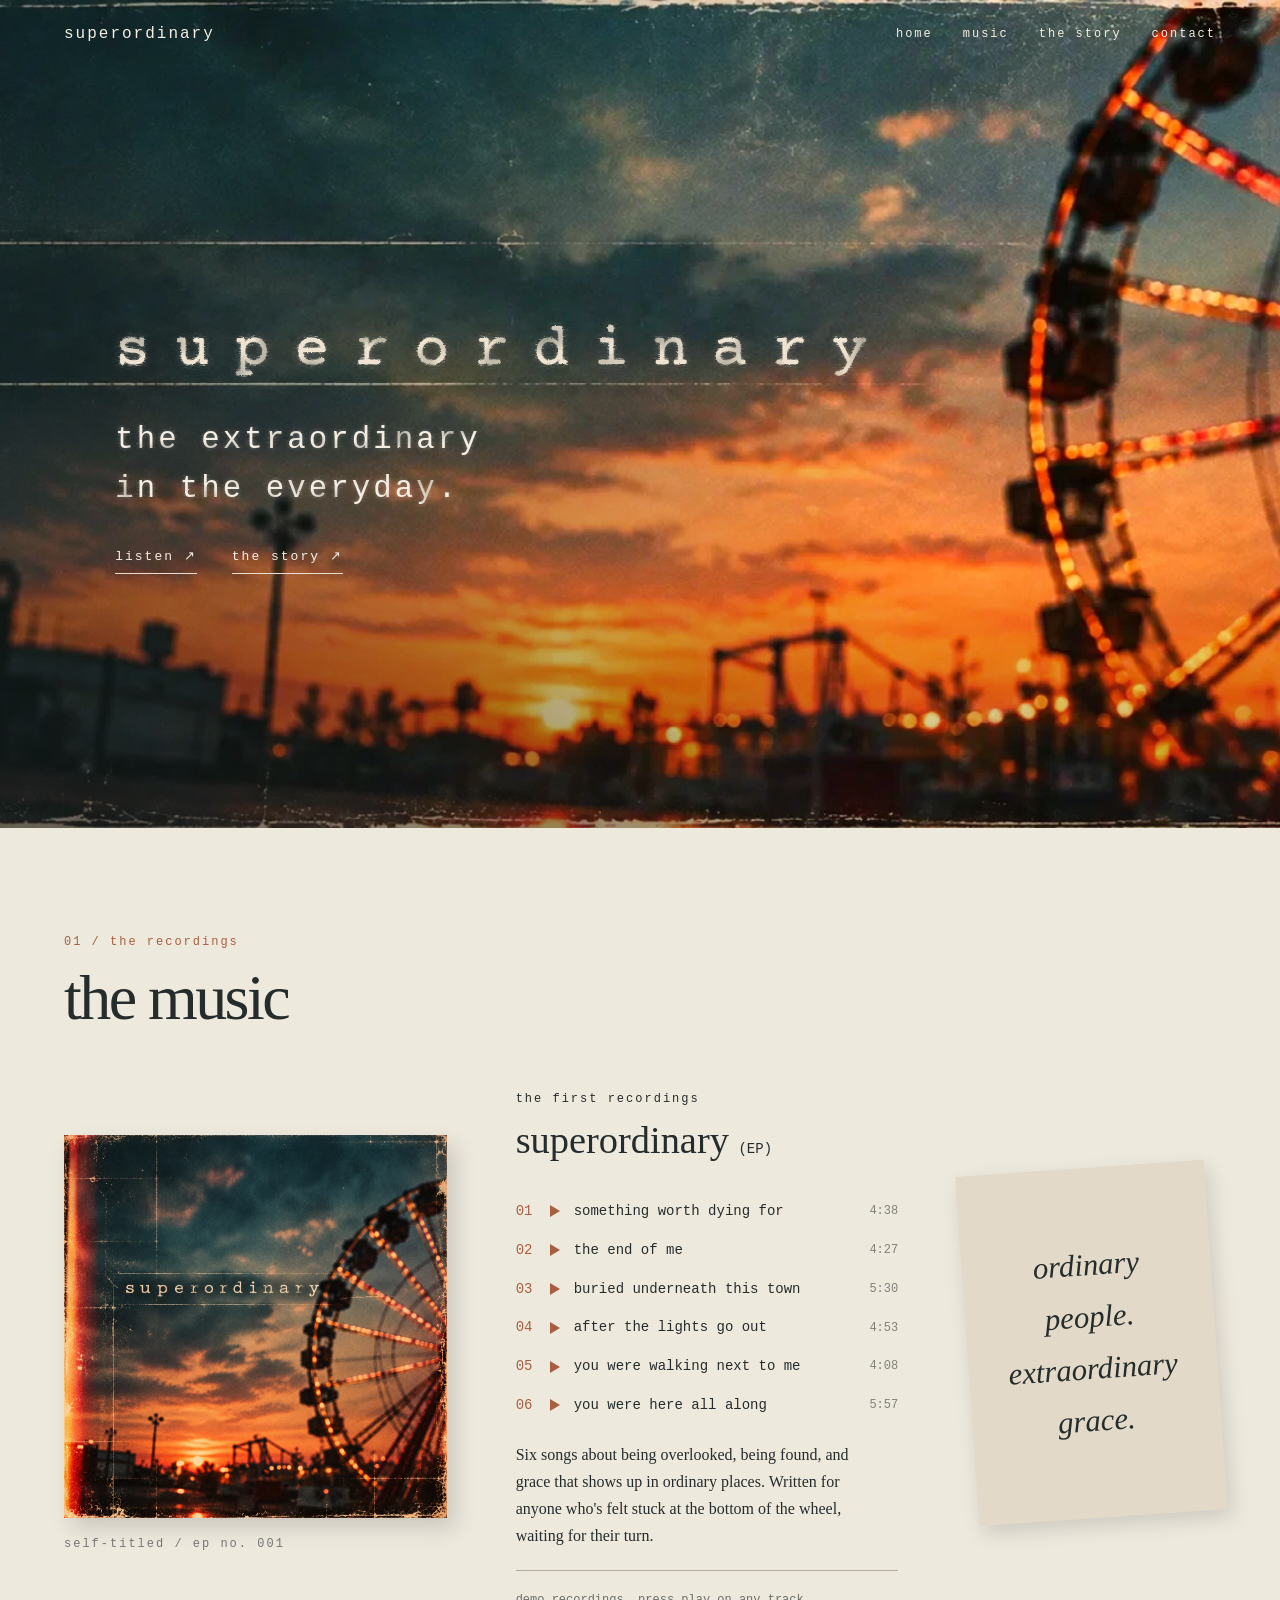
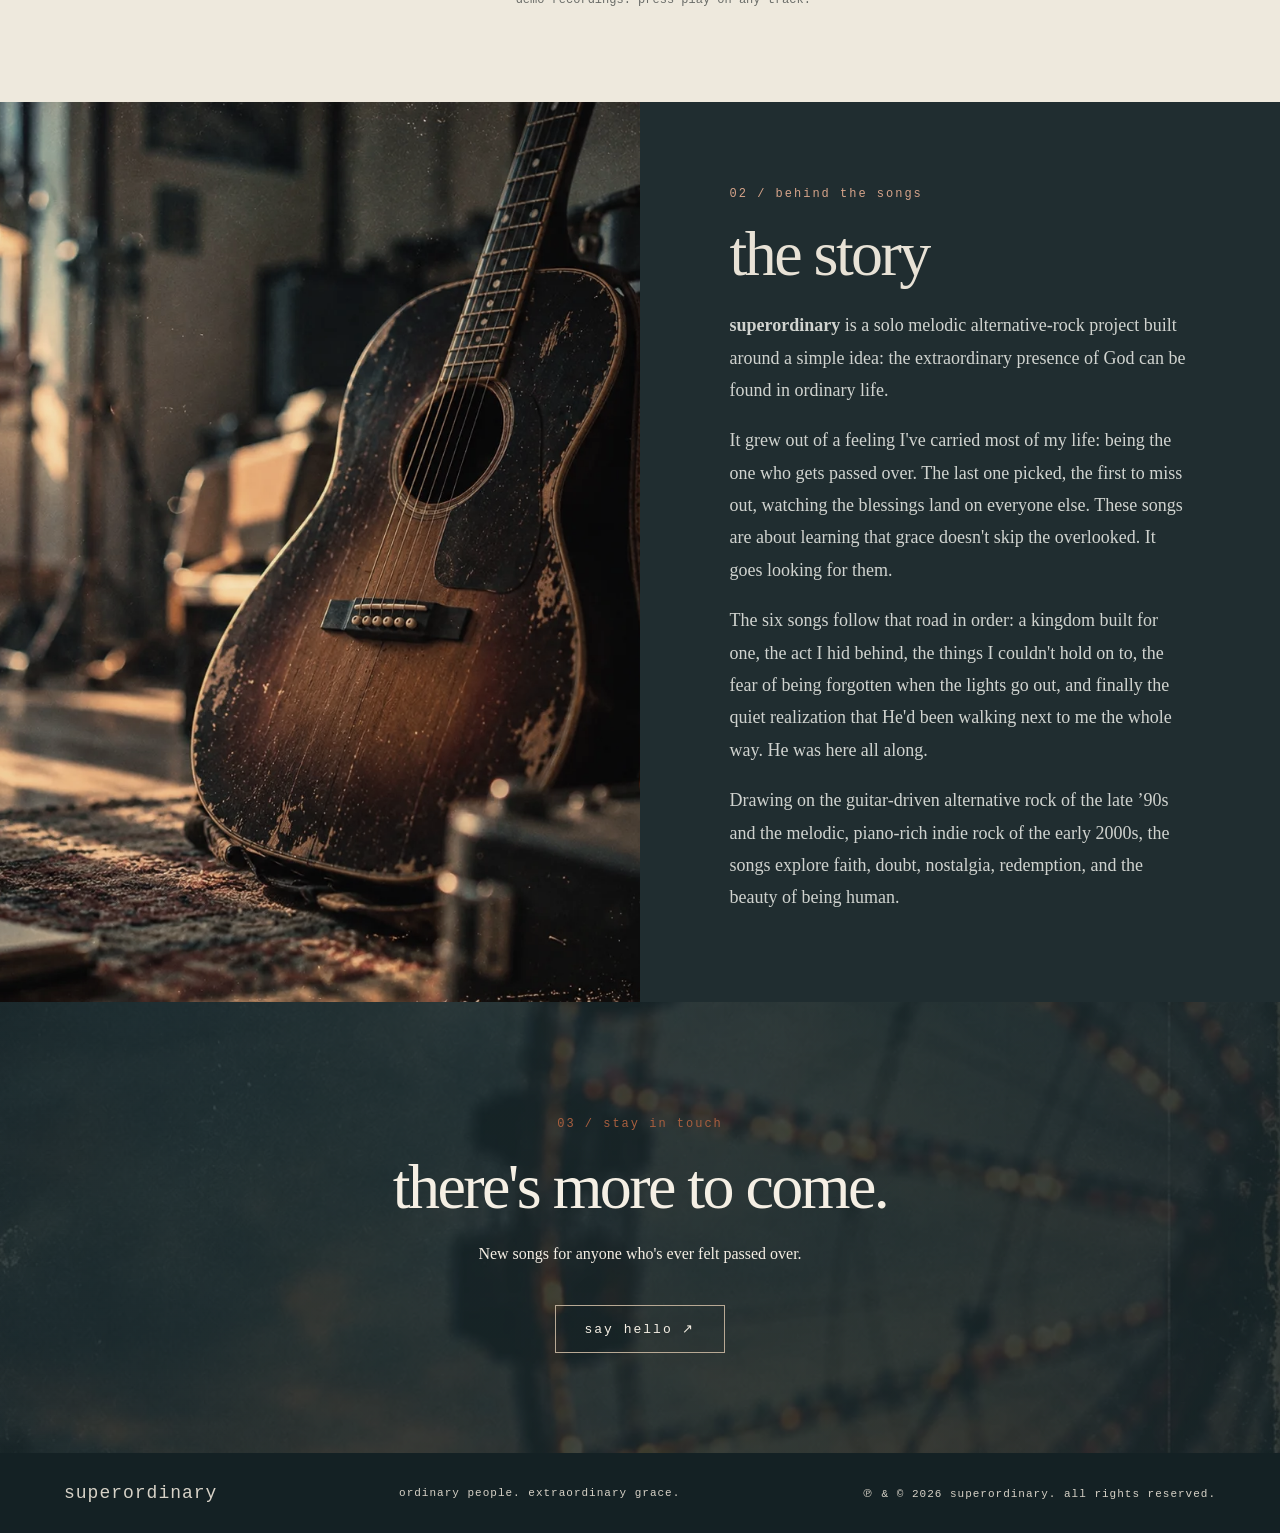
==== index.html @ 34222402 "Add typewriter ink-bleed to hero title and tagline Uneven ink density and fibrous edges via inline S" ====
<!doctype html>
<html lang="en"><head><meta charset="utf-8"><meta name="viewport" content="width=device-width,initial-scale=1"><meta name="theme-color" content="#202b2d"><meta name="description" content="superordinary: melodic alternative rock. ordinary people. extraordinary grace."><title>superordinary | the extraordinary in the everyday</title><link rel="canonical" href="https://superordinarymusic.com/"><meta property="og:type" content="website"><meta property="og:site_name" content="superordinary"><meta property="og:title" content="superordinary | the extraordinary in the everyday"><meta property="og:description" content="Melodic alternative rock for anyone who's ever felt overlooked. Listen to the first EP."><meta property="og:url" content="https://superordinarymusic.com/"><meta property="og:image" content="https://superordinarymusic.com/assets/og.jpg"><meta property="og:image:width" content="1200"><meta property="og:image:height" content="630"><meta name="twitter:card" content="summary_large_image"><link rel="icon" type="image/png" sizes="32x32" href="assets/favicon-32.png"><link rel="apple-touch-icon" href="assets/apple-touch-icon.png"><link rel="stylesheet" href="styles.css"></head>
<body><svg width="0" height="0" style="position:absolute" aria-hidden="true" focusable="false"><defs><filter id="ink" x="-8%" y="-45%" width="116%" height="190%" color-interpolation-filters="sRGB"><feTurbulence type="fractalNoise" baseFrequency="0.9" numOctaves="2" seed="4" result="fine"/><feDisplacementMap in="SourceGraphic" in2="fine" scale="2.2" xChannelSelector="R" yChannelSelector="G" result="rough"/><feTurbulence type="fractalNoise" baseFrequency="0.22 1.1" numOctaves="3" seed="7" result="fiber"/><feGaussianBlur in="rough" stdDeviation="1.5" result="b1"/><feDisplacementMap in="b1" in2="fiber" scale="6" xChannelSelector="R" yChannelSelector="G" result="b1d"/><feComponentTransfer in="b1d" result="spread"><feFuncA type="table" tableValues="0 0 .5 .85 1"/></feComponentTransfer><feGaussianBlur in="rough" stdDeviation="4" result="b2"/><feDisplacementMap in="b2" in2="fiber" scale="12" xChannelSelector="G" yChannelSelector="R" result="b2d"/><feComponentTransfer in="b2d" result="seep"><feFuncA type="linear" slope=".42"/></feComponentTransfer><feTurbulence type="fractalNoise" baseFrequency="0.03" numOctaves="1" seed="2" result="patch"/><feColorMatrix in="patch" type="matrix" values="0 0 0 0 0 0 0 0 0 0 0 0 0 0 0 1.5 0 0 0 .2" result="density"/><feMerge result="inked"><feMergeNode in="seep"/><feMergeNode in="spread"/><feMergeNode in="rough"/></feMerge><feComposite in="inked" in2="density" operator="in"/></filter><filter id="ink-sm" x="-5%" y="-40%" width="110%" height="180%" color-interpolation-filters="sRGB"><feTurbulence type="fractalNoise" baseFrequency="0.9" numOctaves="2" seed="9" result="fine"/><feDisplacementMap in="SourceGraphic" in2="fine" scale="1.4" xChannelSelector="R" yChannelSelector="G" result="rough"/><feTurbulence type="fractalNoise" baseFrequency="0.25 1.2" numOctaves="3" seed="3" result="fiber"/><feGaussianBlur in="rough" stdDeviation="2.2" result="b2"/><feDisplacementMap in="b2" in2="fiber" scale="7" xChannelSelector="G" yChannelSelector="R" result="b2d"/><feComponentTransfer in="b2d" result="seep"><feFuncA type="linear" slope=".35"/></feComponentTransfer><feTurbulence type="fractalNoise" baseFrequency="0.04" numOctaves="1" seed="5" result="patch"/><feColorMatrix in="patch" type="matrix" values="0 0 0 0 0 0 0 0 0 0 0 0 0 0 0 1.3 0 0 0 .35" result="density"/><feMerge result="inked"><feMergeNode in="seep"/><feMergeNode in="rough"/></feMerge><feComposite in="inked" in2="density" operator="in"/></filter></defs></svg><a class="skip" href="#music">skip to content</a>
<header class="hero" id="home"><nav class="nav" aria-label="Main navigation"><a class="brand-small" href="#home">superordinary</a><button class="menu" type="button" aria-label="Toggle navigation" aria-expanded="false">menu +</button><div class="nav-links" id="navlinks"><a href="#home">home</a><a href="#music">music</a><a href="#story">the story</a><a href="#contact">contact</a></div></nav><div class="hero-inner"><h1>superordinary</h1><p class="hero-sub">the extraordinary<br>in the everyday.</p><div class="hero-cta"><a href="#music">listen <span>↗</span></a><a href="#story">the story <span>↗</span></a></div></div></header>
<main><section class="paper music-section" id="music"><div class="wrap"><div class="section-head"><p class="kicker">01 / the recordings</p><h2>the music</h2></div><div class="music-grid"><div class="record"><img src="assets/ep.webp" alt="superordinary Ferris wheel EP artwork"><span class="caption">self-titled / ep no. 001</span></div><div class="record-info"><p class="eyebrow dark">the first recordings</p><h3>superordinary <em>(EP)</em></h3><ol class="tracklist"><li><button class="track" type="button" data-src="assets/audio/something-worth-dying-for.mp3" aria-label="play something worth dying for"><svg class="ic-play" viewBox="0 0 10 12" aria-hidden="true"><path d="M0 0l10 6-10 6z"/></svg><svg class="ic-pause" viewBox="0 0 10 12" aria-hidden="true"><path d="M0 0h3.5v12H0zM6.5 0H10v12H6.5z"/></svg><span class="t-name">something worth dying for</span><span class="t-time">4:38</span></button></li><li><button class="track" type="button" data-src="assets/audio/the-end-of-me.mp3" aria-label="play the end of me"><svg class="ic-play" viewBox="0 0 10 12" aria-hidden="true"><path d="M0 0l10 6-10 6z"/></svg><svg class="ic-pause" viewBox="0 0 10 12" aria-hidden="true"><path d="M0 0h3.5v12H0zM6.5 0H10v12H6.5z"/></svg><span class="t-name">the end of me</span><span class="t-time">4:27</span></button></li><li><button class="track" type="button" data-src="assets/audio/buried-underneath-this-town.mp3" aria-label="play buried underneath this town"><svg class="ic-play" viewBox="0 0 10 12" aria-hidden="true"><path d="M0 0l10 6-10 6z"/></svg><svg class="ic-pause" viewBox="0 0 10 12" aria-hidden="true"><path d="M0 0h3.5v12H0zM6.5 0H10v12H6.5z"/></svg><span class="t-name">buried underneath this town</span><span class="t-time">5:30</span></button></li><li><button class="track" type="button" data-src="assets/audio/after-the-lights-go-out.mp3" aria-label="play after the lights go out"><svg class="ic-play" viewBox="0 0 10 12" aria-hidden="true"><path d="M0 0l10 6-10 6z"/></svg><svg class="ic-pause" viewBox="0 0 10 12" aria-hidden="true"><path d="M0 0h3.5v12H0zM6.5 0H10v12H6.5z"/></svg><span class="t-name">after the lights go out</span><span class="t-time">4:53</span></button></li><li><button class="track" type="button" data-src="assets/audio/you-were-walking-next-to-me.mp3" aria-label="play you were walking next to me"><svg class="ic-play" viewBox="0 0 10 12" aria-hidden="true"><path d="M0 0l10 6-10 6z"/></svg><svg class="ic-pause" viewBox="0 0 10 12" aria-hidden="true"><path d="M0 0h3.5v12H0zM6.5 0H10v12H6.5z"/></svg><span class="t-name">you were walking next to me</span><span class="t-time">4:08</span></button></li><li><button class="track" type="button" data-src="assets/audio/you-were-here-all-along.mp3" aria-label="play you were here all along"><svg class="ic-play" viewBox="0 0 10 12" aria-hidden="true"><path d="M0 0l10 6-10 6z"/></svg><svg class="ic-pause" viewBox="0 0 10 12" aria-hidden="true"><path d="M0 0h3.5v12H0zM6.5 0H10v12H6.5z"/></svg><span class="t-name">you were here all along</span><span class="t-time">5:57</span></button></li></ol><div class="player" hidden><div class="bar" role="slider" aria-label="seek" tabindex="0"><div class="fill"></div></div><span class="now">0:00</span></div><audio preload="none"></audio><p class="release-note">Six songs about being overlooked, being found, and grace that shows up in ordinary places. Written for anyone who's felt stuck at the bottom of the wheel, waiting for their turn.</p><div class="links-row"><span class="coming">demo recordings. press play on any track.</span></div></div><div class="note-card"><p>ordinary<br>people.<br><i>extraordinary</i><br>grace.</p></div></div></div></section>
<section class="story-section" id="story"><div class="story-photo"><img src="assets/artist.webp" alt="A worn acoustic guitar leaning against an amp in warm afternoon light, an open notebook on the rug"></div><div class="story-copy"><p class="kicker">02 / behind the songs</p><h2>the story</h2><p><strong>superordinary</strong> is a solo melodic alternative-rock project built around a simple idea: the extraordinary presence of God can be found in ordinary life.</p><p>It grew out of a feeling I've carried most of my life: being the one who gets passed over. The last one picked, the first to miss out, watching the blessings land on everyone else. These songs are about learning that grace doesn't skip the overlooked. It goes looking for them.</p><p>The six songs follow that road in order: a kingdom built for one, the act I hid behind, the things I couldn't hold on to, the fear of being forgotten when the lights go out, and finally the quiet realization that He'd been walking next to me the whole way. He was here all along.</p><p>Drawing on the guitar-driven alternative rock of the late ’90s and the melodic, piano-rich indie rock of the early 2000s, the songs explore faith, doubt, nostalgia, redemption, and the beauty of being human.</p></div></section>

<section class="closing" id="contact"><div class="wrap closing-inner"><p class="kicker">03 / stay in touch</p><h2>there's more to come.</h2><p>New songs for anyone who's ever felt passed over.</p><a class="contact-link" href="mailto:hello@superordinarymusic.com">say hello ↗</a></div></section></main>
<footer><a href="#home">superordinary</a><span>ordinary people. extraordinary grace.</span><span>℗ &amp; © <span id="year"></span> superordinary. all rights reserved.</span></footer><script src="script.js"></script></body></html>
---- styles.css ----
@font-face{font-family:'Courier Prime';src:url('assets/fonts/courier-prime.woff2') format('woff2');font-display:swap}:root{--ink:#252c2c;--paper:#eee9dd;--cream:#f5efe3;--teal:#263638;--rust:#a85f3f;--mono:'Courier New',Courier,monospace}*{box-sizing:border-box}html{scroll-behavior:smooth}body{margin:0;background:var(--paper);color:var(--ink);font-family:Georgia,'Times New Roman',serif}a{color:inherit}button{font:inherit}.skip{position:absolute;top:-100px;left:12px;background:white;padding:10px;z-index:20}.skip:focus{top:12px}.wrap{width:min(1160px,90%);margin:auto}.hero{min-height:720px;height:92vh;max-height:1000px;position:relative;color:#f4eee4;background:linear-gradient(90deg,rgba(17,32,34,.5),rgba(17,32,34,.18) 45%,rgba(19,28,29,0) 70%),url('assets/hero.webp') center/cover no-repeat;display:flex;flex-direction:column}.hero:after{content:'';pointer-events:none;position:absolute;inset:0;background:linear-gradient(0deg,rgba(20,28,29,.3),transparent 30%)}.nav{z-index:2;display:flex;align-items:center;gap:4rem;padding:25px 5%;font:12px var(--mono);letter-spacing:2px}.brand-small{text-decoration:none;font-size:16px;margin-right:auto}.nav-links{display:flex;gap:30px}.nav a{text-decoration:none}.nav a:hover,.hero-cta a:hover{color:#ffd3a7}.menu{display:none}.hero-inner{z-index:1;margin:auto 9%;max-width:800px;padding:50px 0 70px}.eyebrow,.kicker,.caption,.entry-number,.small-note{font:12px var(--mono);letter-spacing:2px;text-transform:lowercase}.hero h1{font-size:clamp(48px,8vw,112px);font-weight:400;letter-spacing:.08em;line-height:1;margin:20px 0 32px;text-shadow:0 2px 20px #1c2528}.hero-sub{font:clamp(20px,2.4vw,31px)/1.6 var(--mono);letter-spacing:.1em}.hero-cta{display:flex;gap:35px;margin-top:35px;font:13px var(--mono);letter-spacing:2px}.hero-cta a{text-decoration:none;border-bottom:1px solid #e8dfd2;padding-bottom:9px}.hero-foot{z-index:1;padding:0 5% 30px;font:12px var(--mono);letter-spacing:2px}.paper{background-color:var(--paper);background-image:radial-gradient(#6f5f4620 .7px,transparent .7px);background-size:6px 6px}.music-section,.journal-section{padding:95px 0}.section-head{margin-bottom:45px}.section-head h2,.story-copy h2,.closing h2{font:400 clamp(38px,5vw,66px) Georgia,serif;margin:10px 0 15px;letter-spacing:-.04em}.section-head>p:last-child{font:14px var(--mono)}.kicker{color:var(--rust)}.music-grid{display:grid;grid-template-columns:1fr 1fr .65fr;gap:6%;align-items:center}.record img{width:100%;aspect-ratio:1;object-fit:cover;box-shadow:8px 10px 20px #201e1e2a}.caption{display:block;margin-top:15px;color:#777}.record-info h3{font-size:clamp(25px,3vw,40px);font-weight:400;margin:12px 0 30px}.record-info em{font:14px var(--mono)}.tracklist{padding:0;list-style:none;counter-reset:track;font:14px/2.6 var(--mono)}.tracklist li{counter-increment:track;display:flex;gap:20px}.tracklist li:before{content:counter(track,decimal-leading-zero);color:var(--rust)}.release-note{font-size:16px;line-height:1.7;max-width:340px}.coming{font:12px var(--mono);opacity:.65}.links-row{border-top:1px solid #b5a999;padding-top:18px;margin-top:20px}.note-card{transform:rotate(-4deg);padding:40px 15px;background:#e2d9c8;box-shadow:4px 8px 20px #0002;text-align:center}.note-card p{font:italic clamp(19px,2.4vw,31px)/1.7 Georgia}.story-section{background:#202d30;color:#e8e2d6;display:grid;grid-template-columns:1fr 1fr;min-height:570px}.story-photo{min-height:520px;overflow:hidden}.story-photo img{width:100%;height:100%;object-fit:cover;filter:saturate(.72)}.story-copy{align-self:center;padding:70px clamp(30px,7vw,110px)}.story-copy p{max-width:560px;font-size:18px;line-height:1.8;color:#d0d3cf}.story-copy .kicker{font-size:12px;color:#d6a48a}.story-signoff{font:13px var(--mono)!important;letter-spacing:1px;border-top:1px solid #75807c;padding-top:25px;margin-top:35px}.journal-grid{display:grid;grid-template-columns:repeat(2,1fr);gap:45px 60px;align-items:start}.entry{border-top:1px solid #ab9d8b;padding-top:25px}.entry h3{font-size:29px;font-weight:400;margin:20px 0}.entry p{font-size:16px;line-height:1.8}.entry-number{color:var(--rust)}details{margin-top:25px}summary{cursor:pointer;list-style:none;border-bottom:1px solid #8e8070;display:inline-block;padding-bottom:6px;font:12px var(--mono);letter-spacing:1px}details[open] summary{margin-bottom:15px}.closing{background:linear-gradient(90deg,#17272bcf,#17272bd6),url('assets/closing.webp') center/cover;color:#f5efe4;text-align:center;padding:100px 0}.closing h2{margin:15px 0}.closing p{line-height:1.8}.contact-link{display:inline-block;margin-top:20px;padding:15px 28px;border:1px solid #b8a995;text-decoration:none;font:13px var(--mono);letter-spacing:2px}.contact-link:hover{background:#f3e8d7;color:#263638}.small-note{font-size:10px;opacity:.6;margin-top:22px}footer{background:#142124;color:#d7d2c7;display:flex;align-items:center;justify-content:space-between;gap:20px;padding:30px 5%;font:11px var(--mono);letter-spacing:1px}footer a{text-decoration:none;font-size:18px}@media(max-width:900px){.music-grid{grid-template-columns:1fr 1fr}.note-card{display:none}.hero{height:80vh;min-height:620px}.story-copy{padding:45px}.story-photo{min-height:450px}}@media(max-width:650px){.nav{padding:20px 6%;justify-content:space-between}.menu{display:block;background:transparent;border:1px solid #eee5d5;color:#fff;padding:9px 12px;font:12px var(--mono)}.nav-links{display:none;position:absolute;top:65px;left:0;right:0;background:#233337;padding:25px 6%;flex-direction:column;gap:20px}.nav-links.open{display:flex}.hero{min-height:610px;height:85svh}.hero{background:linear-gradient(0deg,rgba(17,32,34,.7) 0%,rgba(17,32,34,.35) 50%,rgba(17,32,34,.12)),url('assets/hero.webp') right center/cover no-repeat}.hero-inner{margin:auto 7% 0;padding:25px 0 40px}.hero .eyebrow{text-shadow:0 1px 8px #111c1e}.hero h1{font-size:clamp(35px,10vw,65px);letter-spacing:.025em}.hero-sub{font-size:19px}.hero-foot{font-size:10px}.music-section,.journal-section{padding:65px 0}.music-grid{grid-template-columns:1fr;gap:30px}.record{max-width:440px}.story-section{grid-template-columns:1fr}.story-photo{min-height:0;height:360px}.story-copy{padding:55px 7%}.journal-grid{grid-template-columns:1fr;gap:30px}.closing{padding:70px 0}footer{flex-direction:column;text-align:center}}
.entry .page{margin-top:4px}.entry .page p{font-size:16px;line-height:1.8;margin:0 0 14px}.tracklist li{display:block}.tracklist li:before{content:none}.track{counter-increment:none;display:flex;align-items:center;gap:14px;width:100%;background:none;border:0;padding:4px 0;color:inherit;font:14px/2.2 var(--mono);text-align:left;cursor:pointer}.track:before{content:counter(track,decimal-leading-zero);color:var(--rust);min-width:20px}.tracklist li{counter-increment:track}.track svg{width:10px;height:12px;fill:var(--rust);flex:none}.track .ic-pause{display:none}.track.playing .ic-play{display:none}.track.playing .ic-pause{display:block}.t-name{flex:1}.t-time{font-size:12px;opacity:.55}.track:hover .t-name,.track.active .t-name{color:var(--rust)}.track:focus-visible,.bar:focus-visible{outline:2px solid var(--rust);outline-offset:3px}.player{display:flex;align-items:center;gap:14px;margin:6px 0 4px}.player[hidden]{display:none}.bar{flex:1;height:14px;cursor:pointer;position:relative}.bar:before{content:'';position:absolute;left:0;right:0;top:6px;height:2px;background:#cfc4b3}.fill{position:absolute;left:0;top:6px;height:2px;width:0;background:var(--rust)}.now{font:12px var(--mono);opacity:.7;min-width:34px;text-align:right}.story-photo img{object-position:72% 60%}.record{position:relative}.record img{position:relative;z-index:1}.record:hover body:after{content:'';position:fixed;inset:0;pointer-events:none;z-index:50;opacity:.07;mix-blend-mode:multiply;background-image:url("data:image/svg+xml,%3Csvg xmlns='http://www.w3.org/2000/svg' width='160' height='160'%3E%3Cfilter id='n'%3E%3CfeTurbulence type='fractalNoise' baseFrequency='.9' numOctaves='2' stitchTiles='stitch'/%3E%3C/filter%3E%3Crect width='100%25' height='100%25' filter='url(%23n)'/%3E%3C/svg%3E")}
.hero h1{font-family:'Courier Prime','Courier New',monospace;font-weight:400;font-size:clamp(34px,4.6vw,70px);letter-spacing:.42em;color:#efe4d2;text-shadow:0 1px 14px rgba(20,28,29,.55);margin:20px 0 34px}@media(max-width:650px){.hero h1{font-size:clamp(22px,6.4vw,34px);letter-spacing:.3em}}.hero h1{filter:url(#ink)}.hero-sub{filter:url(#ink-sm)}
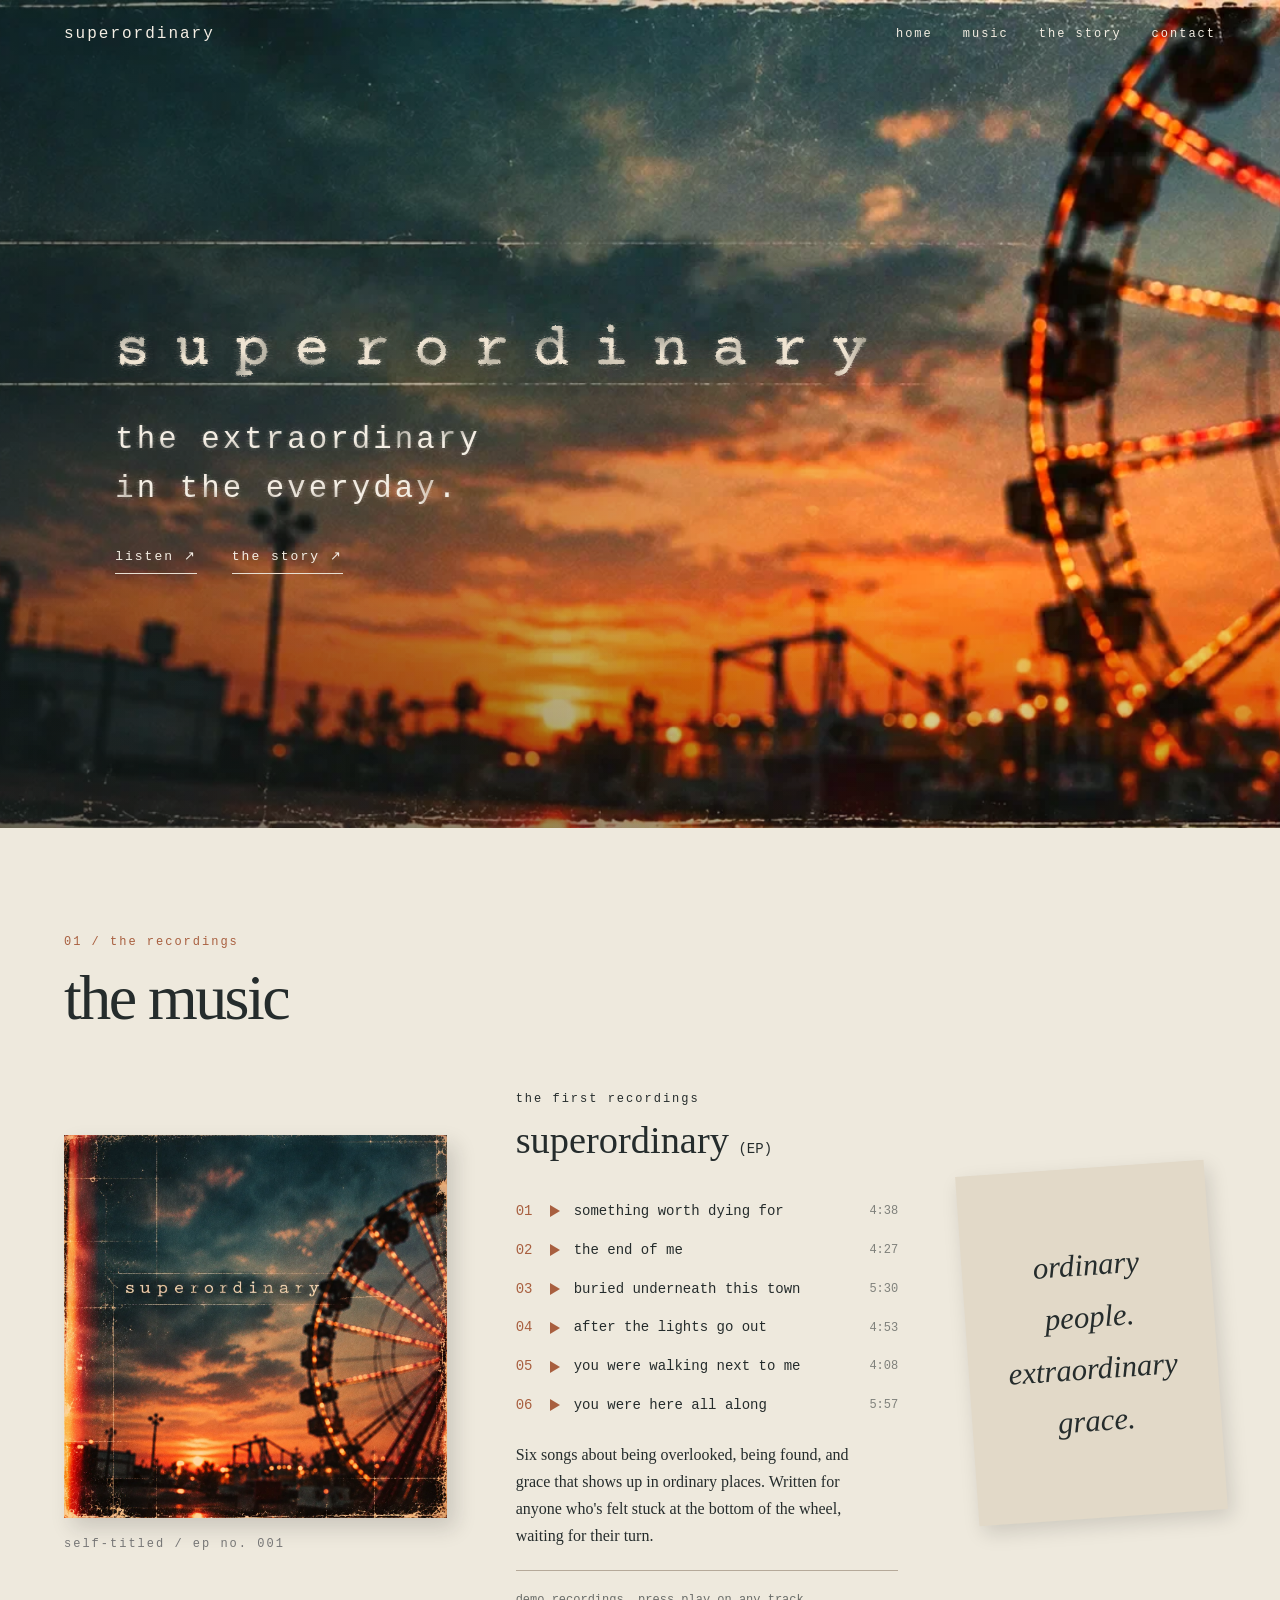
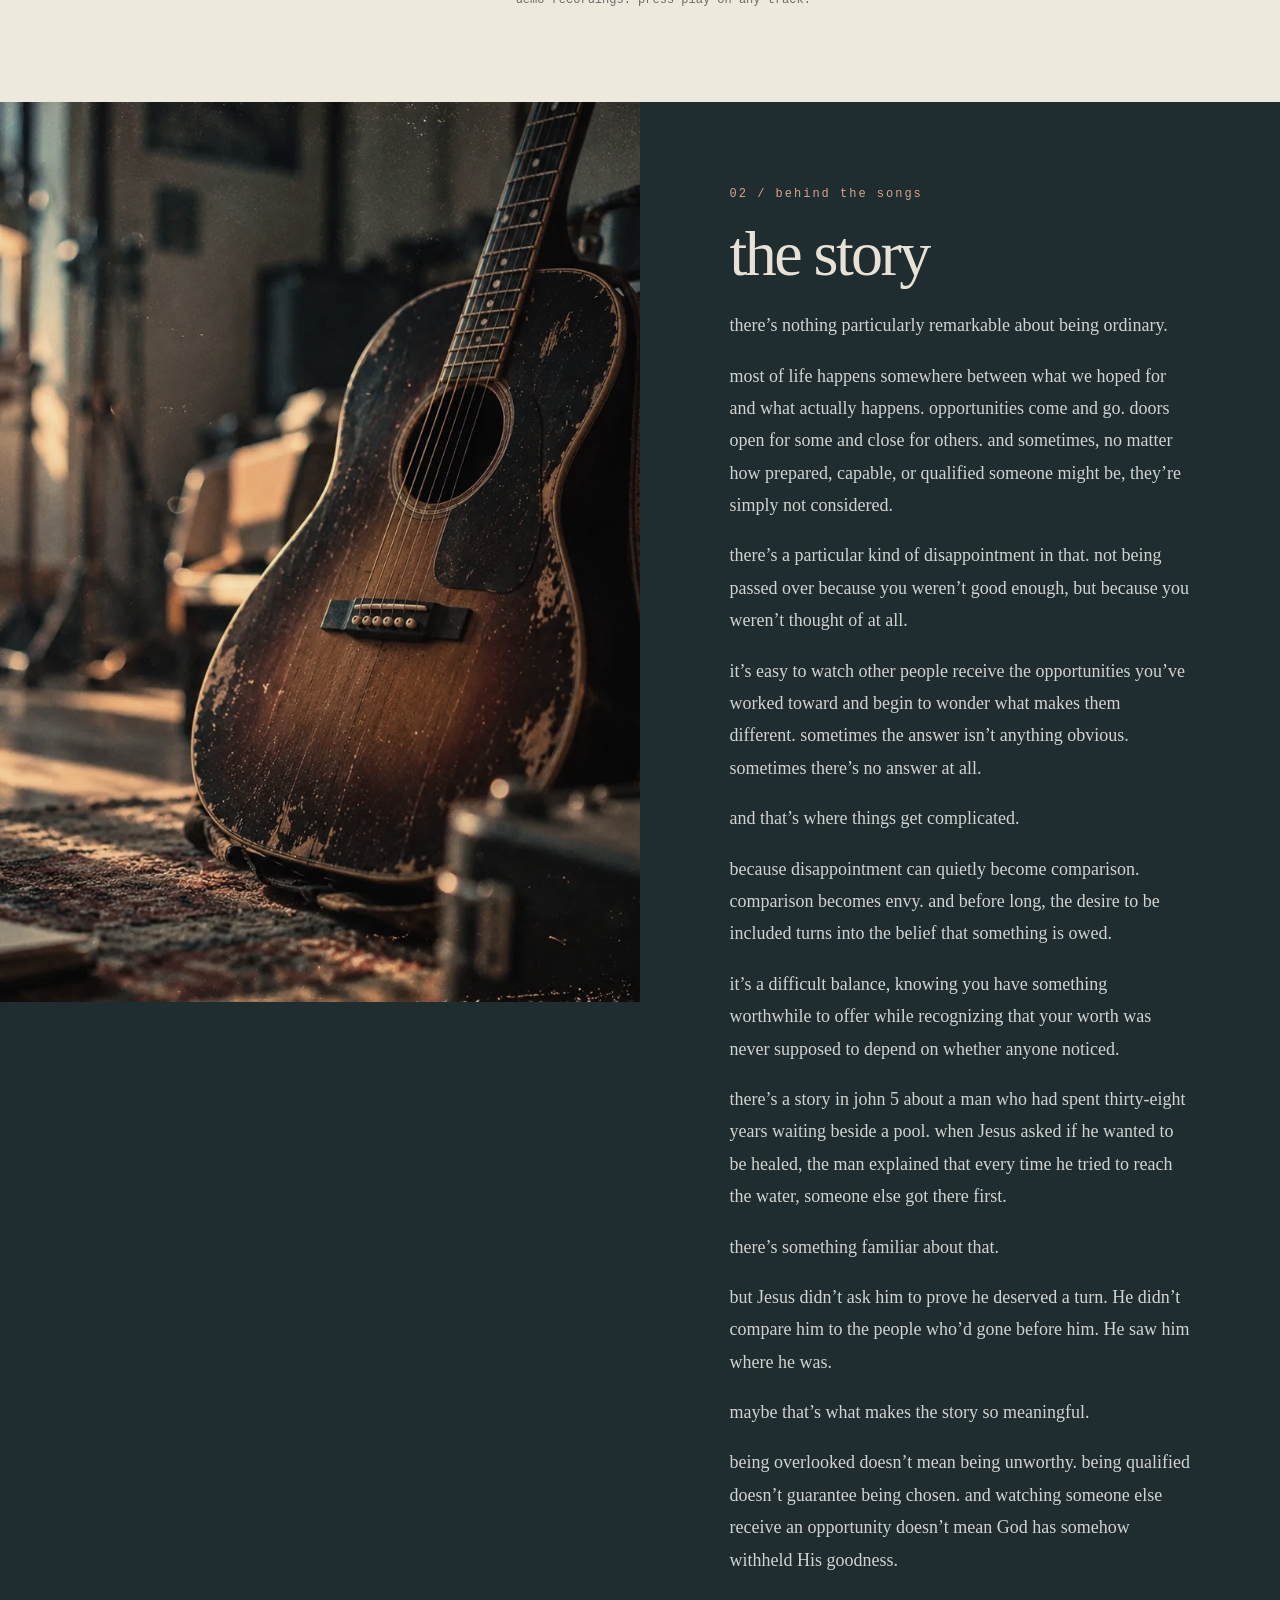
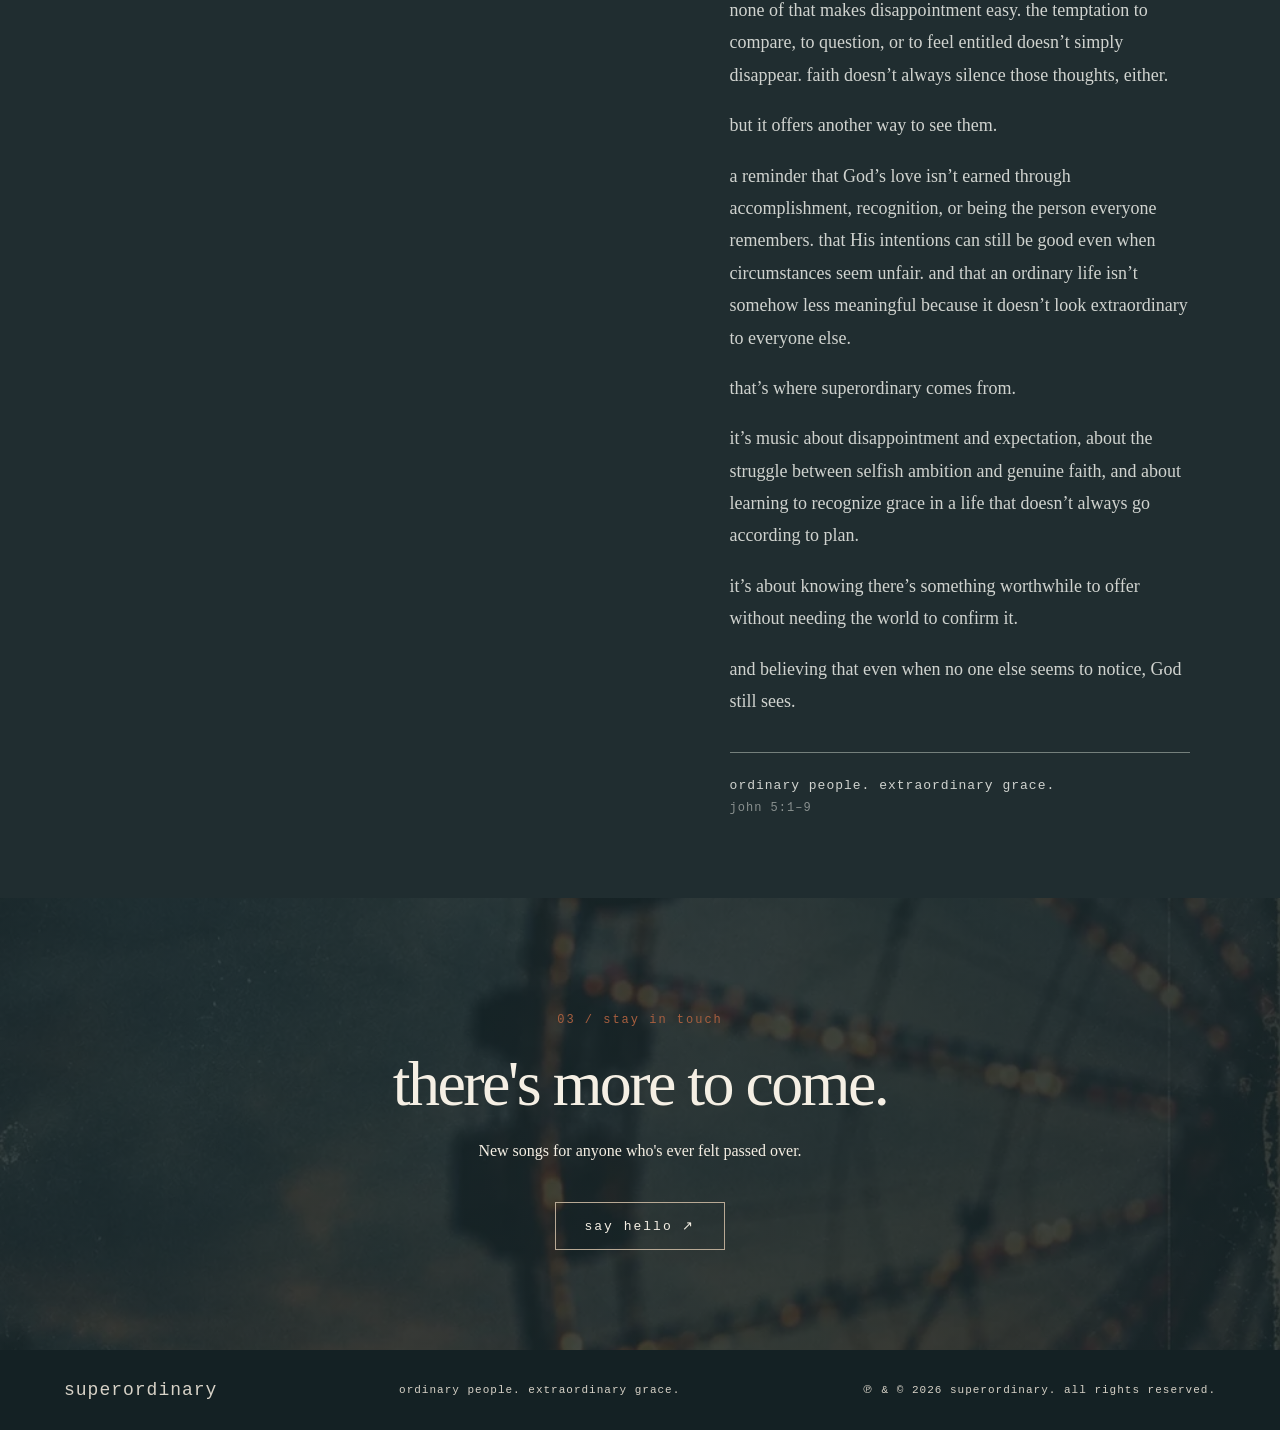
==== commit fe55e8db: "Replace story with new text; keep photo in view on desktop Co-Authored-By: Claude Opus 5.5 <noreply@" ====
--- a/index.html
+++ b/index.html
@@ -3,7 +3,7 @@
 <body><svg width="0" height="0" style="position:absolute" aria-hidden="true" focusable="false"><defs><filter id="ink" x="-8%" y="-45%" width="116%" height="190%" color-interpolation-filters="sRGB"><feTurbulence type="fractalNoise" baseFrequency="0.9" numOctaves="2" seed="4" result="fine"/><feDisplacementMap in="SourceGraphic" in2="fine" scale="2.2" xChannelSelector="R" yChannelSelector="G" result="rough"/><feTurbulence type="fractalNoise" baseFrequency="0.22 1.1" numOctaves="3" seed="7" result="fiber"/><feGaussianBlur in="rough" stdDeviation="1.5" result="b1"/><feDisplacementMap in="b1" in2="fiber" scale="6" xChannelSelector="R" yChannelSelector="G" result="b1d"/><feComponentTransfer in="b1d" result="spread"><feFuncA type="table" tableValues="0 0 .5 .85 1"/></feComponentTransfer><feGaussianBlur in="rough" stdDeviation="4" result="b2"/><feDisplacementMap in="b2" in2="fiber" scale="12" xChannelSelector="G" yChannelSelector="R" result="b2d"/><feComponentTransfer in="b2d" result="seep"><feFuncA type="linear" slope=".42"/></feComponentTransfer><feTurbulence type="fractalNoise" baseFrequency="0.03" numOctaves="1" seed="2" result="patch"/><feColorMatrix in="patch" type="matrix" values="0 0 0 0 0 0 0 0 0 0 0 0 0 0 0 1.5 0 0 0 .2" result="density"/><feMerge result="inked"><feMergeNode in="seep"/><feMergeNode in="spread"/><feMergeNode in="rough"/></feMerge><feComposite in="inked" in2="density" operator="in"/></filter><filter id="ink-sm" x="-5%" y="-40%" width="110%" height="180%" color-interpolation-filters="sRGB"><feTurbulence type="fractalNoise" baseFrequency="0.9" numOctaves="2" seed="9" result="fine"/><feDisplacementMap in="SourceGraphic" in2="fine" scale="1.4" xChannelSelector="R" yChannelSelector="G" result="rough"/><feTurbulence type="fractalNoise" baseFrequency="0.25 1.2" numOctaves="3" seed="3" result="fiber"/><feGaussianBlur in="rough" stdDeviation="2.2" result="b2"/><feDisplacementMap in="b2" in2="fiber" scale="7" xChannelSelector="G" yChannelSelector="R" result="b2d"/><feComponentTransfer in="b2d" result="seep"><feFuncA type="linear" slope=".35"/></feComponentTransfer><feTurbulence type="fractalNoise" baseFrequency="0.04" numOctaves="1" seed="5" result="patch"/><feColorMatrix in="patch" type="matrix" values="0 0 0 0 0 0 0 0 0 0 0 0 0 0 0 1.3 0 0 0 .35" result="density"/><feMerge result="inked"><feMergeNode in="seep"/><feMergeNode in="rough"/></feMerge><feComposite in="inked" in2="density" operator="in"/></filter></defs></svg><a class="skip" href="#music">skip to content</a>
 <header class="hero" id="home"><nav class="nav" aria-label="Main navigation"><a class="brand-small" href="#home">superordinary</a><button class="menu" type="button" aria-label="Toggle navigation" aria-expanded="false">menu +</button><div class="nav-links" id="navlinks"><a href="#home">home</a><a href="#music">music</a><a href="#story">the story</a><a href="#contact">contact</a></div></nav><div class="hero-inner"><h1>superordinary</h1><p class="hero-sub">the extraordinary<br>in the everyday.</p><div class="hero-cta"><a href="#music">listen <span>↗</span></a><a href="#story">the story <span>↗</span></a></div></div></header>
 <main><section class="paper music-section" id="music"><div class="wrap"><div class="section-head"><p class="kicker">01 / the recordings</p><h2>the music</h2></div><div class="music-grid"><div class="record"><img src="assets/ep.webp" alt="superordinary Ferris wheel EP artwork"><span class="caption">self-titled / ep no. 001</span></div><div class="record-info"><p class="eyebrow dark">the first recordings</p><h3>superordinary <em>(EP)</em></h3><ol class="tracklist"><li><button class="track" type="button" data-src="assets/audio/something-worth-dying-for.mp3" aria-label="play something worth dying for"><svg class="ic-play" viewBox="0 0 10 12" aria-hidden="true"><path d="M0 0l10 6-10 6z"/></svg><svg class="ic-pause" viewBox="0 0 10 12" aria-hidden="true"><path d="M0 0h3.5v12H0zM6.5 0H10v12H6.5z"/></svg><span class="t-name">something worth dying for</span><span class="t-time">4:38</span></button></li><li><button class="track" type="button" data-src="assets/audio/the-end-of-me.mp3" aria-label="play the end of me"><svg class="ic-play" viewBox="0 0 10 12" aria-hidden="true"><path d="M0 0l10 6-10 6z"/></svg><svg class="ic-pause" viewBox="0 0 10 12" aria-hidden="true"><path d="M0 0h3.5v12H0zM6.5 0H10v12H6.5z"/></svg><span class="t-name">the end of me</span><span class="t-time">4:27</span></button></li><li><button class="track" type="button" data-src="assets/audio/buried-underneath-this-town.mp3" aria-label="play buried underneath this town"><svg class="ic-play" viewBox="0 0 10 12" aria-hidden="true"><path d="M0 0l10 6-10 6z"/></svg><svg class="ic-pause" viewBox="0 0 10 12" aria-hidden="true"><path d="M0 0h3.5v12H0zM6.5 0H10v12H6.5z"/></svg><span class="t-name">buried underneath this town</span><span class="t-time">5:30</span></button></li><li><button class="track" type="button" data-src="assets/audio/after-the-lights-go-out.mp3" aria-label="play after the lights go out"><svg class="ic-play" viewBox="0 0 10 12" aria-hidden="true"><path d="M0 0l10 6-10 6z"/></svg><svg class="ic-pause" viewBox="0 0 10 12" aria-hidden="true"><path d="M0 0h3.5v12H0zM6.5 0H10v12H6.5z"/></svg><span class="t-name">after the lights go out</span><span class="t-time">4:53</span></button></li><li><button class="track" type="button" data-src="assets/audio/you-were-walking-next-to-me.mp3" aria-label="play you were walking next to me"><svg class="ic-play" viewBox="0 0 10 12" aria-hidden="true"><path d="M0 0l10 6-10 6z"/></svg><svg class="ic-pause" viewBox="0 0 10 12" aria-hidden="true"><path d="M0 0h3.5v12H0zM6.5 0H10v12H6.5z"/></svg><span class="t-name">you were walking next to me</span><span class="t-time">4:08</span></button></li><li><button class="track" type="button" data-src="assets/audio/you-were-here-all-along.mp3" aria-label="play you were here all along"><svg class="ic-play" viewBox="0 0 10 12" aria-hidden="true"><path d="M0 0l10 6-10 6z"/></svg><svg class="ic-pause" viewBox="0 0 10 12" aria-hidden="true"><path d="M0 0h3.5v12H0zM6.5 0H10v12H6.5z"/></svg><span class="t-name">you were here all along</span><span class="t-time">5:57</span></button></li></ol><div class="player" hidden><div class="bar" role="slider" aria-label="seek" tabindex="0"><div class="fill"></div></div><span class="now">0:00</span></div><audio preload="none"></audio><p class="release-note">Six songs about being overlooked, being found, and grace that shows up in ordinary places. Written for anyone who's felt stuck at the bottom of the wheel, waiting for their turn.</p><div class="links-row"><span class="coming">demo recordings. press play on any track.</span></div></div><div class="note-card"><p>ordinary<br>people.<br><i>extraordinary</i><br>grace.</p></div></div></div></section>
-<section class="story-section" id="story"><div class="story-photo"><img src="assets/artist.webp" alt="A worn acoustic guitar leaning against an amp in warm afternoon light, an open notebook on the rug"></div><div class="story-copy"><p class="kicker">02 / behind the songs</p><h2>the story</h2><p><strong>superordinary</strong> is a solo melodic alternative-rock project built around a simple idea: the extraordinary presence of God can be found in ordinary life.</p><p>It grew out of a feeling I've carried most of my life: being the one who gets passed over. The last one picked, the first to miss out, watching the blessings land on everyone else. These songs are about learning that grace doesn't skip the overlooked. It goes looking for them.</p><p>The six songs follow that road in order: a kingdom built for one, the act I hid behind, the things I couldn't hold on to, the fear of being forgotten when the lights go out, and finally the quiet realization that He'd been walking next to me the whole way. He was here all along.</p><p>Drawing on the guitar-driven alternative rock of the late ’90s and the melodic, piano-rich indie rock of the early 2000s, the songs explore faith, doubt, nostalgia, redemption, and the beauty of being human.</p></div></section>
+<section class="story-section" id="story"><div class="story-photo"><img src="assets/artist.webp" alt="A worn acoustic guitar leaning against an amp in warm afternoon light, an open notebook on the rug"></div><div class="story-copy"><p class="kicker">02 / behind the songs</p><h2>the story</h2><p>there’s nothing particularly remarkable about being ordinary.</p><p>most of life happens somewhere between what we hoped for and what actually happens. opportunities come and go. doors open for some and close for others. and sometimes, no matter how prepared, capable, or qualified someone might be, they’re simply not considered.</p><p>there’s a particular kind of disappointment in that. not being passed over because you weren’t good enough, but because you weren’t thought of at all.</p><p>it’s easy to watch other people receive the opportunities you’ve worked toward and begin to wonder what makes them different. sometimes the answer isn’t anything obvious. sometimes there’s no answer at all.</p><p>and that’s where things get complicated.</p><p>because disappointment can quietly become comparison. comparison becomes envy. and before long, the desire to be included turns into the belief that something is owed.</p><p>it’s a difficult balance, knowing you have something worthwhile to offer while recognizing that your worth was never supposed to depend on whether anyone noticed.</p><p>there’s a story in john 5 about a man who had spent thirty-eight years waiting beside a pool. when Jesus asked if he wanted to be healed, the man explained that every time he tried to reach the water, someone else got there first.</p><p>there’s something familiar about that.</p><p>but Jesus didn’t ask him to prove he deserved a turn. He didn’t compare him to the people who’d gone before him. He saw him where he was.</p><p>maybe that’s what makes the story so meaningful.</p><p>being overlooked doesn’t mean being unworthy. being qualified doesn’t guarantee being chosen. and watching someone else receive an opportunity doesn’t mean God has somehow withheld His goodness.</p><p>none of that makes disappointment easy. the temptation to compare, to question, or to feel entitled doesn’t simply disappear. faith doesn’t always silence those thoughts, either.</p><p>but it offers another way to see them.</p><p>a reminder that God’s love isn’t earned through accomplishment, recognition, or being the person everyone remembers. that His intentions can still be good even when circumstances seem unfair. and that an ordinary life isn’t somehow less meaningful because it doesn’t look extraordinary to everyone else.</p><p>that’s where superordinary comes from.</p><p>it’s music about disappointment and expectation, about the struggle between selfish ambition and genuine faith, and about learning to recognize grace in a life that doesn’t always go according to plan.</p><p>it’s about knowing there’s something worthwhile to offer without needing the world to confirm it.</p><p>and believing that even when no one else seems to notice, God still sees.</p><p class="story-signoff">ordinary people. extraordinary grace.<span class="cite">john 5:1–9</span></p></div></section>
 
 <section class="closing" id="contact"><div class="wrap closing-inner"><p class="kicker">03 / stay in touch</p><h2>there's more to come.</h2><p>New songs for anyone who's ever felt passed over.</p><a class="contact-link" href="mailto:hello@superordinarymusic.com">say hello ↗</a></div></section></main>
 <footer><a href="#home">superordinary</a><span>ordinary people. extraordinary grace.</span><span>℗ &amp; © <span id="year"></span> superordinary. all rights reserved.</span></footer><script src="script.js"></script></body></html>
--- a/styles.css
+++ b/styles.css
@@ -1,3 +1,3 @@
 @font-face{font-family:'Courier Prime';src:url('assets/fonts/courier-prime.woff2') format('woff2');font-display:swap}:root{--ink:#252c2c;--paper:#eee9dd;--cream:#f5efe3;--teal:#263638;--rust:#a85f3f;--mono:'Courier New',Courier,monospace}*{box-sizing:border-box}html{scroll-behavior:smooth}body{margin:0;background:var(--paper);color:var(--ink);font-family:Georgia,'Times New Roman',serif}a{color:inherit}button{font:inherit}.skip{position:absolute;top:-100px;left:12px;background:white;padding:10px;z-index:20}.skip:focus{top:12px}.wrap{width:min(1160px,90%);margin:auto}.hero{min-height:720px;height:92vh;max-height:1000px;position:relative;color:#f4eee4;background:linear-gradient(90deg,rgba(17,32,34,.5),rgba(17,32,34,.18) 45%,rgba(19,28,29,0) 70%),url('assets/hero.webp') center/cover no-repeat;display:flex;flex-direction:column}.hero:after{content:'';pointer-events:none;position:absolute;inset:0;background:linear-gradient(0deg,rgba(20,28,29,.3),transparent 30%)}.nav{z-index:2;display:flex;align-items:center;gap:4rem;padding:25px 5%;font:12px var(--mono);letter-spacing:2px}.brand-small{text-decoration:none;font-size:16px;margin-right:auto}.nav-links{display:flex;gap:30px}.nav a{text-decoration:none}.nav a:hover,.hero-cta a:hover{color:#ffd3a7}.menu{display:none}.hero-inner{z-index:1;margin:auto 9%;max-width:800px;padding:50px 0 70px}.eyebrow,.kicker,.caption,.entry-number,.small-note{font:12px var(--mono);letter-spacing:2px;text-transform:lowercase}.hero h1{font-size:clamp(48px,8vw,112px);font-weight:400;letter-spacing:.08em;line-height:1;margin:20px 0 32px;text-shadow:0 2px 20px #1c2528}.hero-sub{font:clamp(20px,2.4vw,31px)/1.6 var(--mono);letter-spacing:.1em}.hero-cta{display:flex;gap:35px;margin-top:35px;font:13px var(--mono);letter-spacing:2px}.hero-cta a{text-decoration:none;border-bottom:1px solid #e8dfd2;padding-bottom:9px}.hero-foot{z-index:1;padding:0 5% 30px;font:12px var(--mono);letter-spacing:2px}.paper{background-color:var(--paper);background-image:radial-gradient(#6f5f4620 .7px,transparent .7px);background-size:6px 6px}.music-section,.journal-section{padding:95px 0}.section-head{margin-bottom:45px}.section-head h2,.story-copy h2,.closing h2{font:400 clamp(38px,5vw,66px) Georgia,serif;margin:10px 0 15px;letter-spacing:-.04em}.section-head>p:last-child{font:14px var(--mono)}.kicker{color:var(--rust)}.music-grid{display:grid;grid-template-columns:1fr 1fr .65fr;gap:6%;align-items:center}.record img{width:100%;aspect-ratio:1;object-fit:cover;box-shadow:8px 10px 20px #201e1e2a}.caption{display:block;margin-top:15px;color:#777}.record-info h3{font-size:clamp(25px,3vw,40px);font-weight:400;margin:12px 0 30px}.record-info em{font:14px var(--mono)}.tracklist{padding:0;list-style:none;counter-reset:track;font:14px/2.6 var(--mono)}.tracklist li{counter-increment:track;display:flex;gap:20px}.tracklist li:before{content:counter(track,decimal-leading-zero);color:var(--rust)}.release-note{font-size:16px;line-height:1.7;max-width:340px}.coming{font:12px var(--mono);opacity:.65}.links-row{border-top:1px solid #b5a999;padding-top:18px;margin-top:20px}.note-card{transform:rotate(-4deg);padding:40px 15px;background:#e2d9c8;box-shadow:4px 8px 20px #0002;text-align:center}.note-card p{font:italic clamp(19px,2.4vw,31px)/1.7 Georgia}.story-section{background:#202d30;color:#e8e2d6;display:grid;grid-template-columns:1fr 1fr;min-height:570px}.story-photo{min-height:520px;overflow:hidden}.story-photo img{width:100%;height:100%;object-fit:cover;filter:saturate(.72)}.story-copy{align-self:center;padding:70px clamp(30px,7vw,110px)}.story-copy p{max-width:560px;font-size:18px;line-height:1.8;color:#d0d3cf}.story-copy .kicker{font-size:12px;color:#d6a48a}.story-signoff{font:13px var(--mono)!important;letter-spacing:1px;border-top:1px solid #75807c;padding-top:25px;margin-top:35px}.journal-grid{display:grid;grid-template-columns:repeat(2,1fr);gap:45px 60px;align-items:start}.entry{border-top:1px solid #ab9d8b;padding-top:25px}.entry h3{font-size:29px;font-weight:400;margin:20px 0}.entry p{font-size:16px;line-height:1.8}.entry-number{color:var(--rust)}details{margin-top:25px}summary{cursor:pointer;list-style:none;border-bottom:1px solid #8e8070;display:inline-block;padding-bottom:6px;font:12px var(--mono);letter-spacing:1px}details[open] summary{margin-bottom:15px}.closing{background:linear-gradient(90deg,#17272bcf,#17272bd6),url('assets/closing.webp') center/cover;color:#f5efe4;text-align:center;padding:100px 0}.closing h2{margin:15px 0}.closing p{line-height:1.8}.contact-link{display:inline-block;margin-top:20px;padding:15px 28px;border:1px solid #b8a995;text-decoration:none;font:13px var(--mono);letter-spacing:2px}.contact-link:hover{background:#f3e8d7;color:#263638}.small-note{font-size:10px;opacity:.6;margin-top:22px}footer{background:#142124;color:#d7d2c7;display:flex;align-items:center;justify-content:space-between;gap:20px;padding:30px 5%;font:11px var(--mono);letter-spacing:1px}footer a{text-decoration:none;font-size:18px}@media(max-width:900px){.music-grid{grid-template-columns:1fr 1fr}.note-card{display:none}.hero{height:80vh;min-height:620px}.story-copy{padding:45px}.story-photo{min-height:450px}}@media(max-width:650px){.nav{padding:20px 6%;justify-content:space-between}.menu{display:block;background:transparent;border:1px solid #eee5d5;color:#fff;padding:9px 12px;font:12px var(--mono)}.nav-links{display:none;position:absolute;top:65px;left:0;right:0;background:#233337;padding:25px 6%;flex-direction:column;gap:20px}.nav-links.open{display:flex}.hero{min-height:610px;height:85svh}.hero{background:linear-gradient(0deg,rgba(17,32,34,.7) 0%,rgba(17,32,34,.35) 50%,rgba(17,32,34,.12)),url('assets/hero.webp') right center/cover no-repeat}.hero-inner{margin:auto 7% 0;padding:25px 0 40px}.hero .eyebrow{text-shadow:0 1px 8px #111c1e}.hero h1{font-size:clamp(35px,10vw,65px);letter-spacing:.025em}.hero-sub{font-size:19px}.hero-foot{font-size:10px}.music-section,.journal-section{padding:65px 0}.music-grid{grid-template-columns:1fr;gap:30px}.record{max-width:440px}.story-section{grid-template-columns:1fr}.story-photo{min-height:0;height:360px}.story-copy{padding:55px 7%}.journal-grid{grid-template-columns:1fr;gap:30px}.closing{padding:70px 0}footer{flex-direction:column;text-align:center}}
 .entry .page{margin-top:4px}.entry .page p{font-size:16px;line-height:1.8;margin:0 0 14px}.tracklist li{display:block}.tracklist li:before{content:none}.track{counter-increment:none;display:flex;align-items:center;gap:14px;width:100%;background:none;border:0;padding:4px 0;color:inherit;font:14px/2.2 var(--mono);text-align:left;cursor:pointer}.track:before{content:counter(track,decimal-leading-zero);color:var(--rust);min-width:20px}.tracklist li{counter-increment:track}.track svg{width:10px;height:12px;fill:var(--rust);flex:none}.track .ic-pause{display:none}.track.playing .ic-play{display:none}.track.playing .ic-pause{display:block}.t-name{flex:1}.t-time{font-size:12px;opacity:.55}.track:hover .t-name,.track.active .t-name{color:var(--rust)}.track:focus-visible,.bar:focus-visible{outline:2px solid var(--rust);outline-offset:3px}.player{display:flex;align-items:center;gap:14px;margin:6px 0 4px}.player[hidden]{display:none}.bar{flex:1;height:14px;cursor:pointer;position:relative}.bar:before{content:'';position:absolute;left:0;right:0;top:6px;height:2px;background:#cfc4b3}.fill{position:absolute;left:0;top:6px;height:2px;width:0;background:var(--rust)}.now{font:12px var(--mono);opacity:.7;min-width:34px;text-align:right}.story-photo img{object-position:72% 60%}.record{position:relative}.record img{position:relative;z-index:1}.record:hover body:after{content:'';position:fixed;inset:0;pointer-events:none;z-index:50;opacity:.07;mix-blend-mode:multiply;background-image:url("data:image/svg+xml,%3Csvg xmlns='http://www.w3.org/2000/svg' width='160' height='160'%3E%3Cfilter id='n'%3E%3CfeTurbulence type='fractalNoise' baseFrequency='.9' numOctaves='2' stitchTiles='stitch'/%3E%3C/filter%3E%3Crect width='100%25' height='100%25' filter='url(%23n)'/%3E%3C/svg%3E")}
-.hero h1{font-family:'Courier Prime','Courier New',monospace;font-weight:400;font-size:clamp(34px,4.6vw,70px);letter-spacing:.42em;color:#efe4d2;text-shadow:0 1px 14px rgba(20,28,29,.55);margin:20px 0 34px}@media(max-width:650px){.hero h1{font-size:clamp(22px,6.4vw,34px);letter-spacing:.3em}}.hero h1{filter:url(#ink)}.hero-sub{filter:url(#ink-sm)}+.hero h1{font-family:'Courier Prime','Courier New',monospace;font-weight:400;font-size:clamp(34px,4.6vw,70px);letter-spacing:.42em;color:#efe4d2;text-shadow:0 1px 14px rgba(20,28,29,.55);margin:20px 0 34px}@media(max-width:650px){.hero h1{font-size:clamp(22px,6.4vw,34px);letter-spacing:.3em}}.hero h1{filter:url(#ink)}.hero-sub{filter:url(#ink-sm)}.story-signoff .cite{display:block;margin-top:8px;opacity:.6;font-size:12px}.story-copy p:first-of-type:not(.kicker){}@media(min-width:651px){.story-photo{position:sticky;top:0;height:100vh;max-height:1000px;align-self:start;min-height:0}}
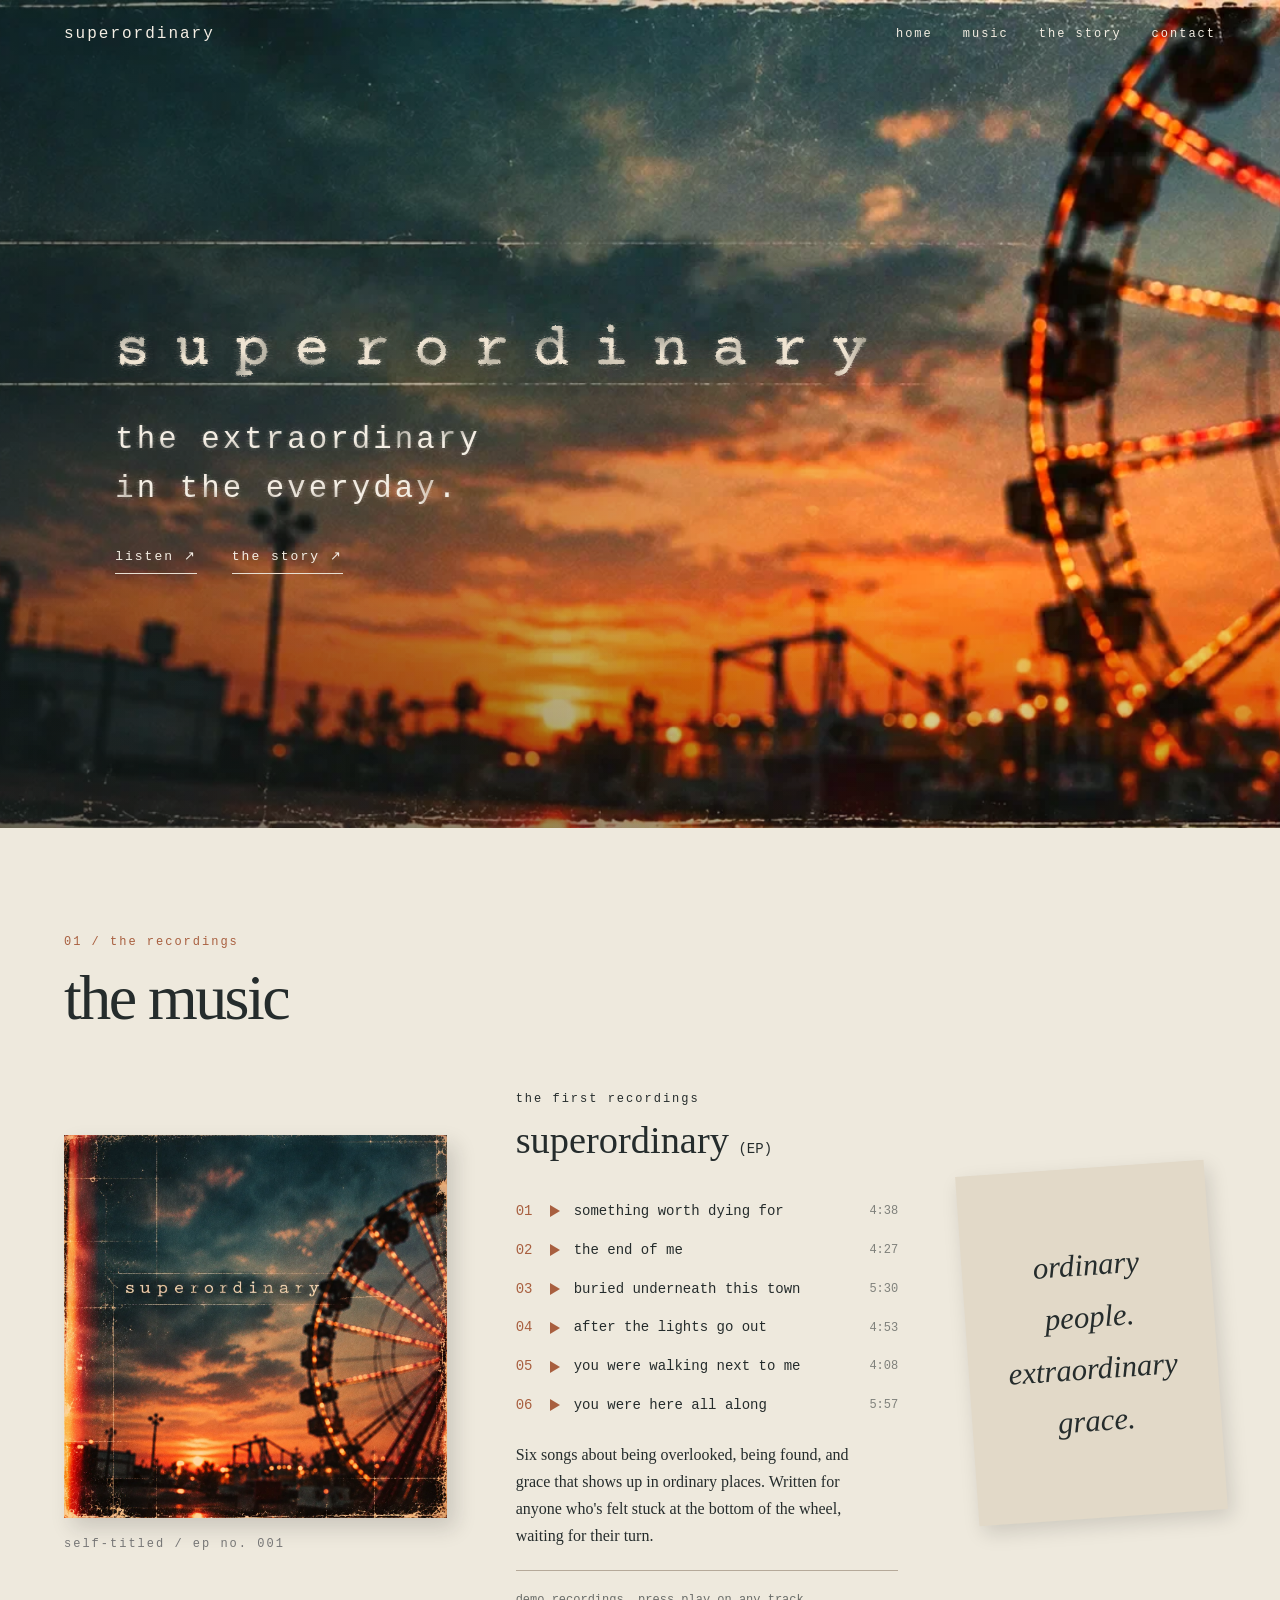
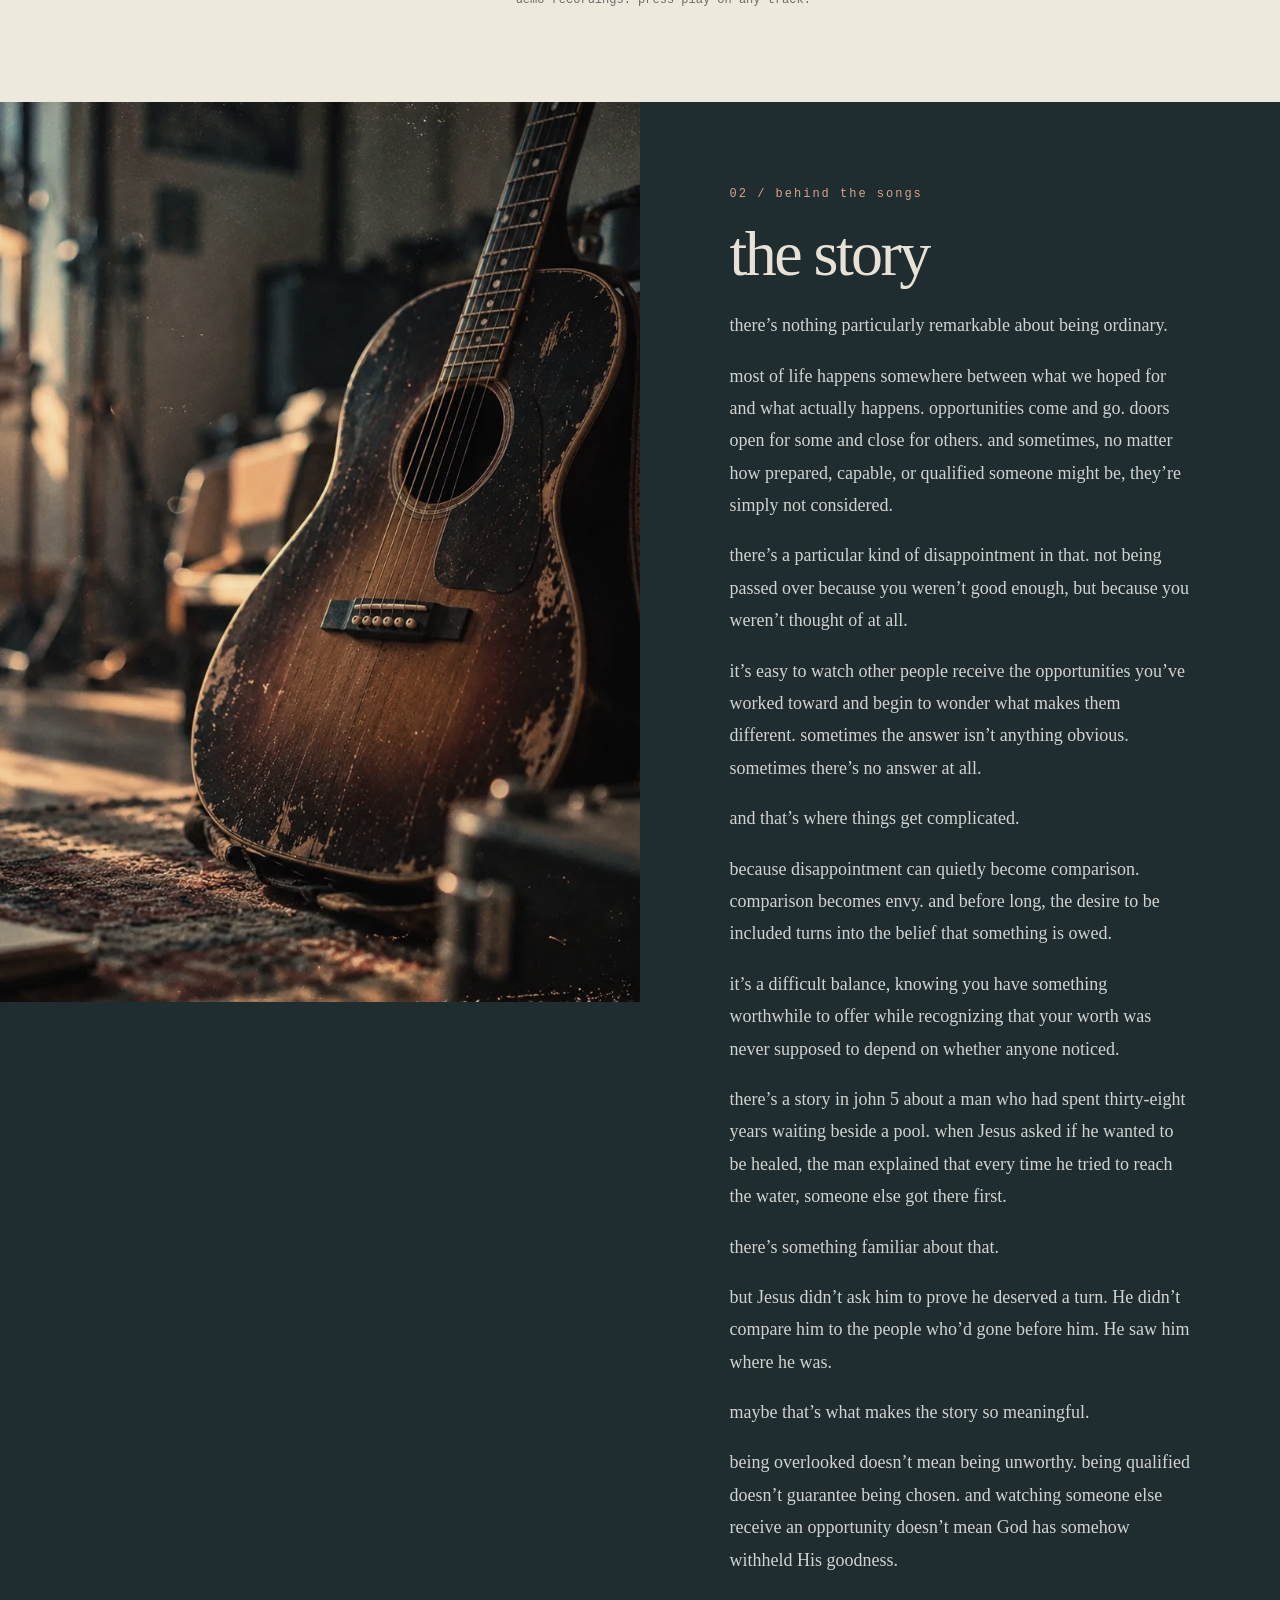
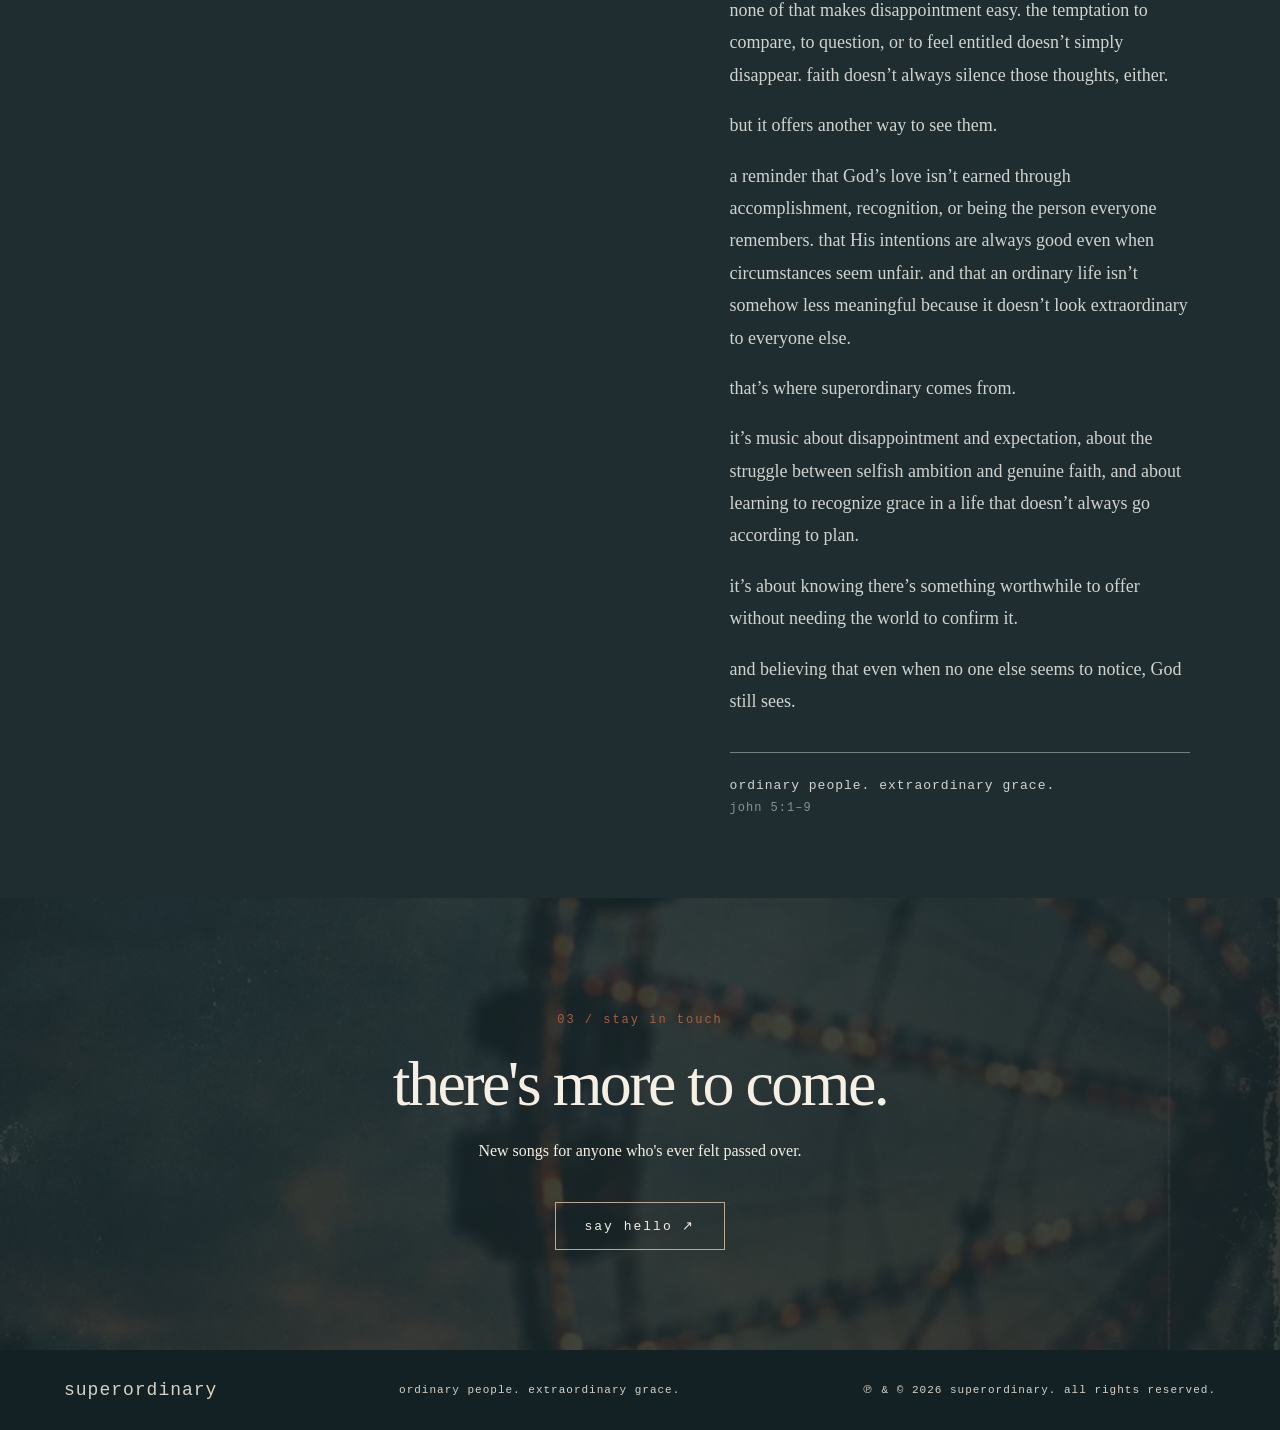
==== commit 6f5089d8: "Story: His intentions are always good Co-Authored-By: Claude Opus 5.5 <noreply@anthropic.com> Claude" ====
--- a/index.html
+++ b/index.html
@@ -3,7 +3,7 @@
 <body><svg width="0" height="0" style="position:absolute" aria-hidden="true" focusable="false"><defs><filter id="ink" x="-8%" y="-45%" width="116%" height="190%" color-interpolation-filters="sRGB"><feTurbulence type="fractalNoise" baseFrequency="0.9" numOctaves="2" seed="4" result="fine"/><feDisplacementMap in="SourceGraphic" in2="fine" scale="2.2" xChannelSelector="R" yChannelSelector="G" result="rough"/><feTurbulence type="fractalNoise" baseFrequency="0.22 1.1" numOctaves="3" seed="7" result="fiber"/><feGaussianBlur in="rough" stdDeviation="1.5" result="b1"/><feDisplacementMap in="b1" in2="fiber" scale="6" xChannelSelector="R" yChannelSelector="G" result="b1d"/><feComponentTransfer in="b1d" result="spread"><feFuncA type="table" tableValues="0 0 .5 .85 1"/></feComponentTransfer><feGaussianBlur in="rough" stdDeviation="4" result="b2"/><feDisplacementMap in="b2" in2="fiber" scale="12" xChannelSelector="G" yChannelSelector="R" result="b2d"/><feComponentTransfer in="b2d" result="seep"><feFuncA type="linear" slope=".42"/></feComponentTransfer><feTurbulence type="fractalNoise" baseFrequency="0.03" numOctaves="1" seed="2" result="patch"/><feColorMatrix in="patch" type="matrix" values="0 0 0 0 0 0 0 0 0 0 0 0 0 0 0 1.5 0 0 0 .2" result="density"/><feMerge result="inked"><feMergeNode in="seep"/><feMergeNode in="spread"/><feMergeNode in="rough"/></feMerge><feComposite in="inked" in2="density" operator="in"/></filter><filter id="ink-sm" x="-5%" y="-40%" width="110%" height="180%" color-interpolation-filters="sRGB"><feTurbulence type="fractalNoise" baseFrequency="0.9" numOctaves="2" seed="9" result="fine"/><feDisplacementMap in="SourceGraphic" in2="fine" scale="1.4" xChannelSelector="R" yChannelSelector="G" result="rough"/><feTurbulence type="fractalNoise" baseFrequency="0.25 1.2" numOctaves="3" seed="3" result="fiber"/><feGaussianBlur in="rough" stdDeviation="2.2" result="b2"/><feDisplacementMap in="b2" in2="fiber" scale="7" xChannelSelector="G" yChannelSelector="R" result="b2d"/><feComponentTransfer in="b2d" result="seep"><feFuncA type="linear" slope=".35"/></feComponentTransfer><feTurbulence type="fractalNoise" baseFrequency="0.04" numOctaves="1" seed="5" result="patch"/><feColorMatrix in="patch" type="matrix" values="0 0 0 0 0 0 0 0 0 0 0 0 0 0 0 1.3 0 0 0 .35" result="density"/><feMerge result="inked"><feMergeNode in="seep"/><feMergeNode in="rough"/></feMerge><feComposite in="inked" in2="density" operator="in"/></filter></defs></svg><a class="skip" href="#music">skip to content</a>
 <header class="hero" id="home"><nav class="nav" aria-label="Main navigation"><a class="brand-small" href="#home">superordinary</a><button class="menu" type="button" aria-label="Toggle navigation" aria-expanded="false">menu +</button><div class="nav-links" id="navlinks"><a href="#home">home</a><a href="#music">music</a><a href="#story">the story</a><a href="#contact">contact</a></div></nav><div class="hero-inner"><h1>superordinary</h1><p class="hero-sub">the extraordinary<br>in the everyday.</p><div class="hero-cta"><a href="#music">listen <span>↗</span></a><a href="#story">the story <span>↗</span></a></div></div></header>
 <main><section class="paper music-section" id="music"><div class="wrap"><div class="section-head"><p class="kicker">01 / the recordings</p><h2>the music</h2></div><div class="music-grid"><div class="record"><img src="assets/ep.webp" alt="superordinary Ferris wheel EP artwork"><span class="caption">self-titled / ep no. 001</span></div><div class="record-info"><p class="eyebrow dark">the first recordings</p><h3>superordinary <em>(EP)</em></h3><ol class="tracklist"><li><button class="track" type="button" data-src="assets/audio/something-worth-dying-for.mp3" aria-label="play something worth dying for"><svg class="ic-play" viewBox="0 0 10 12" aria-hidden="true"><path d="M0 0l10 6-10 6z"/></svg><svg class="ic-pause" viewBox="0 0 10 12" aria-hidden="true"><path d="M0 0h3.5v12H0zM6.5 0H10v12H6.5z"/></svg><span class="t-name">something worth dying for</span><span class="t-time">4:38</span></button></li><li><button class="track" type="button" data-src="assets/audio/the-end-of-me.mp3" aria-label="play the end of me"><svg class="ic-play" viewBox="0 0 10 12" aria-hidden="true"><path d="M0 0l10 6-10 6z"/></svg><svg class="ic-pause" viewBox="0 0 10 12" aria-hidden="true"><path d="M0 0h3.5v12H0zM6.5 0H10v12H6.5z"/></svg><span class="t-name">the end of me</span><span class="t-time">4:27</span></button></li><li><button class="track" type="button" data-src="assets/audio/buried-underneath-this-town.mp3" aria-label="play buried underneath this town"><svg class="ic-play" viewBox="0 0 10 12" aria-hidden="true"><path d="M0 0l10 6-10 6z"/></svg><svg class="ic-pause" viewBox="0 0 10 12" aria-hidden="true"><path d="M0 0h3.5v12H0zM6.5 0H10v12H6.5z"/></svg><span class="t-name">buried underneath this town</span><span class="t-time">5:30</span></button></li><li><button class="track" type="button" data-src="assets/audio/after-the-lights-go-out.mp3" aria-label="play after the lights go out"><svg class="ic-play" viewBox="0 0 10 12" aria-hidden="true"><path d="M0 0l10 6-10 6z"/></svg><svg class="ic-pause" viewBox="0 0 10 12" aria-hidden="true"><path d="M0 0h3.5v12H0zM6.5 0H10v12H6.5z"/></svg><span class="t-name">after the lights go out</span><span class="t-time">4:53</span></button></li><li><button class="track" type="button" data-src="assets/audio/you-were-walking-next-to-me.mp3" aria-label="play you were walking next to me"><svg class="ic-play" viewBox="0 0 10 12" aria-hidden="true"><path d="M0 0l10 6-10 6z"/></svg><svg class="ic-pause" viewBox="0 0 10 12" aria-hidden="true"><path d="M0 0h3.5v12H0zM6.5 0H10v12H6.5z"/></svg><span class="t-name">you were walking next to me</span><span class="t-time">4:08</span></button></li><li><button class="track" type="button" data-src="assets/audio/you-were-here-all-along.mp3" aria-label="play you were here all along"><svg class="ic-play" viewBox="0 0 10 12" aria-hidden="true"><path d="M0 0l10 6-10 6z"/></svg><svg class="ic-pause" viewBox="0 0 10 12" aria-hidden="true"><path d="M0 0h3.5v12H0zM6.5 0H10v12H6.5z"/></svg><span class="t-name">you were here all along</span><span class="t-time">5:57</span></button></li></ol><div class="player" hidden><div class="bar" role="slider" aria-label="seek" tabindex="0"><div class="fill"></div></div><span class="now">0:00</span></div><audio preload="none"></audio><p class="release-note">Six songs about being overlooked, being found, and grace that shows up in ordinary places. Written for anyone who's felt stuck at the bottom of the wheel, waiting for their turn.</p><div class="links-row"><span class="coming">demo recordings. press play on any track.</span></div></div><div class="note-card"><p>ordinary<br>people.<br><i>extraordinary</i><br>grace.</p></div></div></div></section>
-<section class="story-section" id="story"><div class="story-photo"><img src="assets/artist.webp" alt="A worn acoustic guitar leaning against an amp in warm afternoon light, an open notebook on the rug"></div><div class="story-copy"><p class="kicker">02 / behind the songs</p><h2>the story</h2><p>there’s nothing particularly remarkable about being ordinary.</p><p>most of life happens somewhere between what we hoped for and what actually happens. opportunities come and go. doors open for some and close for others. and sometimes, no matter how prepared, capable, or qualified someone might be, they’re simply not considered.</p><p>there’s a particular kind of disappointment in that. not being passed over because you weren’t good enough, but because you weren’t thought of at all.</p><p>it’s easy to watch other people receive the opportunities you’ve worked toward and begin to wonder what makes them different. sometimes the answer isn’t anything obvious. sometimes there’s no answer at all.</p><p>and that’s where things get complicated.</p><p>because disappointment can quietly become comparison. comparison becomes envy. and before long, the desire to be included turns into the belief that something is owed.</p><p>it’s a difficult balance, knowing you have something worthwhile to offer while recognizing that your worth was never supposed to depend on whether anyone noticed.</p><p>there’s a story in john 5 about a man who had spent thirty-eight years waiting beside a pool. when Jesus asked if he wanted to be healed, the man explained that every time he tried to reach the water, someone else got there first.</p><p>there’s something familiar about that.</p><p>but Jesus didn’t ask him to prove he deserved a turn. He didn’t compare him to the people who’d gone before him. He saw him where he was.</p><p>maybe that’s what makes the story so meaningful.</p><p>being overlooked doesn’t mean being unworthy. being qualified doesn’t guarantee being chosen. and watching someone else receive an opportunity doesn’t mean God has somehow withheld His goodness.</p><p>none of that makes disappointment easy. the temptation to compare, to question, or to feel entitled doesn’t simply disappear. faith doesn’t always silence those thoughts, either.</p><p>but it offers another way to see them.</p><p>a reminder that God’s love isn’t earned through accomplishment, recognition, or being the person everyone remembers. that His intentions can still be good even when circumstances seem unfair. and that an ordinary life isn’t somehow less meaningful because it doesn’t look extraordinary to everyone else.</p><p>that’s where superordinary comes from.</p><p>it’s music about disappointment and expectation, about the struggle between selfish ambition and genuine faith, and about learning to recognize grace in a life that doesn’t always go according to plan.</p><p>it’s about knowing there’s something worthwhile to offer without needing the world to confirm it.</p><p>and believing that even when no one else seems to notice, God still sees.</p><p class="story-signoff">ordinary people. extraordinary grace.<span class="cite">john 5:1–9</span></p></div></section>
+<section class="story-section" id="story"><div class="story-photo"><img src="assets/artist.webp" alt="A worn acoustic guitar leaning against an amp in warm afternoon light, an open notebook on the rug"></div><div class="story-copy"><p class="kicker">02 / behind the songs</p><h2>the story</h2><p>there’s nothing particularly remarkable about being ordinary.</p><p>most of life happens somewhere between what we hoped for and what actually happens. opportunities come and go. doors open for some and close for others. and sometimes, no matter how prepared, capable, or qualified someone might be, they’re simply not considered.</p><p>there’s a particular kind of disappointment in that. not being passed over because you weren’t good enough, but because you weren’t thought of at all.</p><p>it’s easy to watch other people receive the opportunities you’ve worked toward and begin to wonder what makes them different. sometimes the answer isn’t anything obvious. sometimes there’s no answer at all.</p><p>and that’s where things get complicated.</p><p>because disappointment can quietly become comparison. comparison becomes envy. and before long, the desire to be included turns into the belief that something is owed.</p><p>it’s a difficult balance, knowing you have something worthwhile to offer while recognizing that your worth was never supposed to depend on whether anyone noticed.</p><p>there’s a story in john 5 about a man who had spent thirty-eight years waiting beside a pool. when Jesus asked if he wanted to be healed, the man explained that every time he tried to reach the water, someone else got there first.</p><p>there’s something familiar about that.</p><p>but Jesus didn’t ask him to prove he deserved a turn. He didn’t compare him to the people who’d gone before him. He saw him where he was.</p><p>maybe that’s what makes the story so meaningful.</p><p>being overlooked doesn’t mean being unworthy. being qualified doesn’t guarantee being chosen. and watching someone else receive an opportunity doesn’t mean God has somehow withheld His goodness.</p><p>none of that makes disappointment easy. the temptation to compare, to question, or to feel entitled doesn’t simply disappear. faith doesn’t always silence those thoughts, either.</p><p>but it offers another way to see them.</p><p>a reminder that God’s love isn’t earned through accomplishment, recognition, or being the person everyone remembers. that His intentions are always good even when circumstances seem unfair. and that an ordinary life isn’t somehow less meaningful because it doesn’t look extraordinary to everyone else.</p><p>that’s where superordinary comes from.</p><p>it’s music about disappointment and expectation, about the struggle between selfish ambition and genuine faith, and about learning to recognize grace in a life that doesn’t always go according to plan.</p><p>it’s about knowing there’s something worthwhile to offer without needing the world to confirm it.</p><p>and believing that even when no one else seems to notice, God still sees.</p><p class="story-signoff">ordinary people. extraordinary grace.<span class="cite">john 5:1–9</span></p></div></section>
 
 <section class="closing" id="contact"><div class="wrap closing-inner"><p class="kicker">03 / stay in touch</p><h2>there's more to come.</h2><p>New songs for anyone who's ever felt passed over.</p><a class="contact-link" href="mailto:hello@superordinarymusic.com">say hello ↗</a></div></section></main>
 <footer><a href="#home">superordinary</a><span>ordinary people. extraordinary grace.</span><span>℗ &amp; © <span id="year"></span> superordinary. all rights reserved.</span></footer><script src="script.js"></script></body></html>
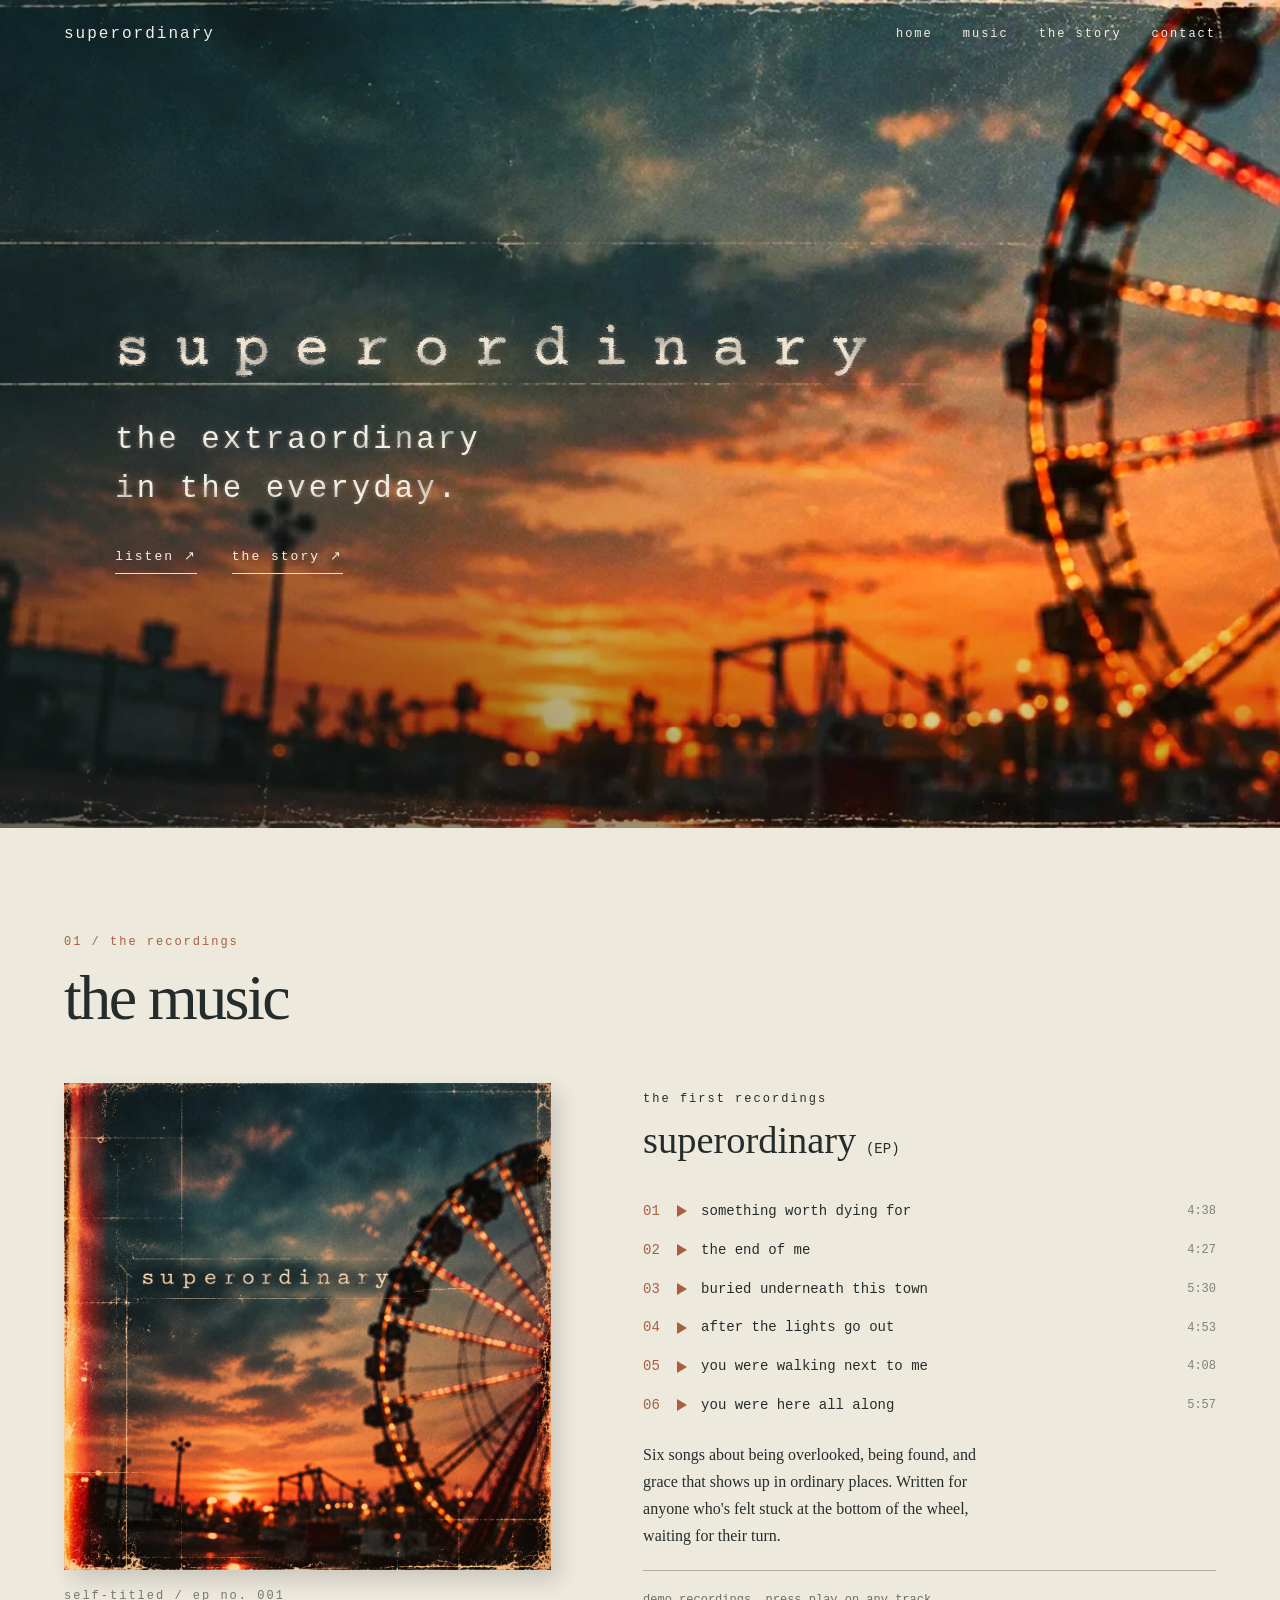
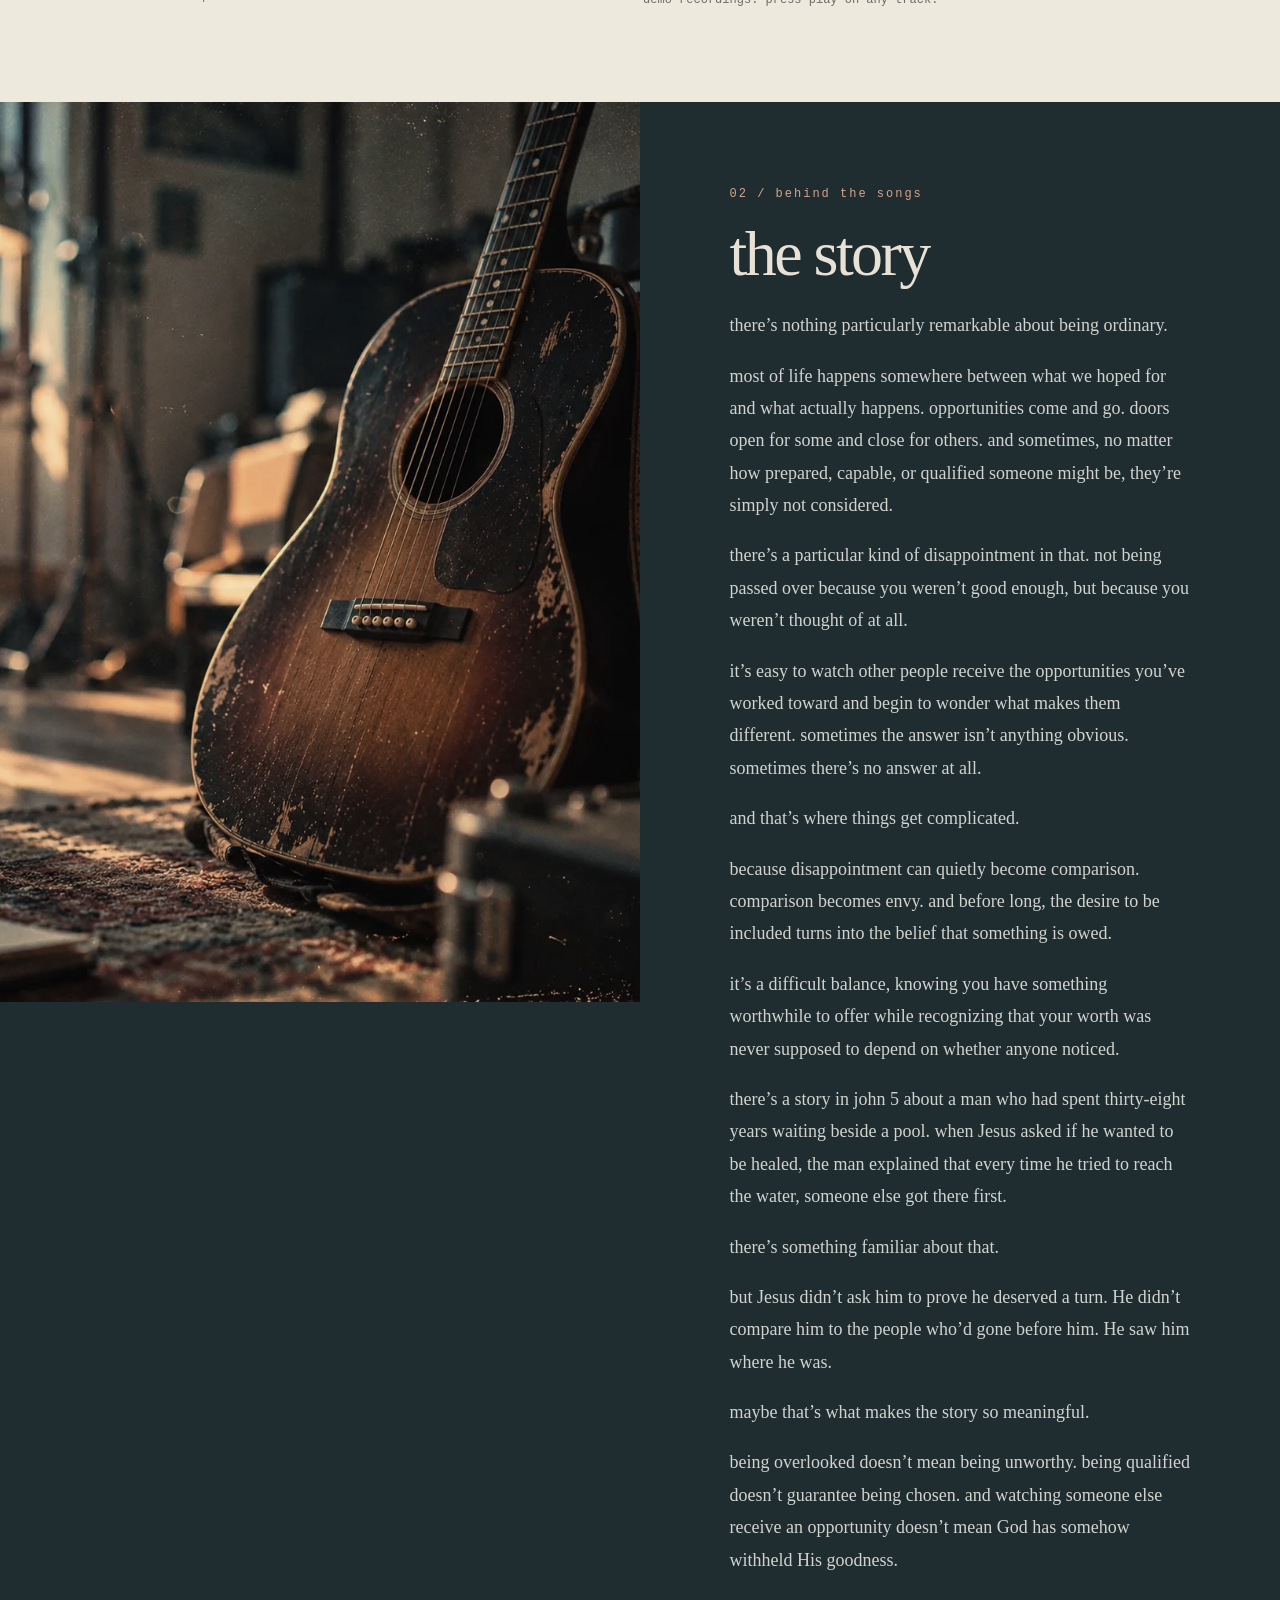
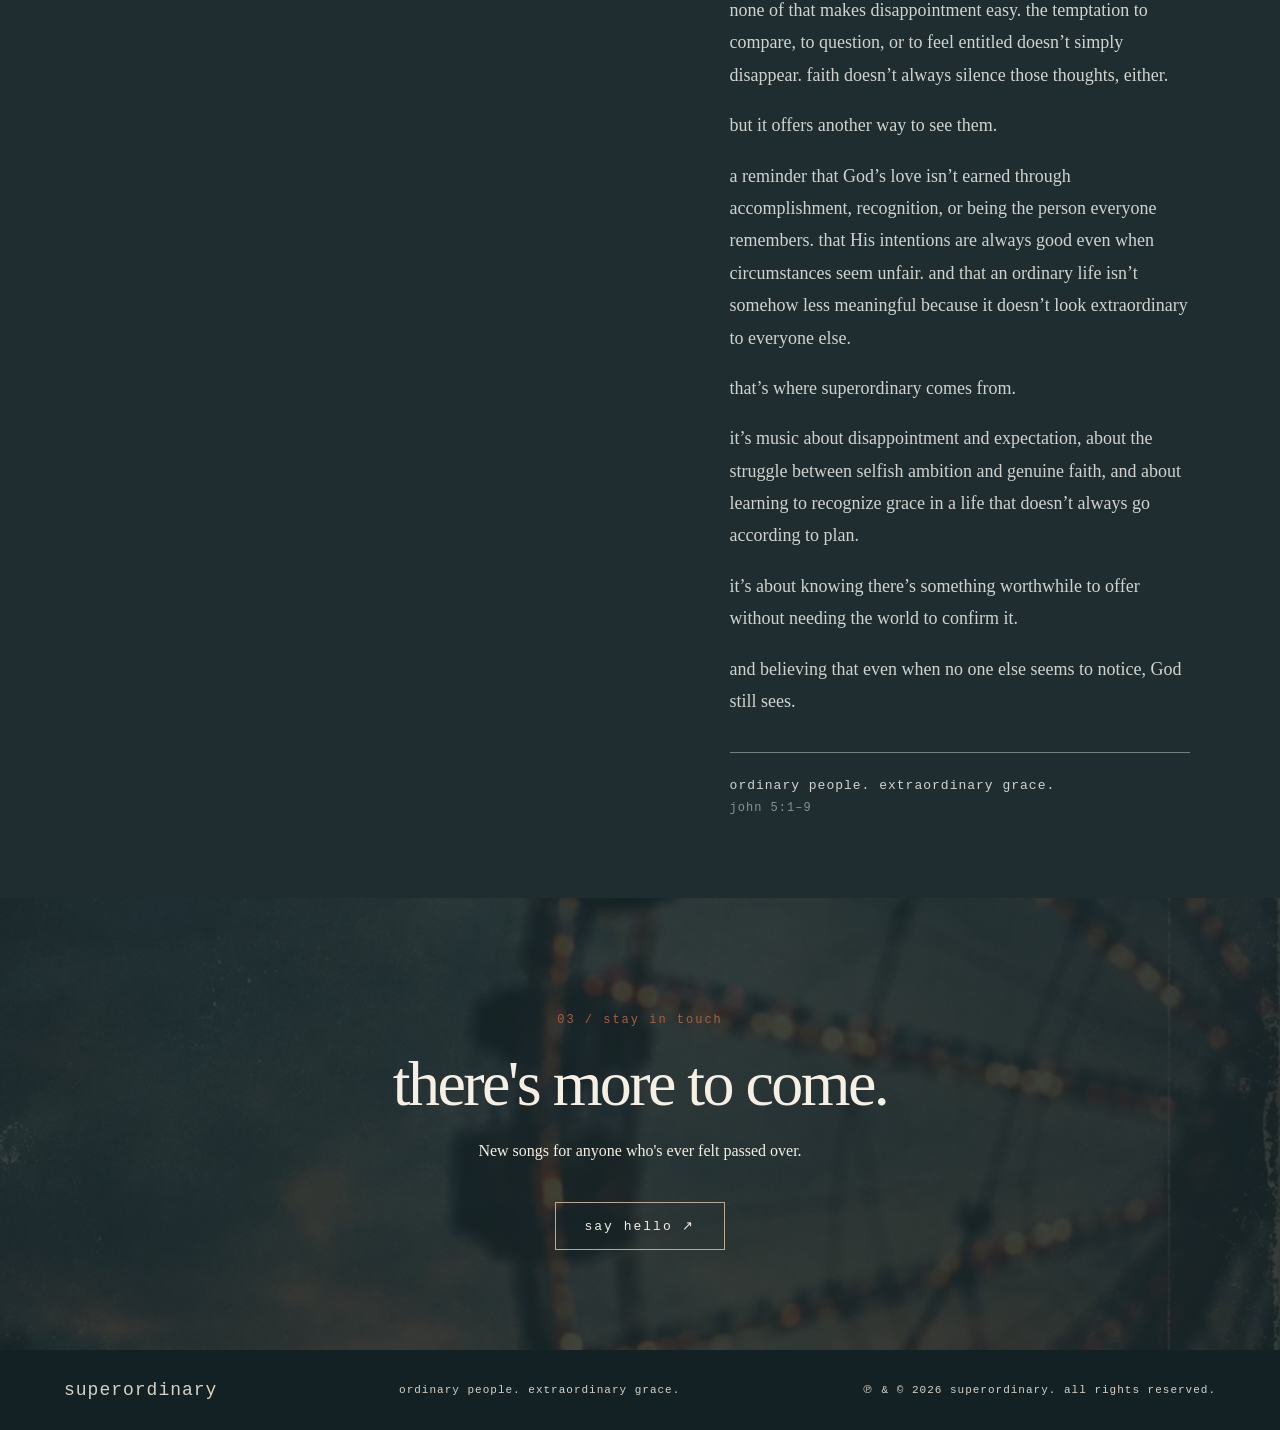
==== commit d0c2a86c: "Remove tagline card from music section; two-column layout Co-Authored-By: Claude Opus 5.5 <noreply@a" ====
--- a/index.html
+++ b/index.html
@@ -1,8 +1,8 @@
 <!doctype html>
 <html lang="en"><head><meta charset="utf-8"><meta name="viewport" content="width=device-width,initial-scale=1"><meta name="theme-color" content="#202b2d"><meta name="description" content="superordinary: melodic alternative rock. ordinary people. extraordinary grace."><title>superordinary | the extraordinary in the everyday</title><link rel="canonical" href="https://superordinarymusic.com/"><meta property="og:type" content="website"><meta property="og:site_name" content="superordinary"><meta property="og:title" content="superordinary | the extraordinary in the everyday"><meta property="og:description" content="Melodic alternative rock for anyone who's ever felt overlooked. Listen to the first EP."><meta property="og:url" content="https://superordinarymusic.com/"><meta property="og:image" content="https://superordinarymusic.com/assets/og.jpg"><meta property="og:image:width" content="1200"><meta property="og:image:height" content="630"><meta name="twitter:card" content="summary_large_image"><link rel="icon" type="image/png" sizes="32x32" href="assets/favicon-32.png"><link rel="apple-touch-icon" href="assets/apple-touch-icon.png"><link rel="stylesheet" href="styles.css"></head>
 <body><svg width="0" height="0" style="position:absolute" aria-hidden="true" focusable="false"><defs><filter id="ink" x="-8%" y="-45%" width="116%" height="190%" color-interpolation-filters="sRGB"><feTurbulence type="fractalNoise" baseFrequency="0.9" numOctaves="2" seed="4" result="fine"/><feDisplacementMap in="SourceGraphic" in2="fine" scale="2.2" xChannelSelector="R" yChannelSelector="G" result="rough"/><feTurbulence type="fractalNoise" baseFrequency="0.22 1.1" numOctaves="3" seed="7" result="fiber"/><feGaussianBlur in="rough" stdDeviation="1.5" result="b1"/><feDisplacementMap in="b1" in2="fiber" scale="6" xChannelSelector="R" yChannelSelector="G" result="b1d"/><feComponentTransfer in="b1d" result="spread"><feFuncA type="table" tableValues="0 0 .5 .85 1"/></feComponentTransfer><feGaussianBlur in="rough" stdDeviation="4" result="b2"/><feDisplacementMap in="b2" in2="fiber" scale="12" xChannelSelector="G" yChannelSelector="R" result="b2d"/><feComponentTransfer in="b2d" result="seep"><feFuncA type="linear" slope=".42"/></feComponentTransfer><feTurbulence type="fractalNoise" baseFrequency="0.03" numOctaves="1" seed="2" result="patch"/><feColorMatrix in="patch" type="matrix" values="0 0 0 0 0 0 0 0 0 0 0 0 0 0 0 1.5 0 0 0 .2" result="density"/><feMerge result="inked"><feMergeNode in="seep"/><feMergeNode in="spread"/><feMergeNode in="rough"/></feMerge><feComposite in="inked" in2="density" operator="in"/></filter><filter id="ink-sm" x="-5%" y="-40%" width="110%" height="180%" color-interpolation-filters="sRGB"><feTurbulence type="fractalNoise" baseFrequency="0.9" numOctaves="2" seed="9" result="fine"/><feDisplacementMap in="SourceGraphic" in2="fine" scale="1.4" xChannelSelector="R" yChannelSelector="G" result="rough"/><feTurbulence type="fractalNoise" baseFrequency="0.25 1.2" numOctaves="3" seed="3" result="fiber"/><feGaussianBlur in="rough" stdDeviation="2.2" result="b2"/><feDisplacementMap in="b2" in2="fiber" scale="7" xChannelSelector="G" yChannelSelector="R" result="b2d"/><feComponentTransfer in="b2d" result="seep"><feFuncA type="linear" slope=".35"/></feComponentTransfer><feTurbulence type="fractalNoise" baseFrequency="0.04" numOctaves="1" seed="5" result="patch"/><feColorMatrix in="patch" type="matrix" values="0 0 0 0 0 0 0 0 0 0 0 0 0 0 0 1.3 0 0 0 .35" result="density"/><feMerge result="inked"><feMergeNode in="seep"/><feMergeNode in="rough"/></feMerge><feComposite in="inked" in2="density" operator="in"/></filter></defs></svg><a class="skip" href="#music">skip to content</a>
-<header class="hero" id="home"><nav class="nav" aria-label="Main navigation"><a class="brand-small" href="#home">superordinary</a><button class="menu" type="button" aria-label="Toggle navigation" aria-expanded="false">menu +</button><div class="nav-links" id="navlinks"><a href="#home">home</a><a href="#music">music</a><a href="#story">the story</a><a href="#contact">contact</a></div></nav><div class="hero-inner"><h1>superordinary</h1><p class="hero-sub">the extraordinary<br>in the everyday.</p><div class="hero-cta"><a href="#music">listen <span>↗</span></a><a href="#story">the story <span>↗</span></a></div></div></header>
-<main><section class="paper music-section" id="music"><div class="wrap"><div class="section-head"><p class="kicker">01 / the recordings</p><h2>the music</h2></div><div class="music-grid"><div class="record"><img src="assets/ep.webp" alt="superordinary Ferris wheel EP artwork"><span class="caption">self-titled / ep no. 001</span></div><div class="record-info"><p class="eyebrow dark">the first recordings</p><h3>superordinary <em>(EP)</em></h3><ol class="tracklist"><li><button class="track" type="button" data-src="assets/audio/something-worth-dying-for.mp3" aria-label="play something worth dying for"><svg class="ic-play" viewBox="0 0 10 12" aria-hidden="true"><path d="M0 0l10 6-10 6z"/></svg><svg class="ic-pause" viewBox="0 0 10 12" aria-hidden="true"><path d="M0 0h3.5v12H0zM6.5 0H10v12H6.5z"/></svg><span class="t-name">something worth dying for</span><span class="t-time">4:38</span></button></li><li><button class="track" type="button" data-src="assets/audio/the-end-of-me.mp3" aria-label="play the end of me"><svg class="ic-play" viewBox="0 0 10 12" aria-hidden="true"><path d="M0 0l10 6-10 6z"/></svg><svg class="ic-pause" viewBox="0 0 10 12" aria-hidden="true"><path d="M0 0h3.5v12H0zM6.5 0H10v12H6.5z"/></svg><span class="t-name">the end of me</span><span class="t-time">4:27</span></button></li><li><button class="track" type="button" data-src="assets/audio/buried-underneath-this-town.mp3" aria-label="play buried underneath this town"><svg class="ic-play" viewBox="0 0 10 12" aria-hidden="true"><path d="M0 0l10 6-10 6z"/></svg><svg class="ic-pause" viewBox="0 0 10 12" aria-hidden="true"><path d="M0 0h3.5v12H0zM6.5 0H10v12H6.5z"/></svg><span class="t-name">buried underneath this town</span><span class="t-time">5:30</span></button></li><li><button class="track" type="button" data-src="assets/audio/after-the-lights-go-out.mp3" aria-label="play after the lights go out"><svg class="ic-play" viewBox="0 0 10 12" aria-hidden="true"><path d="M0 0l10 6-10 6z"/></svg><svg class="ic-pause" viewBox="0 0 10 12" aria-hidden="true"><path d="M0 0h3.5v12H0zM6.5 0H10v12H6.5z"/></svg><span class="t-name">after the lights go out</span><span class="t-time">4:53</span></button></li><li><button class="track" type="button" data-src="assets/audio/you-were-walking-next-to-me.mp3" aria-label="play you were walking next to me"><svg class="ic-play" viewBox="0 0 10 12" aria-hidden="true"><path d="M0 0l10 6-10 6z"/></svg><svg class="ic-pause" viewBox="0 0 10 12" aria-hidden="true"><path d="M0 0h3.5v12H0zM6.5 0H10v12H6.5z"/></svg><span class="t-name">you were walking next to me</span><span class="t-time">4:08</span></button></li><li><button class="track" type="button" data-src="assets/audio/you-were-here-all-along.mp3" aria-label="play you were here all along"><svg class="ic-play" viewBox="0 0 10 12" aria-hidden="true"><path d="M0 0l10 6-10 6z"/></svg><svg class="ic-pause" viewBox="0 0 10 12" aria-hidden="true"><path d="M0 0h3.5v12H0zM6.5 0H10v12H6.5z"/></svg><span class="t-name">you were here all along</span><span class="t-time">5:57</span></button></li></ol><div class="player" hidden><div class="bar" role="slider" aria-label="seek" tabindex="0"><div class="fill"></div></div><span class="now">0:00</span></div><audio preload="none"></audio><p class="release-note">Six songs about being overlooked, being found, and grace that shows up in ordinary places. Written for anyone who's felt stuck at the bottom of the wheel, waiting for their turn.</p><div class="links-row"><span class="coming">demo recordings. press play on any track.</span></div></div><div class="note-card"><p>ordinary<br>people.<br><i>extraordinary</i><br>grace.</p></div></div></div></section>
+<header class="hero" id="home"><div class="twinkles" aria-hidden="true"></div><nav class="nav" aria-label="Main navigation"><a class="brand-small" href="#home">superordinary</a><button class="menu" type="button" aria-label="Toggle navigation" aria-expanded="false">menu +</button><div class="nav-links" id="navlinks"><a href="#home">home</a><a href="#music">music</a><a href="#story">the story</a><a href="#contact">contact</a></div></nav><div class="hero-inner"><h1>superordinary</h1><p class="hero-sub">the extraordinary<br>in the everyday.</p><div class="hero-cta"><a href="#music">listen <span>↗</span></a><a href="#story">the story <span>↗</span></a></div></div></header>
+<main><section class="paper music-section" id="music"><div class="wrap"><div class="section-head"><p class="kicker">01 / the recordings</p><h2>the music</h2></div><div class="music-grid"><div class="record"><img src="assets/ep.webp" alt="superordinary Ferris wheel EP artwork"><span class="caption">self-titled / ep no. 001</span></div><div class="record-info"><p class="eyebrow dark">the first recordings</p><h3>superordinary <em>(EP)</em></h3><ol class="tracklist"><li><button class="track" type="button" data-src="assets/audio/something-worth-dying-for.mp3" aria-label="play something worth dying for"><svg class="ic-play" viewBox="0 0 10 12" aria-hidden="true"><path d="M0 0l10 6-10 6z"/></svg><svg class="ic-pause" viewBox="0 0 10 12" aria-hidden="true"><path d="M0 0h3.5v12H0zM6.5 0H10v12H6.5z"/></svg><span class="t-name">something worth dying for</span><span class="t-time">4:38</span></button></li><li><button class="track" type="button" data-src="assets/audio/the-end-of-me.mp3" aria-label="play the end of me"><svg class="ic-play" viewBox="0 0 10 12" aria-hidden="true"><path d="M0 0l10 6-10 6z"/></svg><svg class="ic-pause" viewBox="0 0 10 12" aria-hidden="true"><path d="M0 0h3.5v12H0zM6.5 0H10v12H6.5z"/></svg><span class="t-name">the end of me</span><span class="t-time">4:27</span></button></li><li><button class="track" type="button" data-src="assets/audio/buried-underneath-this-town.mp3" aria-label="play buried underneath this town"><svg class="ic-play" viewBox="0 0 10 12" aria-hidden="true"><path d="M0 0l10 6-10 6z"/></svg><svg class="ic-pause" viewBox="0 0 10 12" aria-hidden="true"><path d="M0 0h3.5v12H0zM6.5 0H10v12H6.5z"/></svg><span class="t-name">buried underneath this town</span><span class="t-time">5:30</span></button></li><li><button class="track" type="button" data-src="assets/audio/after-the-lights-go-out.mp3" aria-label="play after the lights go out"><svg class="ic-play" viewBox="0 0 10 12" aria-hidden="true"><path d="M0 0l10 6-10 6z"/></svg><svg class="ic-pause" viewBox="0 0 10 12" aria-hidden="true"><path d="M0 0h3.5v12H0zM6.5 0H10v12H6.5z"/></svg><span class="t-name">after the lights go out</span><span class="t-time">4:53</span></button></li><li><button class="track" type="button" data-src="assets/audio/you-were-walking-next-to-me.mp3" aria-label="play you were walking next to me"><svg class="ic-play" viewBox="0 0 10 12" aria-hidden="true"><path d="M0 0l10 6-10 6z"/></svg><svg class="ic-pause" viewBox="0 0 10 12" aria-hidden="true"><path d="M0 0h3.5v12H0zM6.5 0H10v12H6.5z"/></svg><span class="t-name">you were walking next to me</span><span class="t-time">4:08</span></button></li><li><button class="track" type="button" data-src="assets/audio/you-were-here-all-along.mp3" aria-label="play you were here all along"><svg class="ic-play" viewBox="0 0 10 12" aria-hidden="true"><path d="M0 0l10 6-10 6z"/></svg><svg class="ic-pause" viewBox="0 0 10 12" aria-hidden="true"><path d="M0 0h3.5v12H0zM6.5 0H10v12H6.5z"/></svg><span class="t-name">you were here all along</span><span class="t-time">5:57</span></button></li></ol><div class="player" hidden><div class="bar" role="slider" aria-label="seek" tabindex="0"><div class="fill"></div></div><span class="now">0:00</span></div><audio preload="none"></audio><p class="release-note">Six songs about being overlooked, being found, and grace that shows up in ordinary places. Written for anyone who's felt stuck at the bottom of the wheel, waiting for their turn.</p><div class="links-row"><span class="coming">demo recordings. press play on any track.</span></div></div></div></div></section>
 <section class="story-section" id="story"><div class="story-photo"><img src="assets/artist.webp" alt="A worn acoustic guitar leaning against an amp in warm afternoon light, an open notebook on the rug"></div><div class="story-copy"><p class="kicker">02 / behind the songs</p><h2>the story</h2><p>there’s nothing particularly remarkable about being ordinary.</p><p>most of life happens somewhere between what we hoped for and what actually happens. opportunities come and go. doors open for some and close for others. and sometimes, no matter how prepared, capable, or qualified someone might be, they’re simply not considered.</p><p>there’s a particular kind of disappointment in that. not being passed over because you weren’t good enough, but because you weren’t thought of at all.</p><p>it’s easy to watch other people receive the opportunities you’ve worked toward and begin to wonder what makes them different. sometimes the answer isn’t anything obvious. sometimes there’s no answer at all.</p><p>and that’s where things get complicated.</p><p>because disappointment can quietly become comparison. comparison becomes envy. and before long, the desire to be included turns into the belief that something is owed.</p><p>it’s a difficult balance, knowing you have something worthwhile to offer while recognizing that your worth was never supposed to depend on whether anyone noticed.</p><p>there’s a story in john 5 about a man who had spent thirty-eight years waiting beside a pool. when Jesus asked if he wanted to be healed, the man explained that every time he tried to reach the water, someone else got there first.</p><p>there’s something familiar about that.</p><p>but Jesus didn’t ask him to prove he deserved a turn. He didn’t compare him to the people who’d gone before him. He saw him where he was.</p><p>maybe that’s what makes the story so meaningful.</p><p>being overlooked doesn’t mean being unworthy. being qualified doesn’t guarantee being chosen. and watching someone else receive an opportunity doesn’t mean God has somehow withheld His goodness.</p><p>none of that makes disappointment easy. the temptation to compare, to question, or to feel entitled doesn’t simply disappear. faith doesn’t always silence those thoughts, either.</p><p>but it offers another way to see them.</p><p>a reminder that God’s love isn’t earned through accomplishment, recognition, or being the person everyone remembers. that His intentions are always good even when circumstances seem unfair. and that an ordinary life isn’t somehow less meaningful because it doesn’t look extraordinary to everyone else.</p><p>that’s where superordinary comes from.</p><p>it’s music about disappointment and expectation, about the struggle between selfish ambition and genuine faith, and about learning to recognize grace in a life that doesn’t always go according to plan.</p><p>it’s about knowing there’s something worthwhile to offer without needing the world to confirm it.</p><p>and believing that even when no one else seems to notice, God still sees.</p><p class="story-signoff">ordinary people. extraordinary grace.<span class="cite">john 5:1–9</span></p></div></section>
 
 <section class="closing" id="contact"><div class="wrap closing-inner"><p class="kicker">03 / stay in touch</p><h2>there's more to come.</h2><p>New songs for anyone who's ever felt passed over.</p><a class="contact-link" href="mailto:hello@superordinarymusic.com">say hello ↗</a></div></section></main>
--- a/styles.css
+++ b/styles.css
@@ -1,3 +1,4 @@
 @font-face{font-family:'Courier Prime';src:url('assets/fonts/courier-prime.woff2') format('woff2');font-display:swap}:root{--ink:#252c2c;--paper:#eee9dd;--cream:#f5efe3;--teal:#263638;--rust:#a85f3f;--mono:'Courier New',Courier,monospace}*{box-sizing:border-box}html{scroll-behavior:smooth}body{margin:0;background:var(--paper);color:var(--ink);font-family:Georgia,'Times New Roman',serif}a{color:inherit}button{font:inherit}.skip{position:absolute;top:-100px;left:12px;background:white;padding:10px;z-index:20}.skip:focus{top:12px}.wrap{width:min(1160px,90%);margin:auto}.hero{min-height:720px;height:92vh;max-height:1000px;position:relative;color:#f4eee4;background:linear-gradient(90deg,rgba(17,32,34,.5),rgba(17,32,34,.18) 45%,rgba(19,28,29,0) 70%),url('assets/hero.webp') center/cover no-repeat;display:flex;flex-direction:column}.hero:after{content:'';pointer-events:none;position:absolute;inset:0;background:linear-gradient(0deg,rgba(20,28,29,.3),transparent 30%)}.nav{z-index:2;display:flex;align-items:center;gap:4rem;padding:25px 5%;font:12px var(--mono);letter-spacing:2px}.brand-small{text-decoration:none;font-size:16px;margin-right:auto}.nav-links{display:flex;gap:30px}.nav a{text-decoration:none}.nav a:hover,.hero-cta a:hover{color:#ffd3a7}.menu{display:none}.hero-inner{z-index:1;margin:auto 9%;max-width:800px;padding:50px 0 70px}.eyebrow,.kicker,.caption,.entry-number,.small-note{font:12px var(--mono);letter-spacing:2px;text-transform:lowercase}.hero h1{font-size:clamp(48px,8vw,112px);font-weight:400;letter-spacing:.08em;line-height:1;margin:20px 0 32px;text-shadow:0 2px 20px #1c2528}.hero-sub{font:clamp(20px,2.4vw,31px)/1.6 var(--mono);letter-spacing:.1em}.hero-cta{display:flex;gap:35px;margin-top:35px;font:13px var(--mono);letter-spacing:2px}.hero-cta a{text-decoration:none;border-bottom:1px solid #e8dfd2;padding-bottom:9px}.hero-foot{z-index:1;padding:0 5% 30px;font:12px var(--mono);letter-spacing:2px}.paper{background-color:var(--paper);background-image:radial-gradient(#6f5f4620 .7px,transparent .7px);background-size:6px 6px}.music-section,.journal-section{padding:95px 0}.section-head{margin-bottom:45px}.section-head h2,.story-copy h2,.closing h2{font:400 clamp(38px,5vw,66px) Georgia,serif;margin:10px 0 15px;letter-spacing:-.04em}.section-head>p:last-child{font:14px var(--mono)}.kicker{color:var(--rust)}.music-grid{display:grid;grid-template-columns:1fr 1fr .65fr;gap:6%;align-items:center}.record img{width:100%;aspect-ratio:1;object-fit:cover;box-shadow:8px 10px 20px #201e1e2a}.caption{display:block;margin-top:15px;color:#777}.record-info h3{font-size:clamp(25px,3vw,40px);font-weight:400;margin:12px 0 30px}.record-info em{font:14px var(--mono)}.tracklist{padding:0;list-style:none;counter-reset:track;font:14px/2.6 var(--mono)}.tracklist li{counter-increment:track;display:flex;gap:20px}.tracklist li:before{content:counter(track,decimal-leading-zero);color:var(--rust)}.release-note{font-size:16px;line-height:1.7;max-width:340px}.coming{font:12px var(--mono);opacity:.65}.links-row{border-top:1px solid #b5a999;padding-top:18px;margin-top:20px}.note-card{transform:rotate(-4deg);padding:40px 15px;background:#e2d9c8;box-shadow:4px 8px 20px #0002;text-align:center}.note-card p{font:italic clamp(19px,2.4vw,31px)/1.7 Georgia}.story-section{background:#202d30;color:#e8e2d6;display:grid;grid-template-columns:1fr 1fr;min-height:570px}.story-photo{min-height:520px;overflow:hidden}.story-photo img{width:100%;height:100%;object-fit:cover;filter:saturate(.72)}.story-copy{align-self:center;padding:70px clamp(30px,7vw,110px)}.story-copy p{max-width:560px;font-size:18px;line-height:1.8;color:#d0d3cf}.story-copy .kicker{font-size:12px;color:#d6a48a}.story-signoff{font:13px var(--mono)!important;letter-spacing:1px;border-top:1px solid #75807c;padding-top:25px;margin-top:35px}.journal-grid{display:grid;grid-template-columns:repeat(2,1fr);gap:45px 60px;align-items:start}.entry{border-top:1px solid #ab9d8b;padding-top:25px}.entry h3{font-size:29px;font-weight:400;margin:20px 0}.entry p{font-size:16px;line-height:1.8}.entry-number{color:var(--rust)}details{margin-top:25px}summary{cursor:pointer;list-style:none;border-bottom:1px solid #8e8070;display:inline-block;padding-bottom:6px;font:12px var(--mono);letter-spacing:1px}details[open] summary{margin-bottom:15px}.closing{background:linear-gradient(90deg,#17272bcf,#17272bd6),url('assets/closing.webp') center/cover;color:#f5efe4;text-align:center;padding:100px 0}.closing h2{margin:15px 0}.closing p{line-height:1.8}.contact-link{display:inline-block;margin-top:20px;padding:15px 28px;border:1px solid #b8a995;text-decoration:none;font:13px var(--mono);letter-spacing:2px}.contact-link:hover{background:#f3e8d7;color:#263638}.small-note{font-size:10px;opacity:.6;margin-top:22px}footer{background:#142124;color:#d7d2c7;display:flex;align-items:center;justify-content:space-between;gap:20px;padding:30px 5%;font:11px var(--mono);letter-spacing:1px}footer a{text-decoration:none;font-size:18px}@media(max-width:900px){.music-grid{grid-template-columns:1fr 1fr}.note-card{display:none}.hero{height:80vh;min-height:620px}.story-copy{padding:45px}.story-photo{min-height:450px}}@media(max-width:650px){.nav{padding:20px 6%;justify-content:space-between}.menu{display:block;background:transparent;border:1px solid #eee5d5;color:#fff;padding:9px 12px;font:12px var(--mono)}.nav-links{display:none;position:absolute;top:65px;left:0;right:0;background:#233337;padding:25px 6%;flex-direction:column;gap:20px}.nav-links.open{display:flex}.hero{min-height:610px;height:85svh}.hero{background:linear-gradient(0deg,rgba(17,32,34,.7) 0%,rgba(17,32,34,.35) 50%,rgba(17,32,34,.12)),url('assets/hero.webp') right center/cover no-repeat}.hero-inner{margin:auto 7% 0;padding:25px 0 40px}.hero .eyebrow{text-shadow:0 1px 8px #111c1e}.hero h1{font-size:clamp(35px,10vw,65px);letter-spacing:.025em}.hero-sub{font-size:19px}.hero-foot{font-size:10px}.music-section,.journal-section{padding:65px 0}.music-grid{grid-template-columns:1fr;gap:30px}.record{max-width:440px}.story-section{grid-template-columns:1fr}.story-photo{min-height:0;height:360px}.story-copy{padding:55px 7%}.journal-grid{grid-template-columns:1fr;gap:30px}.closing{padding:70px 0}footer{flex-direction:column;text-align:center}}
 .entry .page{margin-top:4px}.entry .page p{font-size:16px;line-height:1.8;margin:0 0 14px}.tracklist li{display:block}.tracklist li:before{content:none}.track{counter-increment:none;display:flex;align-items:center;gap:14px;width:100%;background:none;border:0;padding:4px 0;color:inherit;font:14px/2.2 var(--mono);text-align:left;cursor:pointer}.track:before{content:counter(track,decimal-leading-zero);color:var(--rust);min-width:20px}.tracklist li{counter-increment:track}.track svg{width:10px;height:12px;fill:var(--rust);flex:none}.track .ic-pause{display:none}.track.playing .ic-play{display:none}.track.playing .ic-pause{display:block}.t-name{flex:1}.t-time{font-size:12px;opacity:.55}.track:hover .t-name,.track.active .t-name{color:var(--rust)}.track:focus-visible,.bar:focus-visible{outline:2px solid var(--rust);outline-offset:3px}.player{display:flex;align-items:center;gap:14px;margin:6px 0 4px}.player[hidden]{display:none}.bar{flex:1;height:14px;cursor:pointer;position:relative}.bar:before{content:'';position:absolute;left:0;right:0;top:6px;height:2px;background:#cfc4b3}.fill{position:absolute;left:0;top:6px;height:2px;width:0;background:var(--rust)}.now{font:12px var(--mono);opacity:.7;min-width:34px;text-align:right}.story-photo img{object-position:72% 60%}.record{position:relative}.record img{position:relative;z-index:1}.record:hover body:after{content:'';position:fixed;inset:0;pointer-events:none;z-index:50;opacity:.07;mix-blend-mode:multiply;background-image:url("data:image/svg+xml,%3Csvg xmlns='http://www.w3.org/2000/svg' width='160' height='160'%3E%3Cfilter id='n'%3E%3CfeTurbulence type='fractalNoise' baseFrequency='.9' numOctaves='2' stitchTiles='stitch'/%3E%3C/filter%3E%3Crect width='100%25' height='100%25' filter='url(%23n)'/%3E%3C/svg%3E")}
 .hero h1{font-family:'Courier Prime','Courier New',monospace;font-weight:400;font-size:clamp(34px,4.6vw,70px);letter-spacing:.42em;color:#efe4d2;text-shadow:0 1px 14px rgba(20,28,29,.55);margin:20px 0 34px}@media(max-width:650px){.hero h1{font-size:clamp(22px,6.4vw,34px);letter-spacing:.3em}}.hero h1{filter:url(#ink)}.hero-sub{filter:url(#ink-sm)}.story-signoff .cite{display:block;margin-top:8px;opacity:.6;font-size:12px}.story-copy p:first-of-type:not(.kicker){}@media(min-width:651px){.story-photo{position:sticky;top:0;height:100vh;max-height:1000px;align-self:start;min-height:0}}
+.twinkles{position:absolute;inset:0;overflow:hidden;pointer-events:none;z-index:0}.tw{position:absolute;border-radius:50%;transform:translate(-50%,-50%);opacity:0;mix-blend-mode:screen;background:radial-gradient(circle,rgba(255,236,200,.95) 0,rgba(255,190,110,.55) 28%,rgba(255,150,70,0) 70%);animation:tw var(--d) ease-in-out var(--w) infinite}.tw.out{mix-blend-mode:multiply;background:radial-gradient(circle,rgba(30,20,15,.75) 0,rgba(30,20,15,.35) 40%,rgba(30,20,15,0) 70%);animation-name:out}@keyframes tw{0%,100%{opacity:0}45%{opacity:.9}55%{opacity:.75}}@keyframes out{0%,86%,100%{opacity:0}88%{opacity:1}91%{opacity:.2}93%{opacity:1}96%{opacity:0}}@media(prefers-reduced-motion:reduce){.twinkles{display:none}}.music-grid{grid-template-columns:minmax(0,.85fr) minmax(0,1fr);gap:8%}
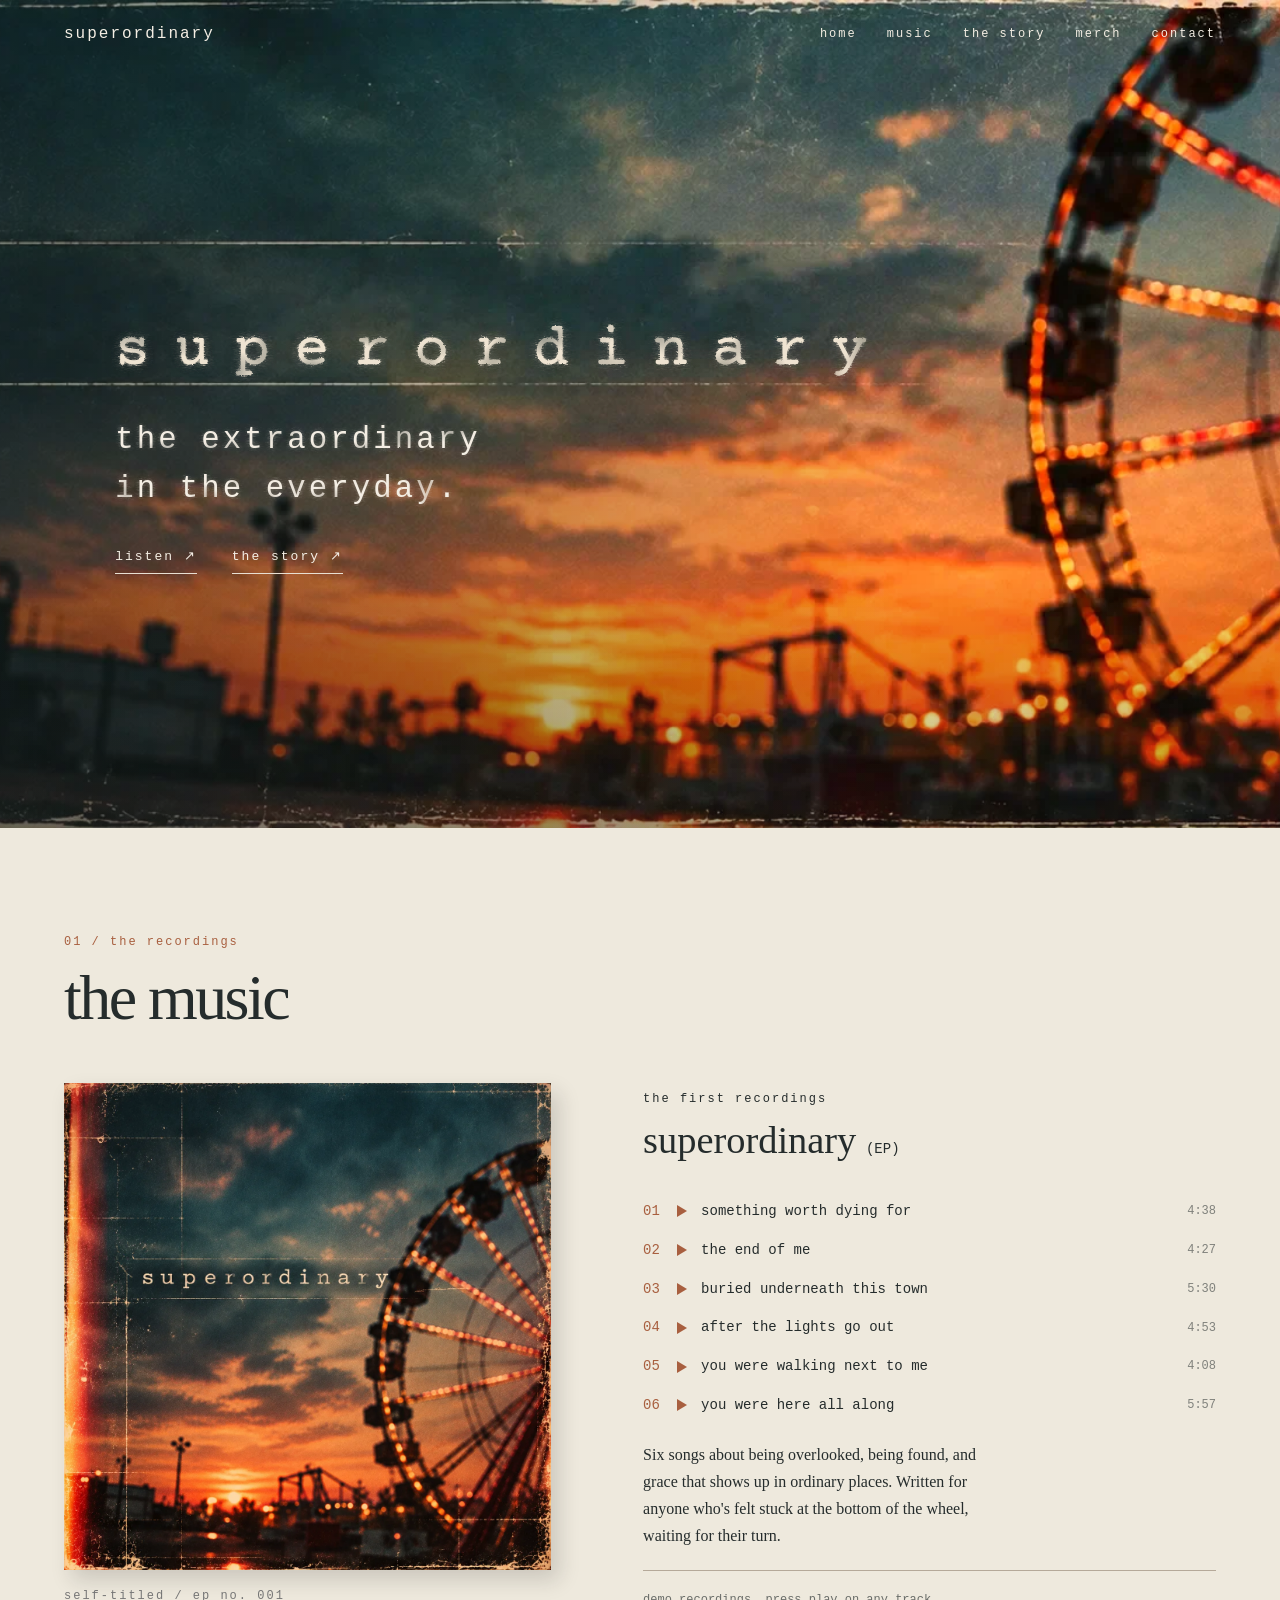
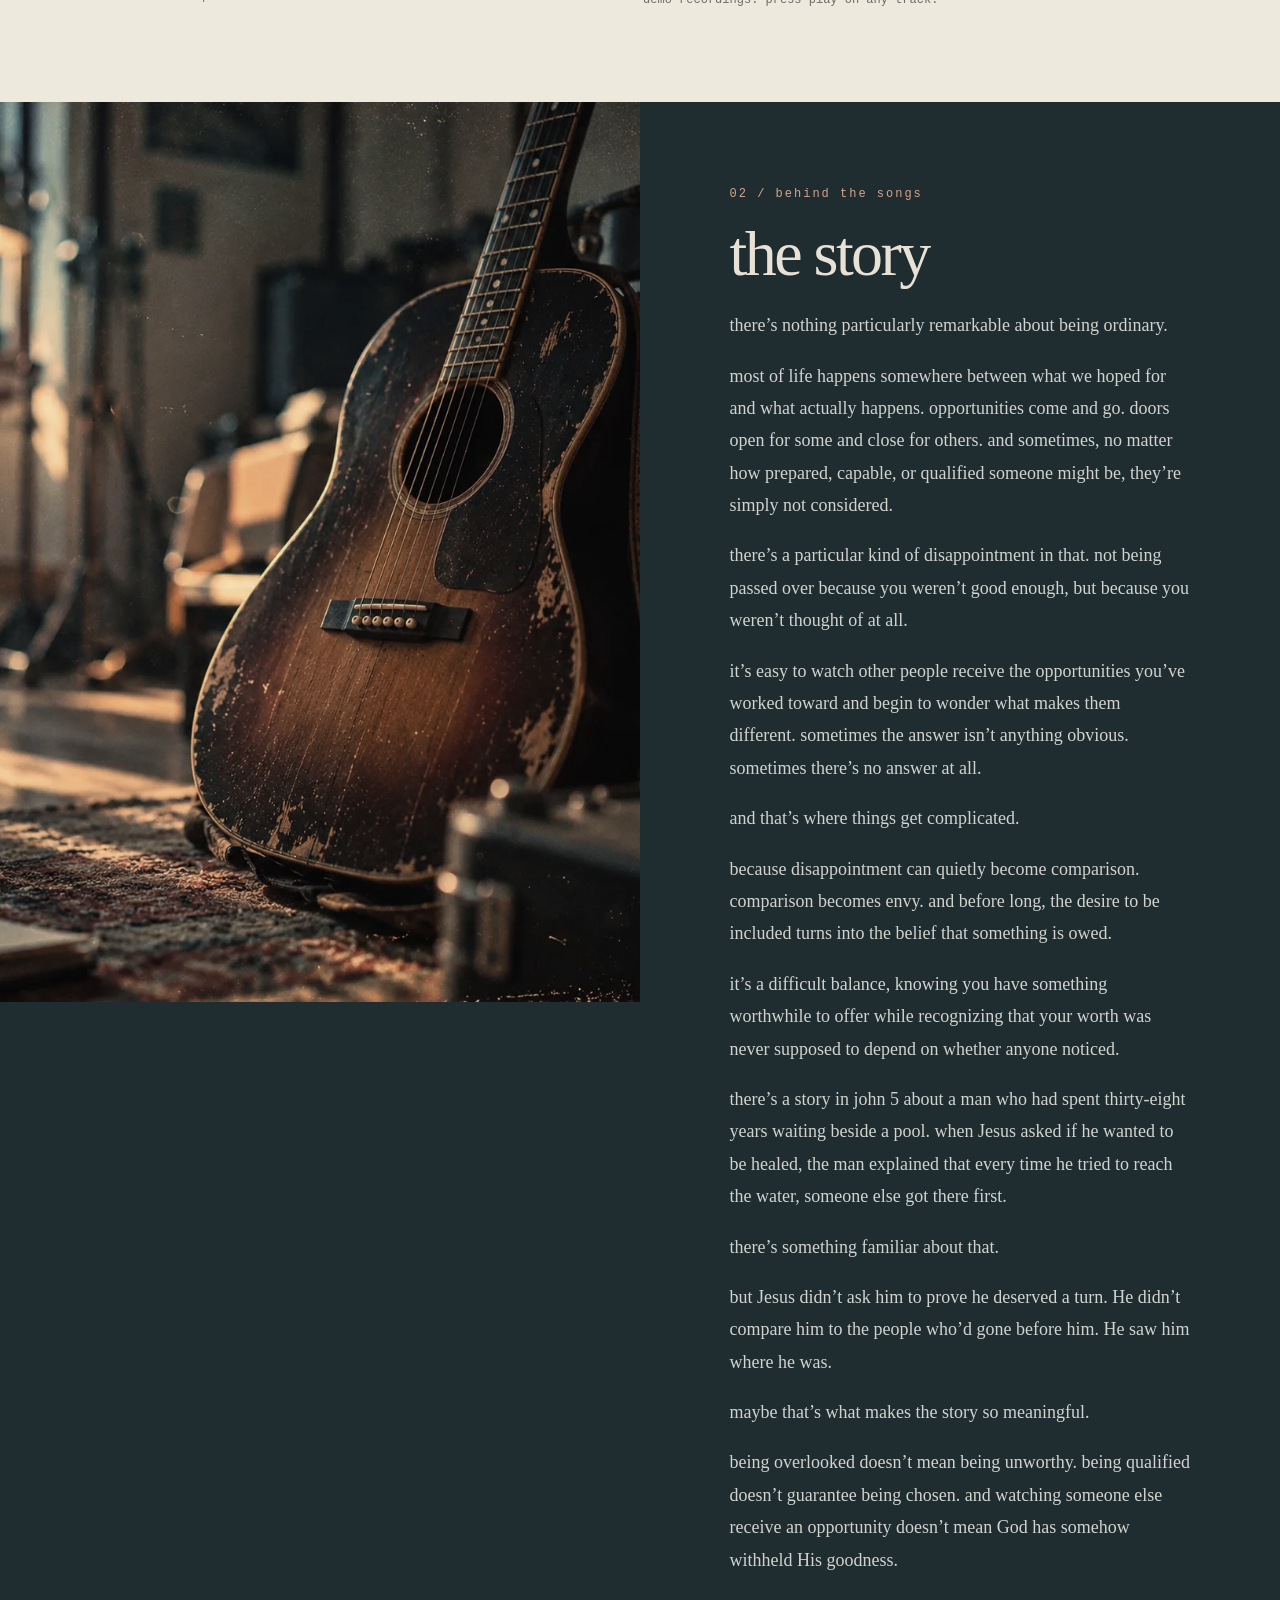
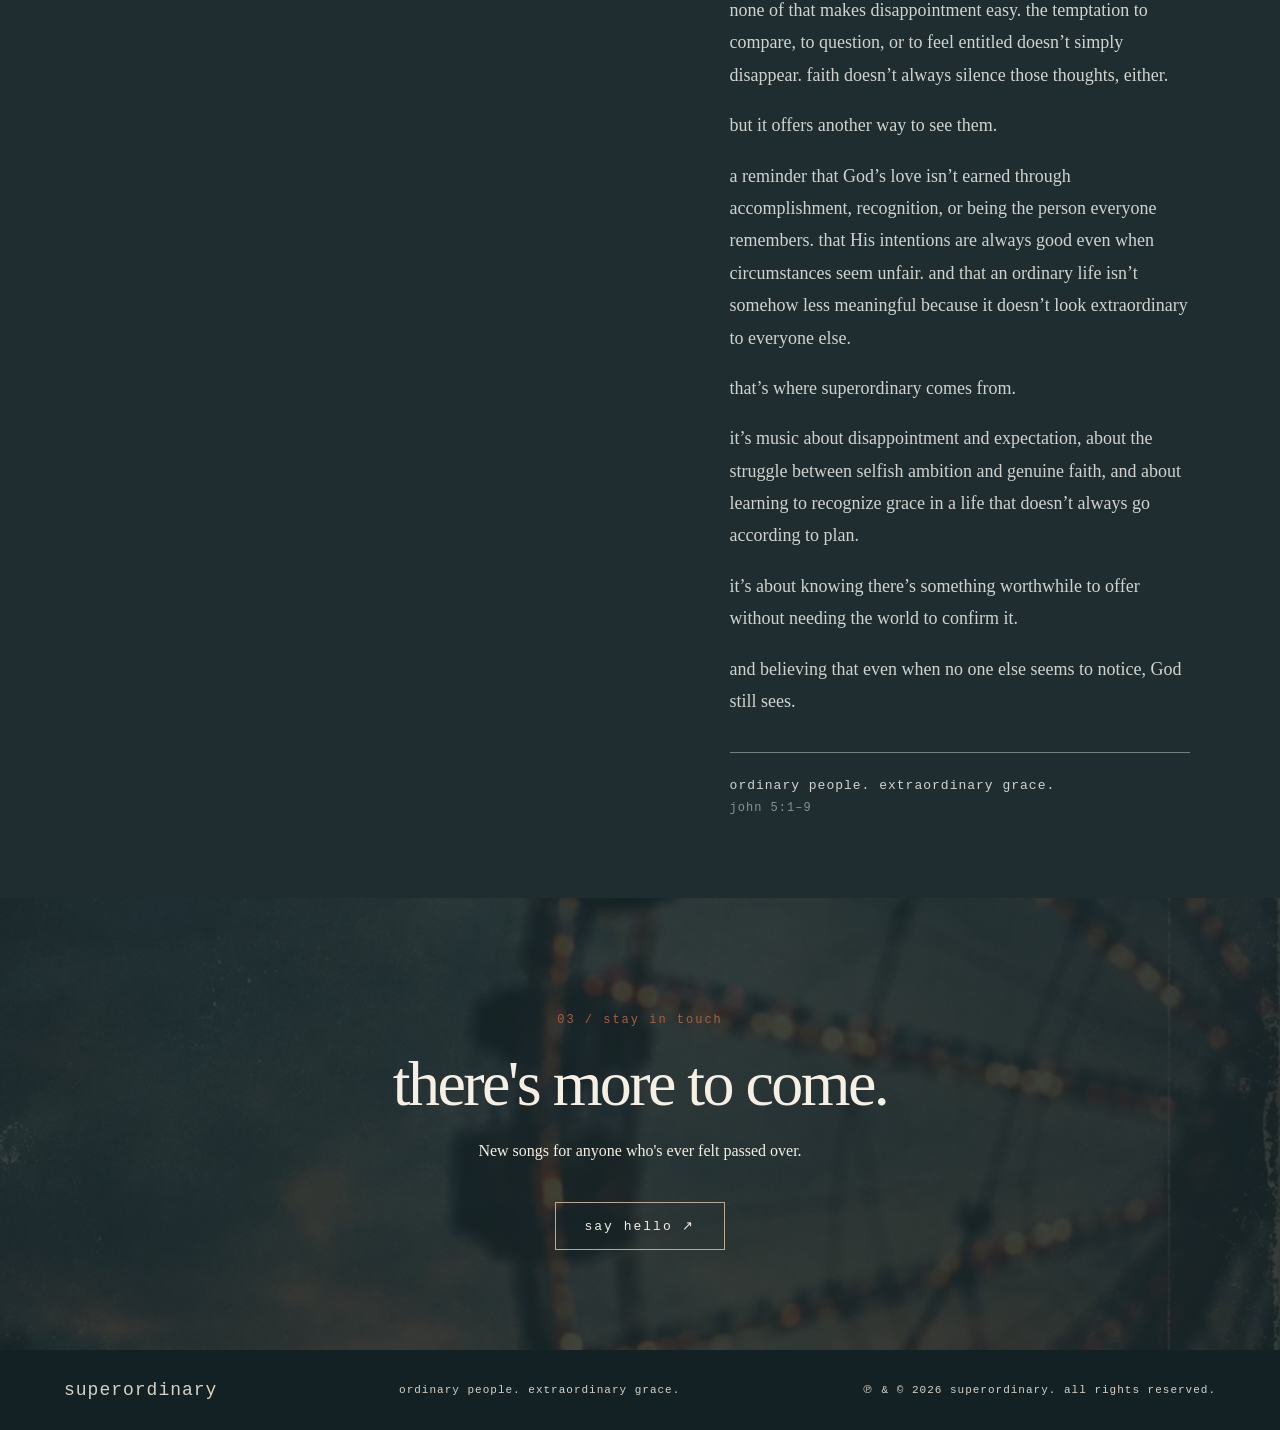
==== commit 072ef07f: "Add /merch storefront page - merch/index.html reuses the site nav, hero (photo, ink title,   twinkle" ====
--- a/index.html
+++ b/index.html
@@ -1,7 +1,7 @@
 <!doctype html>
 <html lang="en"><head><meta charset="utf-8"><meta name="viewport" content="width=device-width,initial-scale=1"><meta name="theme-color" content="#202b2d"><meta name="description" content="superordinary: melodic alternative rock. ordinary people. extraordinary grace."><title>superordinary | the extraordinary in the everyday</title><link rel="canonical" href="https://superordinarymusic.com/"><meta property="og:type" content="website"><meta property="og:site_name" content="superordinary"><meta property="og:title" content="superordinary | the extraordinary in the everyday"><meta property="og:description" content="Melodic alternative rock for anyone who's ever felt overlooked. Listen to the first EP."><meta property="og:url" content="https://superordinarymusic.com/"><meta property="og:image" content="https://superordinarymusic.com/assets/og.jpg"><meta property="og:image:width" content="1200"><meta property="og:image:height" content="630"><meta name="twitter:card" content="summary_large_image"><link rel="icon" type="image/png" sizes="32x32" href="assets/favicon-32.png"><link rel="apple-touch-icon" href="assets/apple-touch-icon.png"><link rel="stylesheet" href="styles.css"></head>
 <body><svg width="0" height="0" style="position:absolute" aria-hidden="true" focusable="false"><defs><filter id="ink" x="-8%" y="-45%" width="116%" height="190%" color-interpolation-filters="sRGB"><feTurbulence type="fractalNoise" baseFrequency="0.9" numOctaves="2" seed="4" result="fine"/><feDisplacementMap in="SourceGraphic" in2="fine" scale="2.2" xChannelSelector="R" yChannelSelector="G" result="rough"/><feTurbulence type="fractalNoise" baseFrequency="0.22 1.1" numOctaves="3" seed="7" result="fiber"/><feGaussianBlur in="rough" stdDeviation="1.5" result="b1"/><feDisplacementMap in="b1" in2="fiber" scale="6" xChannelSelector="R" yChannelSelector="G" result="b1d"/><feComponentTransfer in="b1d" result="spread"><feFuncA type="table" tableValues="0 0 .5 .85 1"/></feComponentTransfer><feGaussianBlur in="rough" stdDeviation="4" result="b2"/><feDisplacementMap in="b2" in2="fiber" scale="12" xChannelSelector="G" yChannelSelector="R" result="b2d"/><feComponentTransfer in="b2d" result="seep"><feFuncA type="linear" slope=".42"/></feComponentTransfer><feTurbulence type="fractalNoise" baseFrequency="0.03" numOctaves="1" seed="2" result="patch"/><feColorMatrix in="patch" type="matrix" values="0 0 0 0 0 0 0 0 0 0 0 0 0 0 0 1.5 0 0 0 .2" result="density"/><feMerge result="inked"><feMergeNode in="seep"/><feMergeNode in="spread"/><feMergeNode in="rough"/></feMerge><feComposite in="inked" in2="density" operator="in"/></filter><filter id="ink-sm" x="-5%" y="-40%" width="110%" height="180%" color-interpolation-filters="sRGB"><feTurbulence type="fractalNoise" baseFrequency="0.9" numOctaves="2" seed="9" result="fine"/><feDisplacementMap in="SourceGraphic" in2="fine" scale="1.4" xChannelSelector="R" yChannelSelector="G" result="rough"/><feTurbulence type="fractalNoise" baseFrequency="0.25 1.2" numOctaves="3" seed="3" result="fiber"/><feGaussianBlur in="rough" stdDeviation="2.2" result="b2"/><feDisplacementMap in="b2" in2="fiber" scale="7" xChannelSelector="G" yChannelSelector="R" result="b2d"/><feComponentTransfer in="b2d" result="seep"><feFuncA type="linear" slope=".35"/></feComponentTransfer><feTurbulence type="fractalNoise" baseFrequency="0.04" numOctaves="1" seed="5" result="patch"/><feColorMatrix in="patch" type="matrix" values="0 0 0 0 0 0 0 0 0 0 0 0 0 0 0 1.3 0 0 0 .35" result="density"/><feMerge result="inked"><feMergeNode in="seep"/><feMergeNode in="rough"/></feMerge><feComposite in="inked" in2="density" operator="in"/></filter></defs></svg><a class="skip" href="#music">skip to content</a>
-<header class="hero" id="home"><div class="twinkles" aria-hidden="true"></div><nav class="nav" aria-label="Main navigation"><a class="brand-small" href="#home">superordinary</a><button class="menu" type="button" aria-label="Toggle navigation" aria-expanded="false">menu +</button><div class="nav-links" id="navlinks"><a href="#home">home</a><a href="#music">music</a><a href="#story">the story</a><a href="#contact">contact</a></div></nav><div class="hero-inner"><h1>superordinary</h1><p class="hero-sub">the extraordinary<br>in the everyday.</p><div class="hero-cta"><a href="#music">listen <span>↗</span></a><a href="#story">the story <span>↗</span></a></div></div></header>
+<header class="hero" id="home"><div class="twinkles" aria-hidden="true"></div><nav class="nav" aria-label="Main navigation"><a class="brand-small" href="#home">superordinary</a><button class="menu" type="button" aria-label="Toggle navigation" aria-expanded="false">menu +</button><div class="nav-links" id="navlinks"><a href="#home">home</a><a href="#music">music</a><a href="#story">the story</a><a href="merch/">merch</a><a href="#contact">contact</a></div></nav><div class="hero-inner"><h1>superordinary</h1><p class="hero-sub">the extraordinary<br>in the everyday.</p><div class="hero-cta"><a href="#music">listen <span>↗</span></a><a href="#story">the story <span>↗</span></a></div></div></header>
 <main><section class="paper music-section" id="music"><div class="wrap"><div class="section-head"><p class="kicker">01 / the recordings</p><h2>the music</h2></div><div class="music-grid"><div class="record"><img src="assets/ep.webp" alt="superordinary Ferris wheel EP artwork"><span class="caption">self-titled / ep no. 001</span></div><div class="record-info"><p class="eyebrow dark">the first recordings</p><h3>superordinary <em>(EP)</em></h3><ol class="tracklist"><li><button class="track" type="button" data-src="assets/audio/something-worth-dying-for.mp3" aria-label="play something worth dying for"><svg class="ic-play" viewBox="0 0 10 12" aria-hidden="true"><path d="M0 0l10 6-10 6z"/></svg><svg class="ic-pause" viewBox="0 0 10 12" aria-hidden="true"><path d="M0 0h3.5v12H0zM6.5 0H10v12H6.5z"/></svg><span class="t-name">something worth dying for</span><span class="t-time">4:38</span></button></li><li><button class="track" type="button" data-src="assets/audio/the-end-of-me.mp3" aria-label="play the end of me"><svg class="ic-play" viewBox="0 0 10 12" aria-hidden="true"><path d="M0 0l10 6-10 6z"/></svg><svg class="ic-pause" viewBox="0 0 10 12" aria-hidden="true"><path d="M0 0h3.5v12H0zM6.5 0H10v12H6.5z"/></svg><span class="t-name">the end of me</span><span class="t-time">4:27</span></button></li><li><button class="track" type="button" data-src="assets/audio/buried-underneath-this-town.mp3" aria-label="play buried underneath this town"><svg class="ic-play" viewBox="0 0 10 12" aria-hidden="true"><path d="M0 0l10 6-10 6z"/></svg><svg class="ic-pause" viewBox="0 0 10 12" aria-hidden="true"><path d="M0 0h3.5v12H0zM6.5 0H10v12H6.5z"/></svg><span class="t-name">buried underneath this town</span><span class="t-time">5:30</span></button></li><li><button class="track" type="button" data-src="assets/audio/after-the-lights-go-out.mp3" aria-label="play after the lights go out"><svg class="ic-play" viewBox="0 0 10 12" aria-hidden="true"><path d="M0 0l10 6-10 6z"/></svg><svg class="ic-pause" viewBox="0 0 10 12" aria-hidden="true"><path d="M0 0h3.5v12H0zM6.5 0H10v12H6.5z"/></svg><span class="t-name">after the lights go out</span><span class="t-time">4:53</span></button></li><li><button class="track" type="button" data-src="assets/audio/you-were-walking-next-to-me.mp3" aria-label="play you were walking next to me"><svg class="ic-play" viewBox="0 0 10 12" aria-hidden="true"><path d="M0 0l10 6-10 6z"/></svg><svg class="ic-pause" viewBox="0 0 10 12" aria-hidden="true"><path d="M0 0h3.5v12H0zM6.5 0H10v12H6.5z"/></svg><span class="t-name">you were walking next to me</span><span class="t-time">4:08</span></button></li><li><button class="track" type="button" data-src="assets/audio/you-were-here-all-along.mp3" aria-label="play you were here all along"><svg class="ic-play" viewBox="0 0 10 12" aria-hidden="true"><path d="M0 0l10 6-10 6z"/></svg><svg class="ic-pause" viewBox="0 0 10 12" aria-hidden="true"><path d="M0 0h3.5v12H0zM6.5 0H10v12H6.5z"/></svg><span class="t-name">you were here all along</span><span class="t-time">5:57</span></button></li></ol><div class="player" hidden><div class="bar" role="slider" aria-label="seek" tabindex="0"><div class="fill"></div></div><span class="now">0:00</span></div><audio preload="none"></audio><p class="release-note">Six songs about being overlooked, being found, and grace that shows up in ordinary places. Written for anyone who's felt stuck at the bottom of the wheel, waiting for their turn.</p><div class="links-row"><span class="coming">demo recordings. press play on any track.</span></div></div></div></div></section>
 <section class="story-section" id="story"><div class="story-photo"><img src="assets/artist.webp" alt="A worn acoustic guitar leaning against an amp in warm afternoon light, an open notebook on the rug"></div><div class="story-copy"><p class="kicker">02 / behind the songs</p><h2>the story</h2><p>there’s nothing particularly remarkable about being ordinary.</p><p>most of life happens somewhere between what we hoped for and what actually happens. opportunities come and go. doors open for some and close for others. and sometimes, no matter how prepared, capable, or qualified someone might be, they’re simply not considered.</p><p>there’s a particular kind of disappointment in that. not being passed over because you weren’t good enough, but because you weren’t thought of at all.</p><p>it’s easy to watch other people receive the opportunities you’ve worked toward and begin to wonder what makes them different. sometimes the answer isn’t anything obvious. sometimes there’s no answer at all.</p><p>and that’s where things get complicated.</p><p>because disappointment can quietly become comparison. comparison becomes envy. and before long, the desire to be included turns into the belief that something is owed.</p><p>it’s a difficult balance, knowing you have something worthwhile to offer while recognizing that your worth was never supposed to depend on whether anyone noticed.</p><p>there’s a story in john 5 about a man who had spent thirty-eight years waiting beside a pool. when Jesus asked if he wanted to be healed, the man explained that every time he tried to reach the water, someone else got there first.</p><p>there’s something familiar about that.</p><p>but Jesus didn’t ask him to prove he deserved a turn. He didn’t compare him to the people who’d gone before him. He saw him where he was.</p><p>maybe that’s what makes the story so meaningful.</p><p>being overlooked doesn’t mean being unworthy. being qualified doesn’t guarantee being chosen. and watching someone else receive an opportunity doesn’t mean God has somehow withheld His goodness.</p><p>none of that makes disappointment easy. the temptation to compare, to question, or to feel entitled doesn’t simply disappear. faith doesn’t always silence those thoughts, either.</p><p>but it offers another way to see them.</p><p>a reminder that God’s love isn’t earned through accomplishment, recognition, or being the person everyone remembers. that His intentions are always good even when circumstances seem unfair. and that an ordinary life isn’t somehow less meaningful because it doesn’t look extraordinary to everyone else.</p><p>that’s where superordinary comes from.</p><p>it’s music about disappointment and expectation, about the struggle between selfish ambition and genuine faith, and about learning to recognize grace in a life that doesn’t always go according to plan.</p><p>it’s about knowing there’s something worthwhile to offer without needing the world to confirm it.</p><p>and believing that even when no one else seems to notice, God still sees.</p><p class="story-signoff">ordinary people. extraordinary grace.<span class="cite">john 5:1–9</span></p></div></section>
 
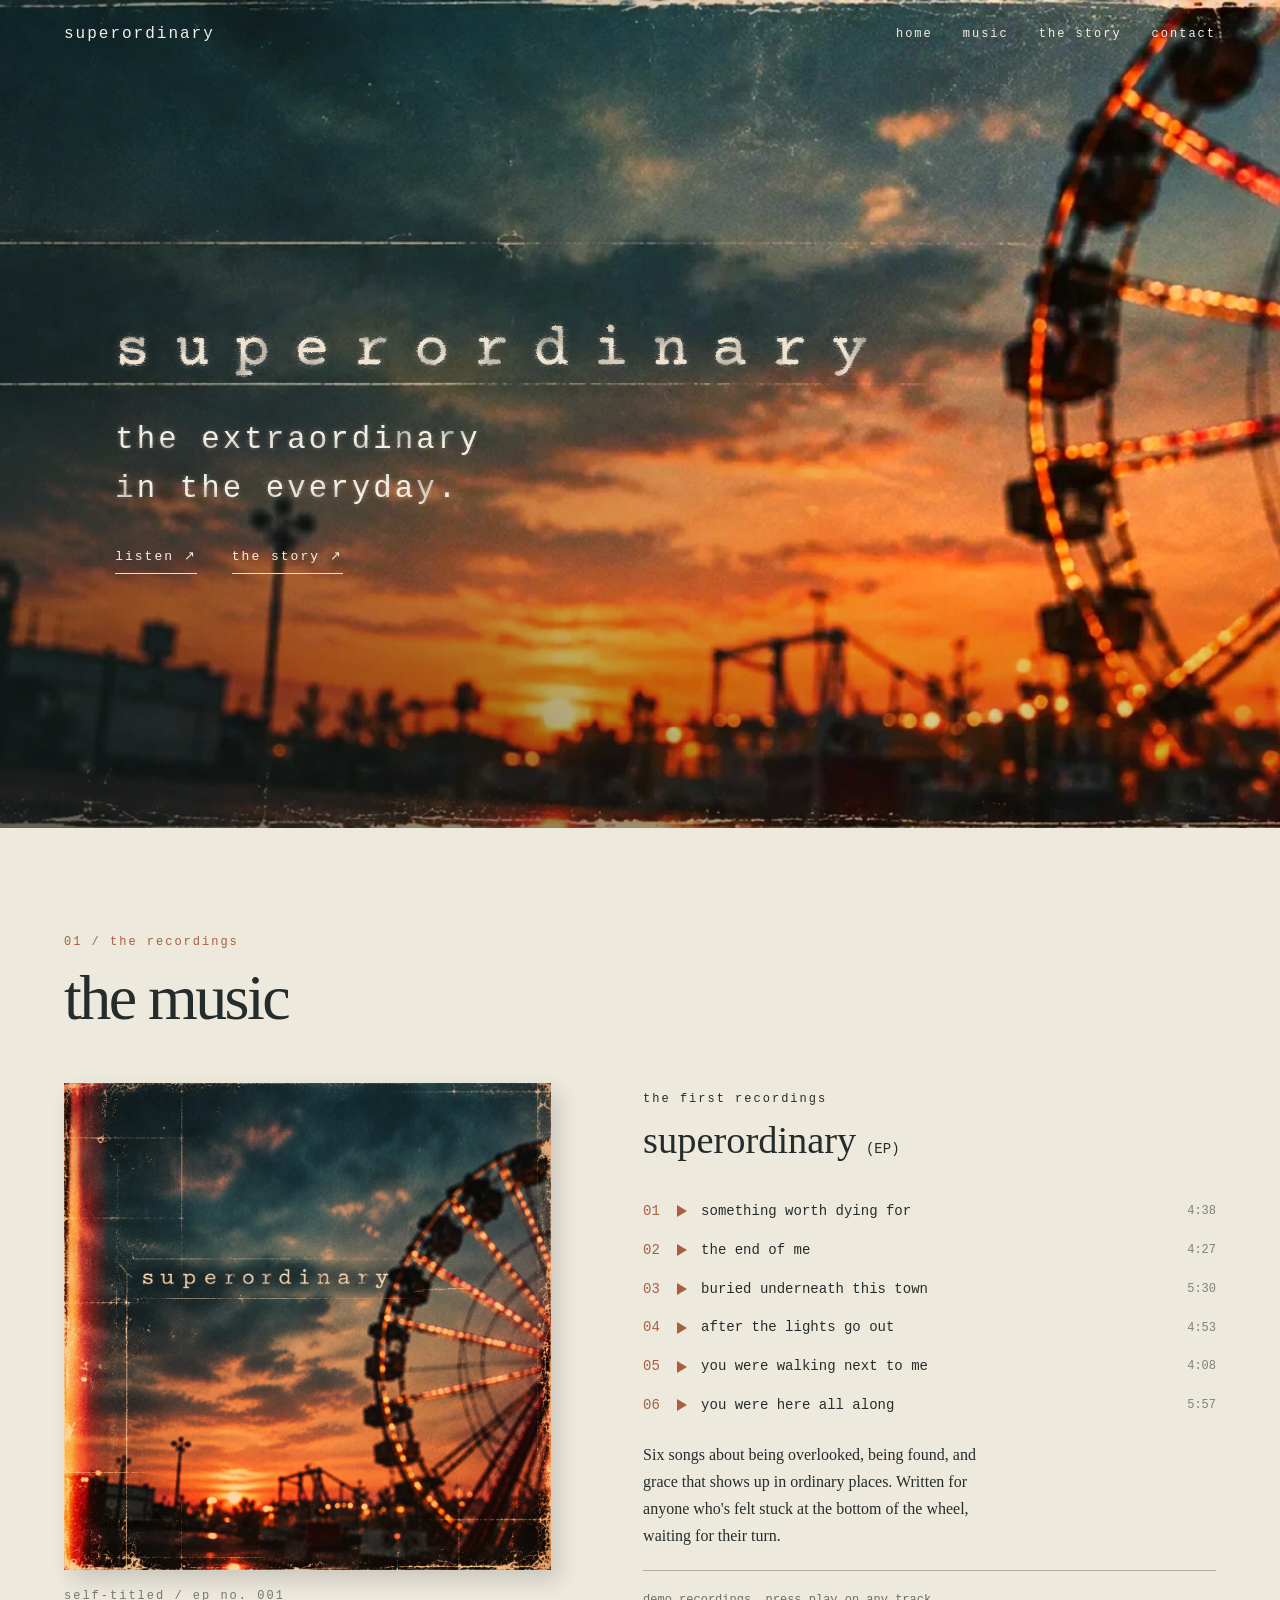
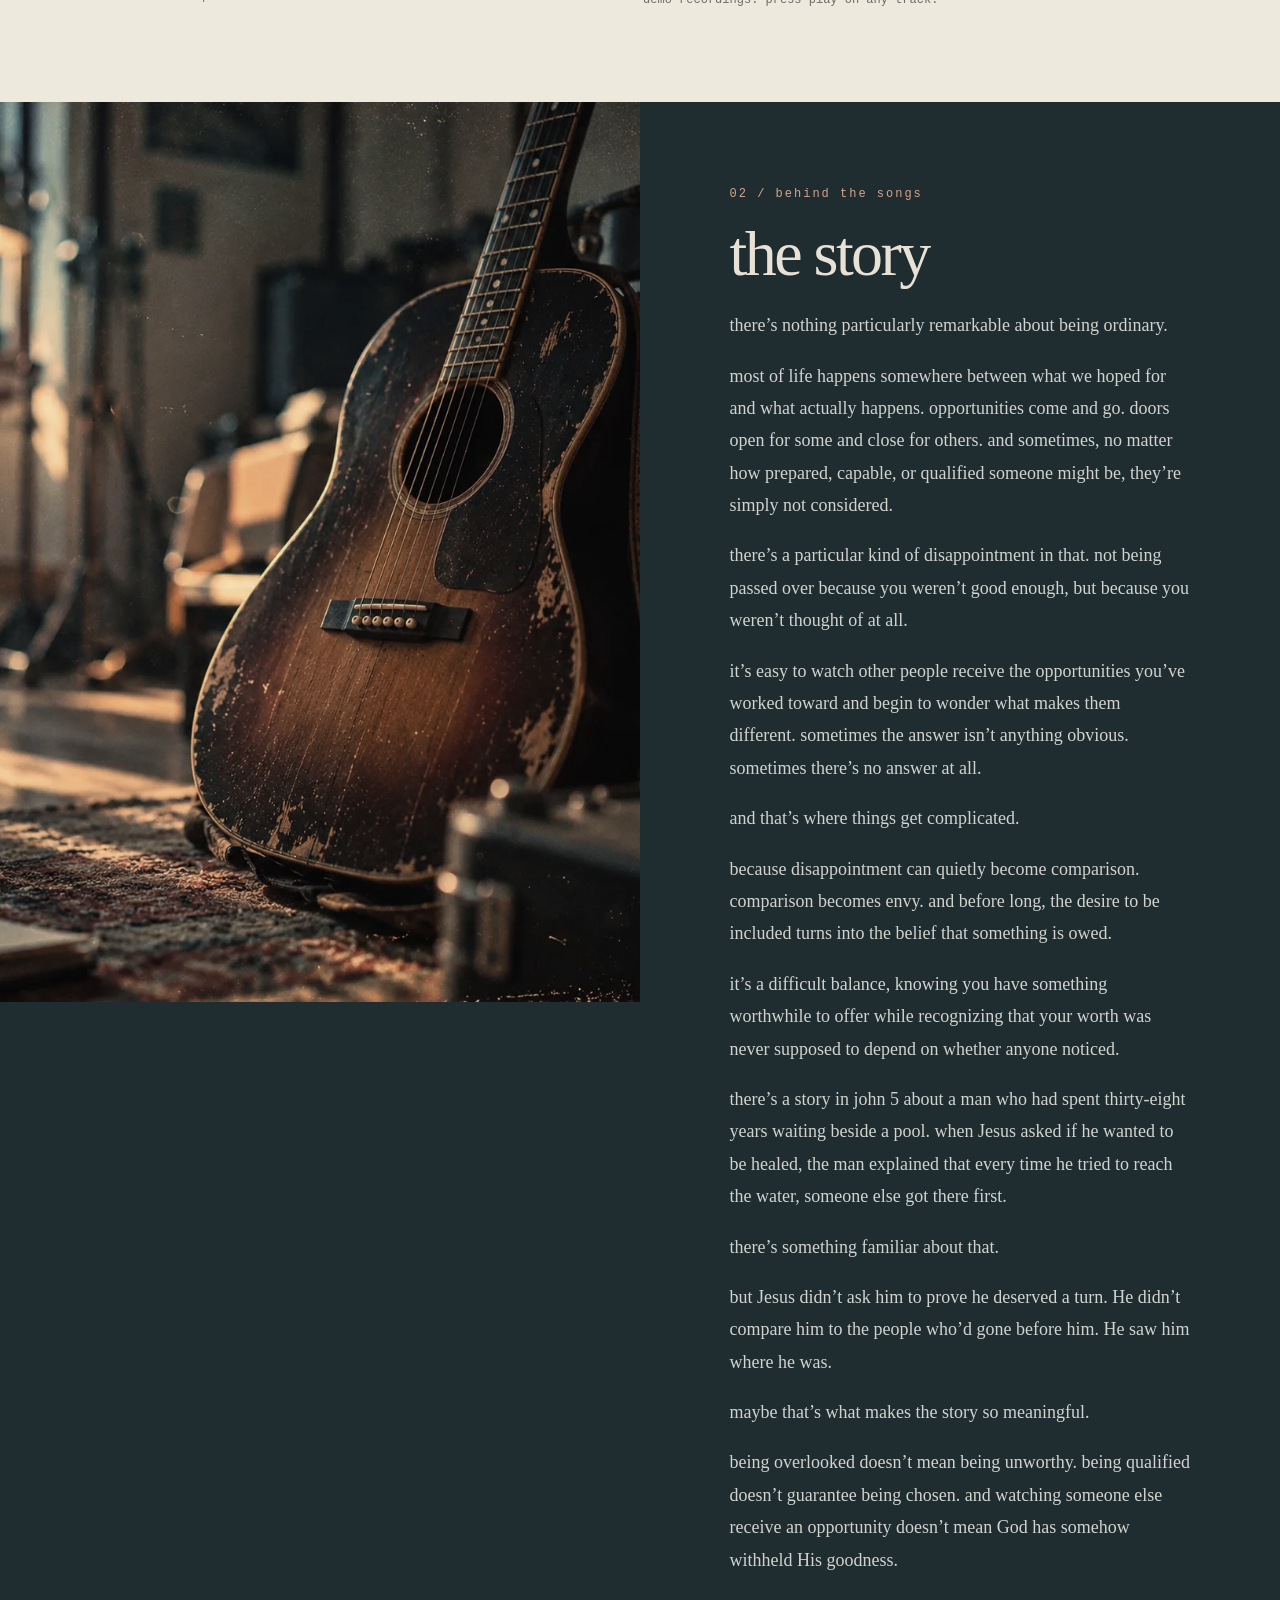
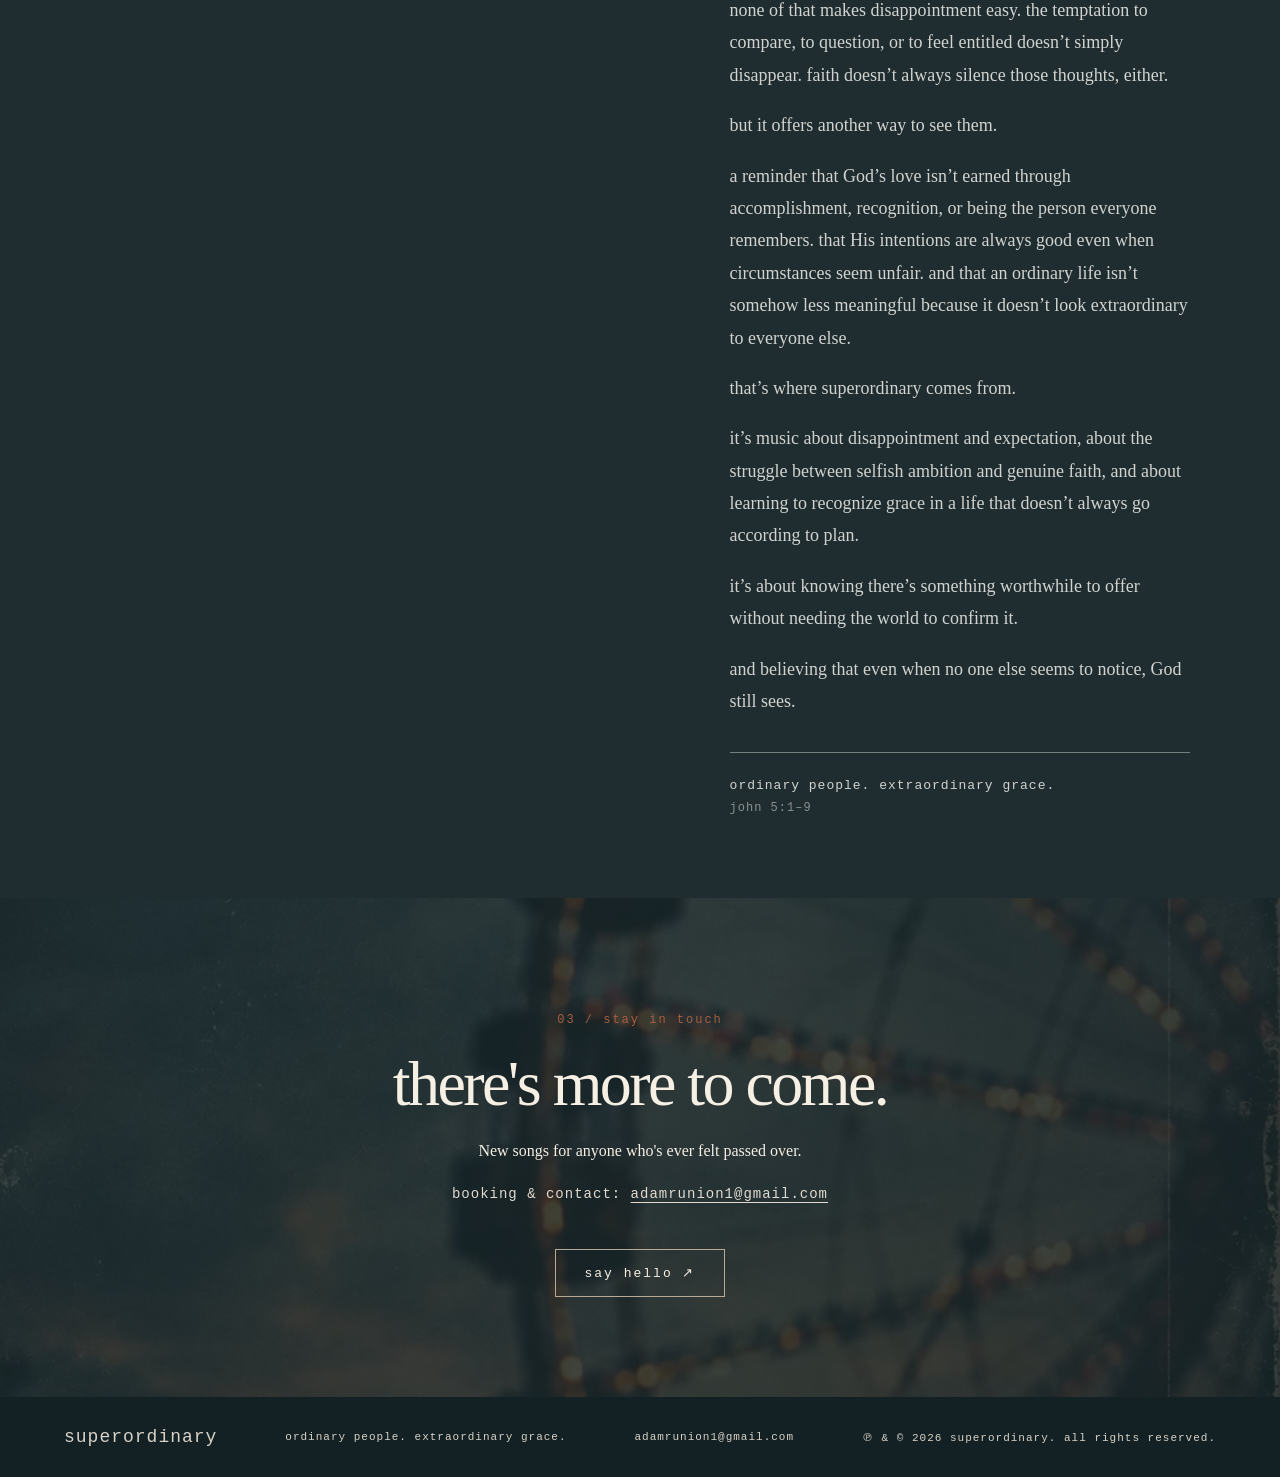
==== commit d7541942: "Show Spotify contact email; remove merch for now - Contact section and footer show adamrunion1@gmail" ====
--- a/index.html
+++ b/index.html
@@ -1,9 +1,9 @@
 <!doctype html>
 <html lang="en"><head><meta charset="utf-8"><meta name="viewport" content="width=device-width,initial-scale=1"><meta name="theme-color" content="#202b2d"><meta name="description" content="superordinary: melodic alternative rock. ordinary people. extraordinary grace."><title>superordinary | the extraordinary in the everyday</title><link rel="canonical" href="https://superordinarymusic.com/"><meta property="og:type" content="website"><meta property="og:site_name" content="superordinary"><meta property="og:title" content="superordinary | the extraordinary in the everyday"><meta property="og:description" content="Melodic alternative rock for anyone who's ever felt overlooked. Listen to the first EP."><meta property="og:url" content="https://superordinarymusic.com/"><meta property="og:image" content="https://superordinarymusic.com/assets/og.jpg"><meta property="og:image:width" content="1200"><meta property="og:image:height" content="630"><meta name="twitter:card" content="summary_large_image"><link rel="icon" type="image/png" sizes="32x32" href="assets/favicon-32.png"><link rel="apple-touch-icon" href="assets/apple-touch-icon.png"><link rel="stylesheet" href="styles.css"></head>
 <body><svg width="0" height="0" style="position:absolute" aria-hidden="true" focusable="false"><defs><filter id="ink" x="-8%" y="-45%" width="116%" height="190%" color-interpolation-filters="sRGB"><feTurbulence type="fractalNoise" baseFrequency="0.9" numOctaves="2" seed="4" result="fine"/><feDisplacementMap in="SourceGraphic" in2="fine" scale="2.2" xChannelSelector="R" yChannelSelector="G" result="rough"/><feTurbulence type="fractalNoise" baseFrequency="0.22 1.1" numOctaves="3" seed="7" result="fiber"/><feGaussianBlur in="rough" stdDeviation="1.5" result="b1"/><feDisplacementMap in="b1" in2="fiber" scale="6" xChannelSelector="R" yChannelSelector="G" result="b1d"/><feComponentTransfer in="b1d" result="spread"><feFuncA type="table" tableValues="0 0 .5 .85 1"/></feComponentTransfer><feGaussianBlur in="rough" stdDeviation="4" result="b2"/><feDisplacementMap in="b2" in2="fiber" scale="12" xChannelSelector="G" yChannelSelector="R" result="b2d"/><feComponentTransfer in="b2d" result="seep"><feFuncA type="linear" slope=".42"/></feComponentTransfer><feTurbulence type="fractalNoise" baseFrequency="0.03" numOctaves="1" seed="2" result="patch"/><feColorMatrix in="patch" type="matrix" values="0 0 0 0 0 0 0 0 0 0 0 0 0 0 0 1.5 0 0 0 .2" result="density"/><feMerge result="inked"><feMergeNode in="seep"/><feMergeNode in="spread"/><feMergeNode in="rough"/></feMerge><feComposite in="inked" in2="density" operator="in"/></filter><filter id="ink-sm" x="-5%" y="-40%" width="110%" height="180%" color-interpolation-filters="sRGB"><feTurbulence type="fractalNoise" baseFrequency="0.9" numOctaves="2" seed="9" result="fine"/><feDisplacementMap in="SourceGraphic" in2="fine" scale="1.4" xChannelSelector="R" yChannelSelector="G" result="rough"/><feTurbulence type="fractalNoise" baseFrequency="0.25 1.2" numOctaves="3" seed="3" result="fiber"/><feGaussianBlur in="rough" stdDeviation="2.2" result="b2"/><feDisplacementMap in="b2" in2="fiber" scale="7" xChannelSelector="G" yChannelSelector="R" result="b2d"/><feComponentTransfer in="b2d" result="seep"><feFuncA type="linear" slope=".35"/></feComponentTransfer><feTurbulence type="fractalNoise" baseFrequency="0.04" numOctaves="1" seed="5" result="patch"/><feColorMatrix in="patch" type="matrix" values="0 0 0 0 0 0 0 0 0 0 0 0 0 0 0 1.3 0 0 0 .35" result="density"/><feMerge result="inked"><feMergeNode in="seep"/><feMergeNode in="rough"/></feMerge><feComposite in="inked" in2="density" operator="in"/></filter></defs></svg><a class="skip" href="#music">skip to content</a>
-<header class="hero" id="home"><div class="twinkles" aria-hidden="true"></div><nav class="nav" aria-label="Main navigation"><a class="brand-small" href="#home">superordinary</a><button class="menu" type="button" aria-label="Toggle navigation" aria-expanded="false">menu +</button><div class="nav-links" id="navlinks"><a href="#home">home</a><a href="#music">music</a><a href="#story">the story</a><a href="merch/">merch</a><a href="#contact">contact</a></div></nav><div class="hero-inner"><h1>superordinary</h1><p class="hero-sub">the extraordinary<br>in the everyday.</p><div class="hero-cta"><a href="#music">listen <span>↗</span></a><a href="#story">the story <span>↗</span></a></div></div></header>
+<header class="hero" id="home"><div class="twinkles" aria-hidden="true"></div><nav class="nav" aria-label="Main navigation"><a class="brand-small" href="#home">superordinary</a><button class="menu" type="button" aria-label="Toggle navigation" aria-expanded="false">menu +</button><div class="nav-links" id="navlinks"><a href="#home">home</a><a href="#music">music</a><a href="#story">the story</a><a href="#contact">contact</a></div></nav><div class="hero-inner"><h1>superordinary</h1><p class="hero-sub">the extraordinary<br>in the everyday.</p><div class="hero-cta"><a href="#music">listen <span>↗</span></a><a href="#story">the story <span>↗</span></a></div></div></header>
 <main><section class="paper music-section" id="music"><div class="wrap"><div class="section-head"><p class="kicker">01 / the recordings</p><h2>the music</h2></div><div class="music-grid"><div class="record"><img src="assets/ep.webp" alt="superordinary Ferris wheel EP artwork"><span class="caption">self-titled / ep no. 001</span></div><div class="record-info"><p class="eyebrow dark">the first recordings</p><h3>superordinary <em>(EP)</em></h3><ol class="tracklist"><li><button class="track" type="button" data-src="assets/audio/something-worth-dying-for.mp3" aria-label="play something worth dying for"><svg class="ic-play" viewBox="0 0 10 12" aria-hidden="true"><path d="M0 0l10 6-10 6z"/></svg><svg class="ic-pause" viewBox="0 0 10 12" aria-hidden="true"><path d="M0 0h3.5v12H0zM6.5 0H10v12H6.5z"/></svg><span class="t-name">something worth dying for</span><span class="t-time">4:38</span></button></li><li><button class="track" type="button" data-src="assets/audio/the-end-of-me.mp3" aria-label="play the end of me"><svg class="ic-play" viewBox="0 0 10 12" aria-hidden="true"><path d="M0 0l10 6-10 6z"/></svg><svg class="ic-pause" viewBox="0 0 10 12" aria-hidden="true"><path d="M0 0h3.5v12H0zM6.5 0H10v12H6.5z"/></svg><span class="t-name">the end of me</span><span class="t-time">4:27</span></button></li><li><button class="track" type="button" data-src="assets/audio/buried-underneath-this-town.mp3" aria-label="play buried underneath this town"><svg class="ic-play" viewBox="0 0 10 12" aria-hidden="true"><path d="M0 0l10 6-10 6z"/></svg><svg class="ic-pause" viewBox="0 0 10 12" aria-hidden="true"><path d="M0 0h3.5v12H0zM6.5 0H10v12H6.5z"/></svg><span class="t-name">buried underneath this town</span><span class="t-time">5:30</span></button></li><li><button class="track" type="button" data-src="assets/audio/after-the-lights-go-out.mp3" aria-label="play after the lights go out"><svg class="ic-play" viewBox="0 0 10 12" aria-hidden="true"><path d="M0 0l10 6-10 6z"/></svg><svg class="ic-pause" viewBox="0 0 10 12" aria-hidden="true"><path d="M0 0h3.5v12H0zM6.5 0H10v12H6.5z"/></svg><span class="t-name">after the lights go out</span><span class="t-time">4:53</span></button></li><li><button class="track" type="button" data-src="assets/audio/you-were-walking-next-to-me.mp3" aria-label="play you were walking next to me"><svg class="ic-play" viewBox="0 0 10 12" aria-hidden="true"><path d="M0 0l10 6-10 6z"/></svg><svg class="ic-pause" viewBox="0 0 10 12" aria-hidden="true"><path d="M0 0h3.5v12H0zM6.5 0H10v12H6.5z"/></svg><span class="t-name">you were walking next to me</span><span class="t-time">4:08</span></button></li><li><button class="track" type="button" data-src="assets/audio/you-were-here-all-along.mp3" aria-label="play you were here all along"><svg class="ic-play" viewBox="0 0 10 12" aria-hidden="true"><path d="M0 0l10 6-10 6z"/></svg><svg class="ic-pause" viewBox="0 0 10 12" aria-hidden="true"><path d="M0 0h3.5v12H0zM6.5 0H10v12H6.5z"/></svg><span class="t-name">you were here all along</span><span class="t-time">5:57</span></button></li></ol><div class="player" hidden><div class="bar" role="slider" aria-label="seek" tabindex="0"><div class="fill"></div></div><span class="now">0:00</span></div><audio preload="none"></audio><p class="release-note">Six songs about being overlooked, being found, and grace that shows up in ordinary places. Written for anyone who's felt stuck at the bottom of the wheel, waiting for their turn.</p><div class="links-row"><span class="coming">demo recordings. press play on any track.</span></div></div></div></div></section>
 <section class="story-section" id="story"><div class="story-photo"><img src="assets/artist.webp" alt="A worn acoustic guitar leaning against an amp in warm afternoon light, an open notebook on the rug"></div><div class="story-copy"><p class="kicker">02 / behind the songs</p><h2>the story</h2><p>there’s nothing particularly remarkable about being ordinary.</p><p>most of life happens somewhere between what we hoped for and what actually happens. opportunities come and go. doors open for some and close for others. and sometimes, no matter how prepared, capable, or qualified someone might be, they’re simply not considered.</p><p>there’s a particular kind of disappointment in that. not being passed over because you weren’t good enough, but because you weren’t thought of at all.</p><p>it’s easy to watch other people receive the opportunities you’ve worked toward and begin to wonder what makes them different. sometimes the answer isn’t anything obvious. sometimes there’s no answer at all.</p><p>and that’s where things get complicated.</p><p>because disappointment can quietly become comparison. comparison becomes envy. and before long, the desire to be included turns into the belief that something is owed.</p><p>it’s a difficult balance, knowing you have something worthwhile to offer while recognizing that your worth was never supposed to depend on whether anyone noticed.</p><p>there’s a story in john 5 about a man who had spent thirty-eight years waiting beside a pool. when Jesus asked if he wanted to be healed, the man explained that every time he tried to reach the water, someone else got there first.</p><p>there’s something familiar about that.</p><p>but Jesus didn’t ask him to prove he deserved a turn. He didn’t compare him to the people who’d gone before him. He saw him where he was.</p><p>maybe that’s what makes the story so meaningful.</p><p>being overlooked doesn’t mean being unworthy. being qualified doesn’t guarantee being chosen. and watching someone else receive an opportunity doesn’t mean God has somehow withheld His goodness.</p><p>none of that makes disappointment easy. the temptation to compare, to question, or to feel entitled doesn’t simply disappear. faith doesn’t always silence those thoughts, either.</p><p>but it offers another way to see them.</p><p>a reminder that God’s love isn’t earned through accomplishment, recognition, or being the person everyone remembers. that His intentions are always good even when circumstances seem unfair. and that an ordinary life isn’t somehow less meaningful because it doesn’t look extraordinary to everyone else.</p><p>that’s where superordinary comes from.</p><p>it’s music about disappointment and expectation, about the struggle between selfish ambition and genuine faith, and about learning to recognize grace in a life that doesn’t always go according to plan.</p><p>it’s about knowing there’s something worthwhile to offer without needing the world to confirm it.</p><p>and believing that even when no one else seems to notice, God still sees.</p><p class="story-signoff">ordinary people. extraordinary grace.<span class="cite">john 5:1–9</span></p></div></section>
 
-<section class="closing" id="contact"><div class="wrap closing-inner"><p class="kicker">03 / stay in touch</p><h2>there's more to come.</h2><p>New songs for anyone who's ever felt passed over.</p><a class="contact-link" href="mailto:hello@superordinarymusic.com">say hello ↗</a></div></section></main>
-<footer><a href="#home">superordinary</a><span>ordinary people. extraordinary grace.</span><span>℗ &amp; © <span id="year"></span> superordinary. all rights reserved.</span></footer><script src="script.js"></script></body></html>
+<section class="closing" id="contact"><div class="wrap closing-inner"><p class="kicker">03 / stay in touch</p><h2>there's more to come.</h2><p>New songs for anyone who's ever felt passed over.</p><p class="contact-line">booking &amp; contact: <a href="mailto:adamrunion1@gmail.com">adamrunion1@gmail.com</a></p><a class="contact-link" href="mailto:adamrunion1@gmail.com">say hello ↗</a></div></section></main>
+<footer><a href="#home">superordinary</a><span>ordinary people. extraordinary grace.</span><a href="mailto:adamrunion1@gmail.com">adamrunion1@gmail.com</a><span>℗ &amp; © <span id="year"></span> superordinary. all rights reserved.</span></footer><script src="script.js"></script></body></html>
--- a/styles.css
+++ b/styles.css
@@ -1,4 +1,4 @@
 @font-face{font-family:'Courier Prime';src:url('assets/fonts/courier-prime.woff2') format('woff2');font-display:swap}:root{--ink:#252c2c;--paper:#eee9dd;--cream:#f5efe3;--teal:#263638;--rust:#a85f3f;--mono:'Courier New',Courier,monospace}*{box-sizing:border-box}html{scroll-behavior:smooth}body{margin:0;background:var(--paper);color:var(--ink);font-family:Georgia,'Times New Roman',serif}a{color:inherit}button{font:inherit}.skip{position:absolute;top:-100px;left:12px;background:white;padding:10px;z-index:20}.skip:focus{top:12px}.wrap{width:min(1160px,90%);margin:auto}.hero{min-height:720px;height:92vh;max-height:1000px;position:relative;color:#f4eee4;background:linear-gradient(90deg,rgba(17,32,34,.5),rgba(17,32,34,.18) 45%,rgba(19,28,29,0) 70%),url('assets/hero.webp') center/cover no-repeat;display:flex;flex-direction:column}.hero:after{content:'';pointer-events:none;position:absolute;inset:0;background:linear-gradient(0deg,rgba(20,28,29,.3),transparent 30%)}.nav{z-index:2;display:flex;align-items:center;gap:4rem;padding:25px 5%;font:12px var(--mono);letter-spacing:2px}.brand-small{text-decoration:none;font-size:16px;margin-right:auto}.nav-links{display:flex;gap:30px}.nav a{text-decoration:none}.nav a:hover,.hero-cta a:hover{color:#ffd3a7}.menu{display:none}.hero-inner{z-index:1;margin:auto 9%;max-width:800px;padding:50px 0 70px}.eyebrow,.kicker,.caption,.entry-number,.small-note{font:12px var(--mono);letter-spacing:2px;text-transform:lowercase}.hero h1{font-size:clamp(48px,8vw,112px);font-weight:400;letter-spacing:.08em;line-height:1;margin:20px 0 32px;text-shadow:0 2px 20px #1c2528}.hero-sub{font:clamp(20px,2.4vw,31px)/1.6 var(--mono);letter-spacing:.1em}.hero-cta{display:flex;gap:35px;margin-top:35px;font:13px var(--mono);letter-spacing:2px}.hero-cta a{text-decoration:none;border-bottom:1px solid #e8dfd2;padding-bottom:9px}.hero-foot{z-index:1;padding:0 5% 30px;font:12px var(--mono);letter-spacing:2px}.paper{background-color:var(--paper);background-image:radial-gradient(#6f5f4620 .7px,transparent .7px);background-size:6px 6px}.music-section,.journal-section{padding:95px 0}.section-head{margin-bottom:45px}.section-head h2,.story-copy h2,.closing h2{font:400 clamp(38px,5vw,66px) Georgia,serif;margin:10px 0 15px;letter-spacing:-.04em}.section-head>p:last-child{font:14px var(--mono)}.kicker{color:var(--rust)}.music-grid{display:grid;grid-template-columns:1fr 1fr .65fr;gap:6%;align-items:center}.record img{width:100%;aspect-ratio:1;object-fit:cover;box-shadow:8px 10px 20px #201e1e2a}.caption{display:block;margin-top:15px;color:#777}.record-info h3{font-size:clamp(25px,3vw,40px);font-weight:400;margin:12px 0 30px}.record-info em{font:14px var(--mono)}.tracklist{padding:0;list-style:none;counter-reset:track;font:14px/2.6 var(--mono)}.tracklist li{counter-increment:track;display:flex;gap:20px}.tracklist li:before{content:counter(track,decimal-leading-zero);color:var(--rust)}.release-note{font-size:16px;line-height:1.7;max-width:340px}.coming{font:12px var(--mono);opacity:.65}.links-row{border-top:1px solid #b5a999;padding-top:18px;margin-top:20px}.note-card{transform:rotate(-4deg);padding:40px 15px;background:#e2d9c8;box-shadow:4px 8px 20px #0002;text-align:center}.note-card p{font:italic clamp(19px,2.4vw,31px)/1.7 Georgia}.story-section{background:#202d30;color:#e8e2d6;display:grid;grid-template-columns:1fr 1fr;min-height:570px}.story-photo{min-height:520px;overflow:hidden}.story-photo img{width:100%;height:100%;object-fit:cover;filter:saturate(.72)}.story-copy{align-self:center;padding:70px clamp(30px,7vw,110px)}.story-copy p{max-width:560px;font-size:18px;line-height:1.8;color:#d0d3cf}.story-copy .kicker{font-size:12px;color:#d6a48a}.story-signoff{font:13px var(--mono)!important;letter-spacing:1px;border-top:1px solid #75807c;padding-top:25px;margin-top:35px}.journal-grid{display:grid;grid-template-columns:repeat(2,1fr);gap:45px 60px;align-items:start}.entry{border-top:1px solid #ab9d8b;padding-top:25px}.entry h3{font-size:29px;font-weight:400;margin:20px 0}.entry p{font-size:16px;line-height:1.8}.entry-number{color:var(--rust)}details{margin-top:25px}summary{cursor:pointer;list-style:none;border-bottom:1px solid #8e8070;display:inline-block;padding-bottom:6px;font:12px var(--mono);letter-spacing:1px}details[open] summary{margin-bottom:15px}.closing{background:linear-gradient(90deg,#17272bcf,#17272bd6),url('assets/closing.webp') center/cover;color:#f5efe4;text-align:center;padding:100px 0}.closing h2{margin:15px 0}.closing p{line-height:1.8}.contact-link{display:inline-block;margin-top:20px;padding:15px 28px;border:1px solid #b8a995;text-decoration:none;font:13px var(--mono);letter-spacing:2px}.contact-link:hover{background:#f3e8d7;color:#263638}.small-note{font-size:10px;opacity:.6;margin-top:22px}footer{background:#142124;color:#d7d2c7;display:flex;align-items:center;justify-content:space-between;gap:20px;padding:30px 5%;font:11px var(--mono);letter-spacing:1px}footer a{text-decoration:none;font-size:18px}@media(max-width:900px){.music-grid{grid-template-columns:1fr 1fr}.note-card{display:none}.hero{height:80vh;min-height:620px}.story-copy{padding:45px}.story-photo{min-height:450px}}@media(max-width:650px){.nav{padding:20px 6%;justify-content:space-between}.menu{display:block;background:transparent;border:1px solid #eee5d5;color:#fff;padding:9px 12px;font:12px var(--mono)}.nav-links{display:none;position:absolute;top:65px;left:0;right:0;background:#233337;padding:25px 6%;flex-direction:column;gap:20px}.nav-links.open{display:flex}.hero{min-height:610px;height:85svh}.hero{background:linear-gradient(0deg,rgba(17,32,34,.7) 0%,rgba(17,32,34,.35) 50%,rgba(17,32,34,.12)),url('assets/hero.webp') right center/cover no-repeat}.hero-inner{margin:auto 7% 0;padding:25px 0 40px}.hero .eyebrow{text-shadow:0 1px 8px #111c1e}.hero h1{font-size:clamp(35px,10vw,65px);letter-spacing:.025em}.hero-sub{font-size:19px}.hero-foot{font-size:10px}.music-section,.journal-section{padding:65px 0}.music-grid{grid-template-columns:1fr;gap:30px}.record{max-width:440px}.story-section{grid-template-columns:1fr}.story-photo{min-height:0;height:360px}.story-copy{padding:55px 7%}.journal-grid{grid-template-columns:1fr;gap:30px}.closing{padding:70px 0}footer{flex-direction:column;text-align:center}}
 .entry .page{margin-top:4px}.entry .page p{font-size:16px;line-height:1.8;margin:0 0 14px}.tracklist li{display:block}.tracklist li:before{content:none}.track{counter-increment:none;display:flex;align-items:center;gap:14px;width:100%;background:none;border:0;padding:4px 0;color:inherit;font:14px/2.2 var(--mono);text-align:left;cursor:pointer}.track:before{content:counter(track,decimal-leading-zero);color:var(--rust);min-width:20px}.tracklist li{counter-increment:track}.track svg{width:10px;height:12px;fill:var(--rust);flex:none}.track .ic-pause{display:none}.track.playing .ic-play{display:none}.track.playing .ic-pause{display:block}.t-name{flex:1}.t-time{font-size:12px;opacity:.55}.track:hover .t-name,.track.active .t-name{color:var(--rust)}.track:focus-visible,.bar:focus-visible{outline:2px solid var(--rust);outline-offset:3px}.player{display:flex;align-items:center;gap:14px;margin:6px 0 4px}.player[hidden]{display:none}.bar{flex:1;height:14px;cursor:pointer;position:relative}.bar:before{content:'';position:absolute;left:0;right:0;top:6px;height:2px;background:#cfc4b3}.fill{position:absolute;left:0;top:6px;height:2px;width:0;background:var(--rust)}.now{font:12px var(--mono);opacity:.7;min-width:34px;text-align:right}.story-photo img{object-position:72% 60%}.record{position:relative}.record img{position:relative;z-index:1}.record:hover body:after{content:'';position:fixed;inset:0;pointer-events:none;z-index:50;opacity:.07;mix-blend-mode:multiply;background-image:url("data:image/svg+xml,%3Csvg xmlns='http://www.w3.org/2000/svg' width='160' height='160'%3E%3Cfilter id='n'%3E%3CfeTurbulence type='fractalNoise' baseFrequency='.9' numOctaves='2' stitchTiles='stitch'/%3E%3C/filter%3E%3Crect width='100%25' height='100%25' filter='url(%23n)'/%3E%3C/svg%3E")}
 .hero h1{font-family:'Courier Prime','Courier New',monospace;font-weight:400;font-size:clamp(34px,4.6vw,70px);letter-spacing:.42em;color:#efe4d2;text-shadow:0 1px 14px rgba(20,28,29,.55);margin:20px 0 34px}@media(max-width:650px){.hero h1{font-size:clamp(22px,6.4vw,34px);letter-spacing:.3em}}.hero h1{filter:url(#ink)}.hero-sub{filter:url(#ink-sm)}.story-signoff .cite{display:block;margin-top:8px;opacity:.6;font-size:12px}.story-copy p:first-of-type:not(.kicker){}@media(min-width:651px){.story-photo{position:sticky;top:0;height:100vh;max-height:1000px;align-self:start;min-height:0}}
-.twinkles{position:absolute;inset:0;overflow:hidden;pointer-events:none;z-index:0}.tw{position:absolute;border-radius:50%;transform:translate(-50%,-50%);opacity:0;mix-blend-mode:screen;background:radial-gradient(circle,rgba(255,236,200,.95) 0,rgba(255,190,110,.55) 28%,rgba(255,150,70,0) 70%);animation:tw var(--d) ease-in-out var(--w) infinite}.tw.out{mix-blend-mode:multiply;background:radial-gradient(circle,rgba(30,20,15,.75) 0,rgba(30,20,15,.35) 40%,rgba(30,20,15,0) 70%);animation-name:out}@keyframes tw{0%,100%{opacity:0}45%{opacity:.9}55%{opacity:.75}}@keyframes out{0%,86%,100%{opacity:0}88%{opacity:1}91%{opacity:.2}93%{opacity:1}96%{opacity:0}}@media(prefers-reduced-motion:reduce){.twinkles{display:none}}.music-grid{grid-template-columns:minmax(0,.85fr) minmax(0,1fr);gap:8%}+.twinkles{position:absolute;inset:0;overflow:hidden;pointer-events:none;z-index:0}.tw{position:absolute;border-radius:50%;transform:translate(-50%,-50%);opacity:0;mix-blend-mode:screen;background:radial-gradient(circle,rgba(255,236,200,.95) 0,rgba(255,190,110,.55) 28%,rgba(255,150,70,0) 70%);animation:tw var(--d) ease-in-out var(--w) infinite}.tw.out{mix-blend-mode:multiply;background:radial-gradient(circle,rgba(30,20,15,.75) 0,rgba(30,20,15,.35) 40%,rgba(30,20,15,0) 70%);animation-name:out}@keyframes tw{0%,100%{opacity:0}45%{opacity:.9}55%{opacity:.75}}@keyframes out{0%,86%,100%{opacity:0}88%{opacity:1}91%{opacity:.2}93%{opacity:1}96%{opacity:0}}@media(prefers-reduced-motion:reduce){.twinkles{display:none}}.music-grid{grid-template-columns:minmax(0,.85fr) minmax(0,1fr);gap:8%}.contact-line{font:14px var(--mono);letter-spacing:1px;margin:0 0 22px;opacity:.9}.contact-line a{color:inherit;text-underline-offset:4px}footer a[href^=mailto]{color:inherit;font:11px var(--mono);letter-spacing:1px;text-underline-offset:4px}
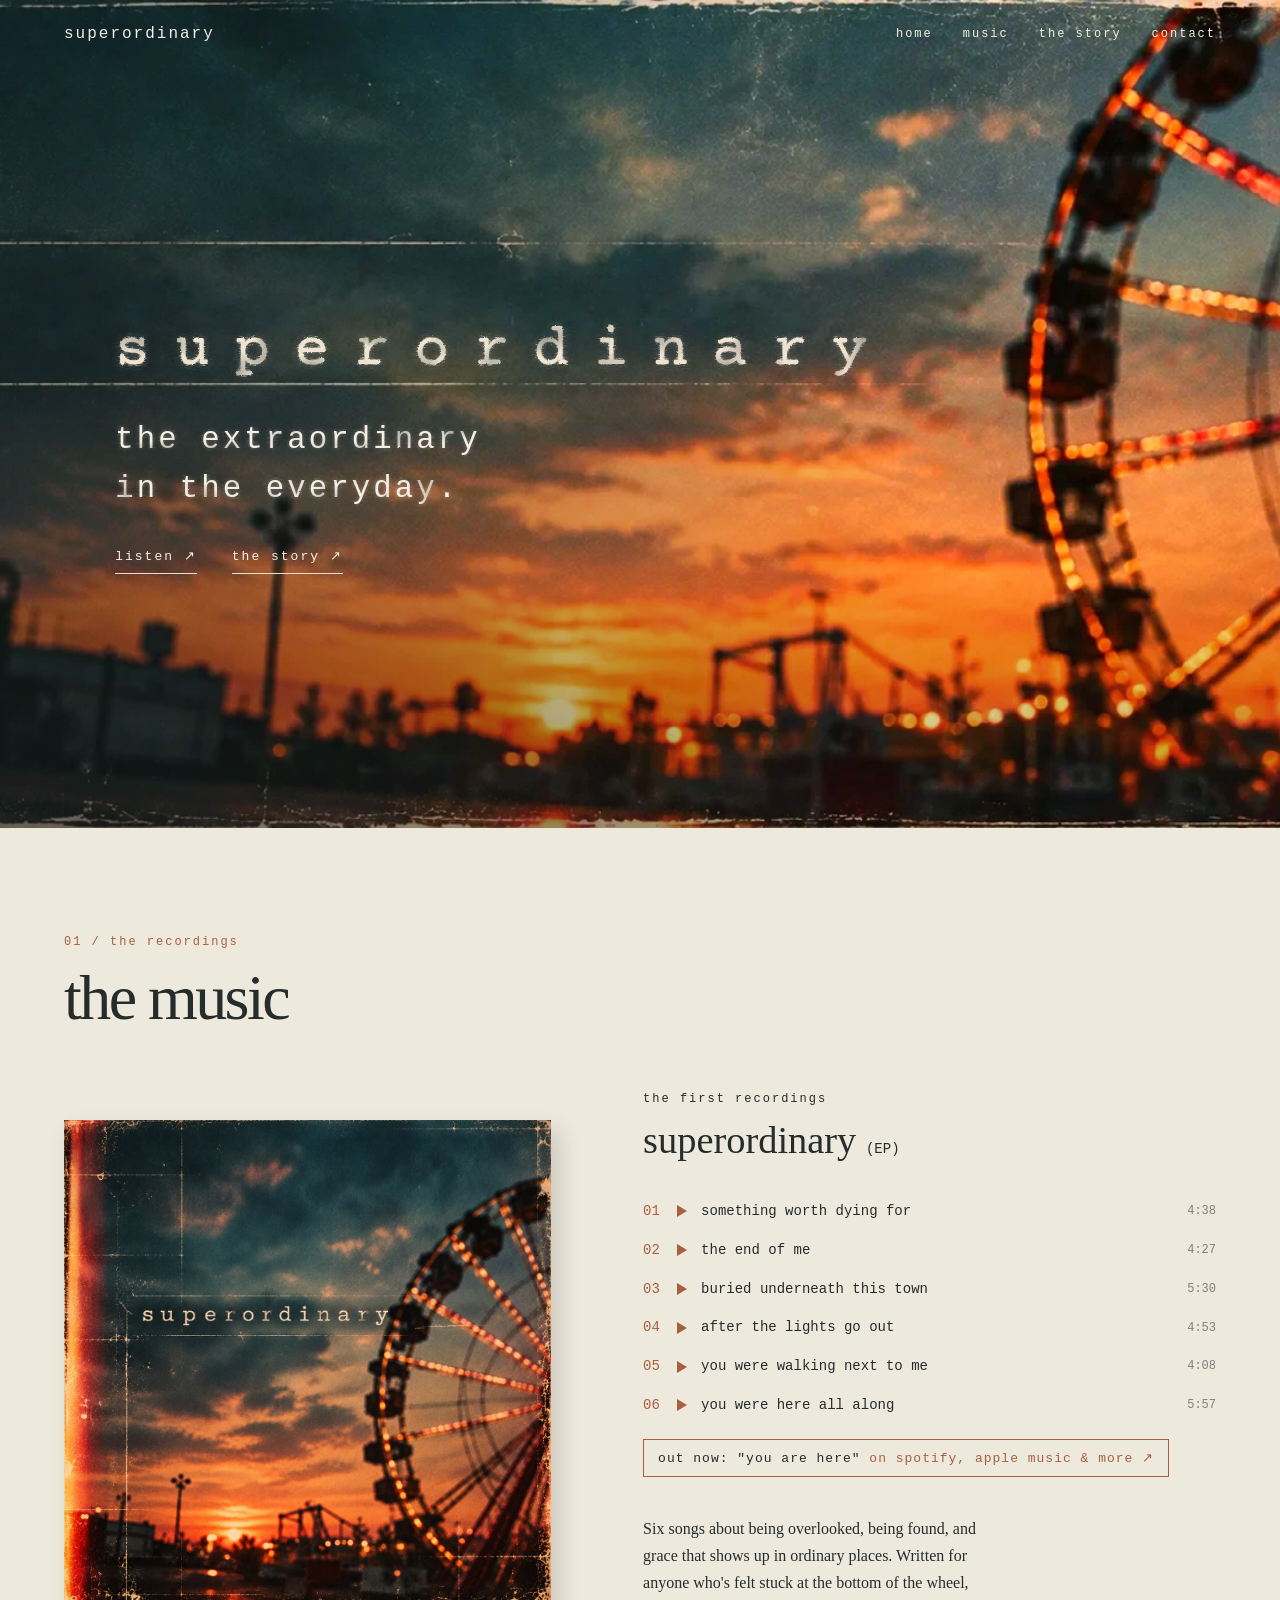
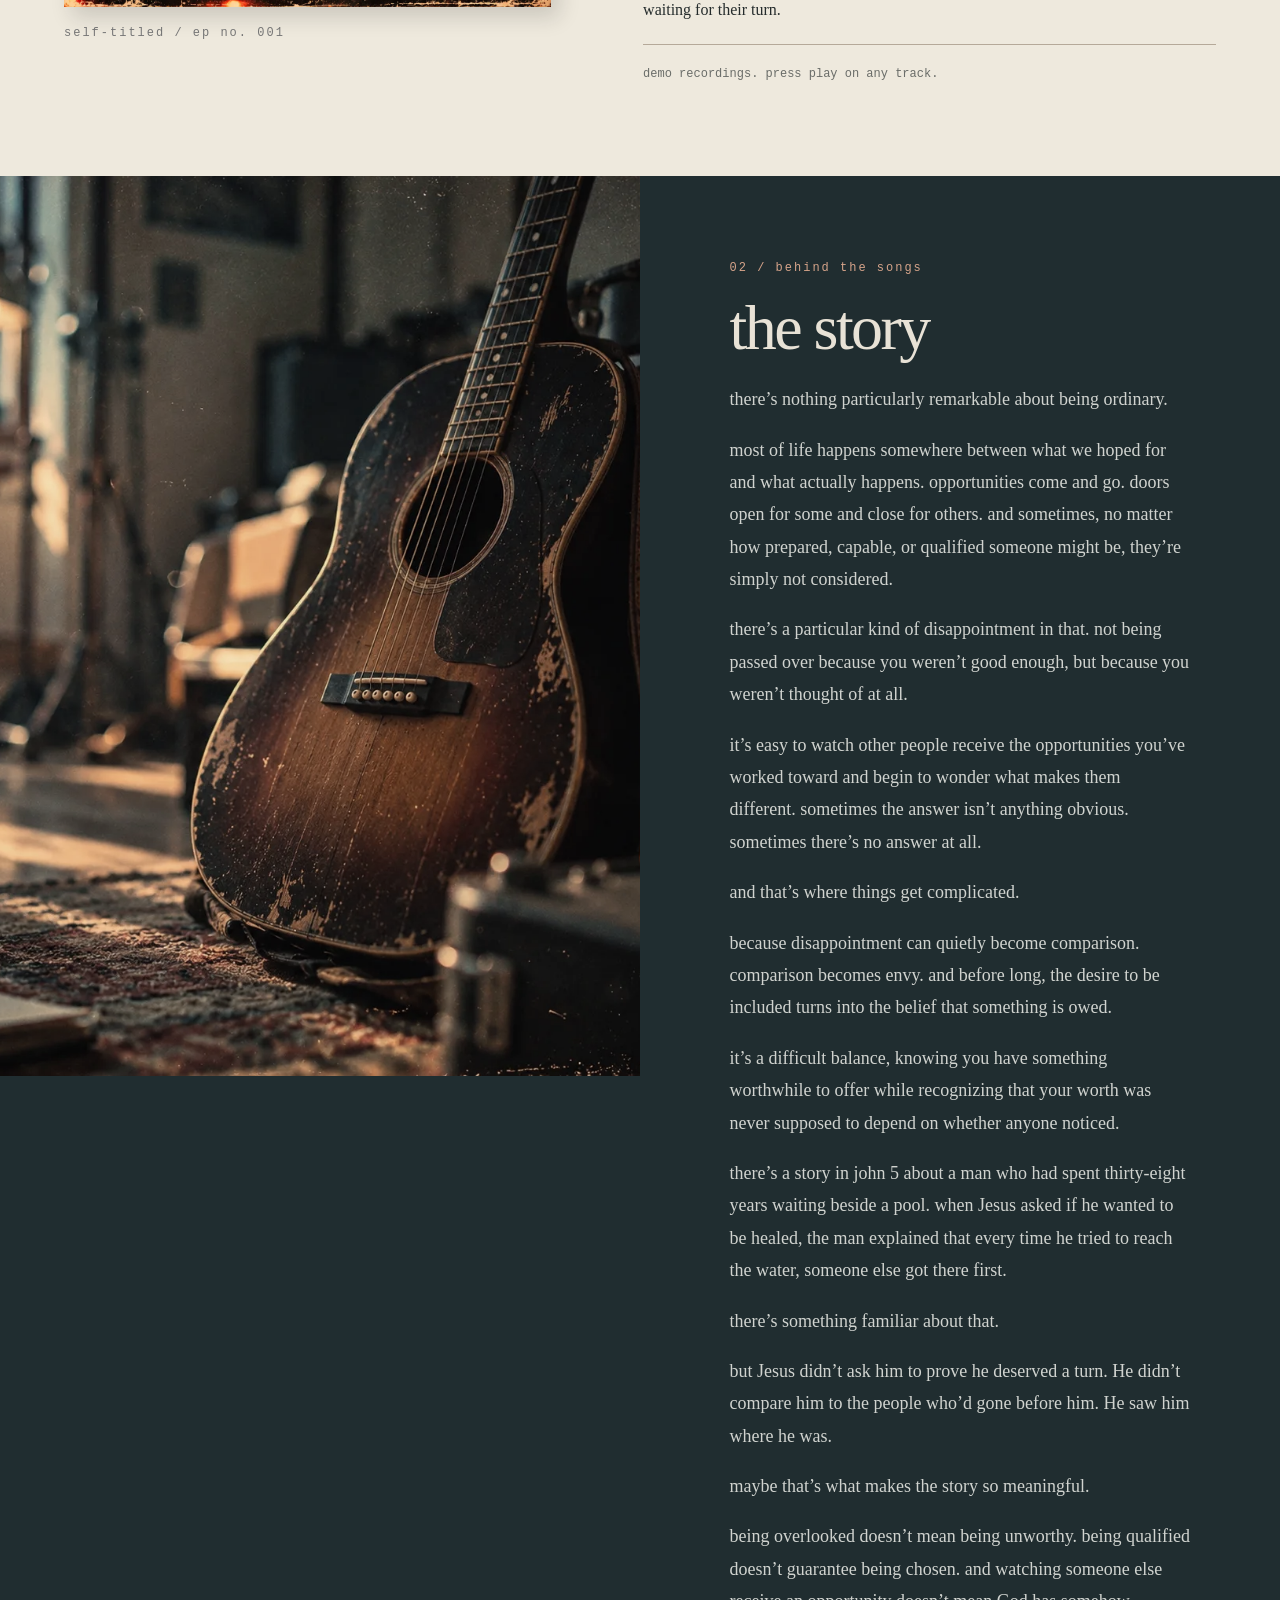
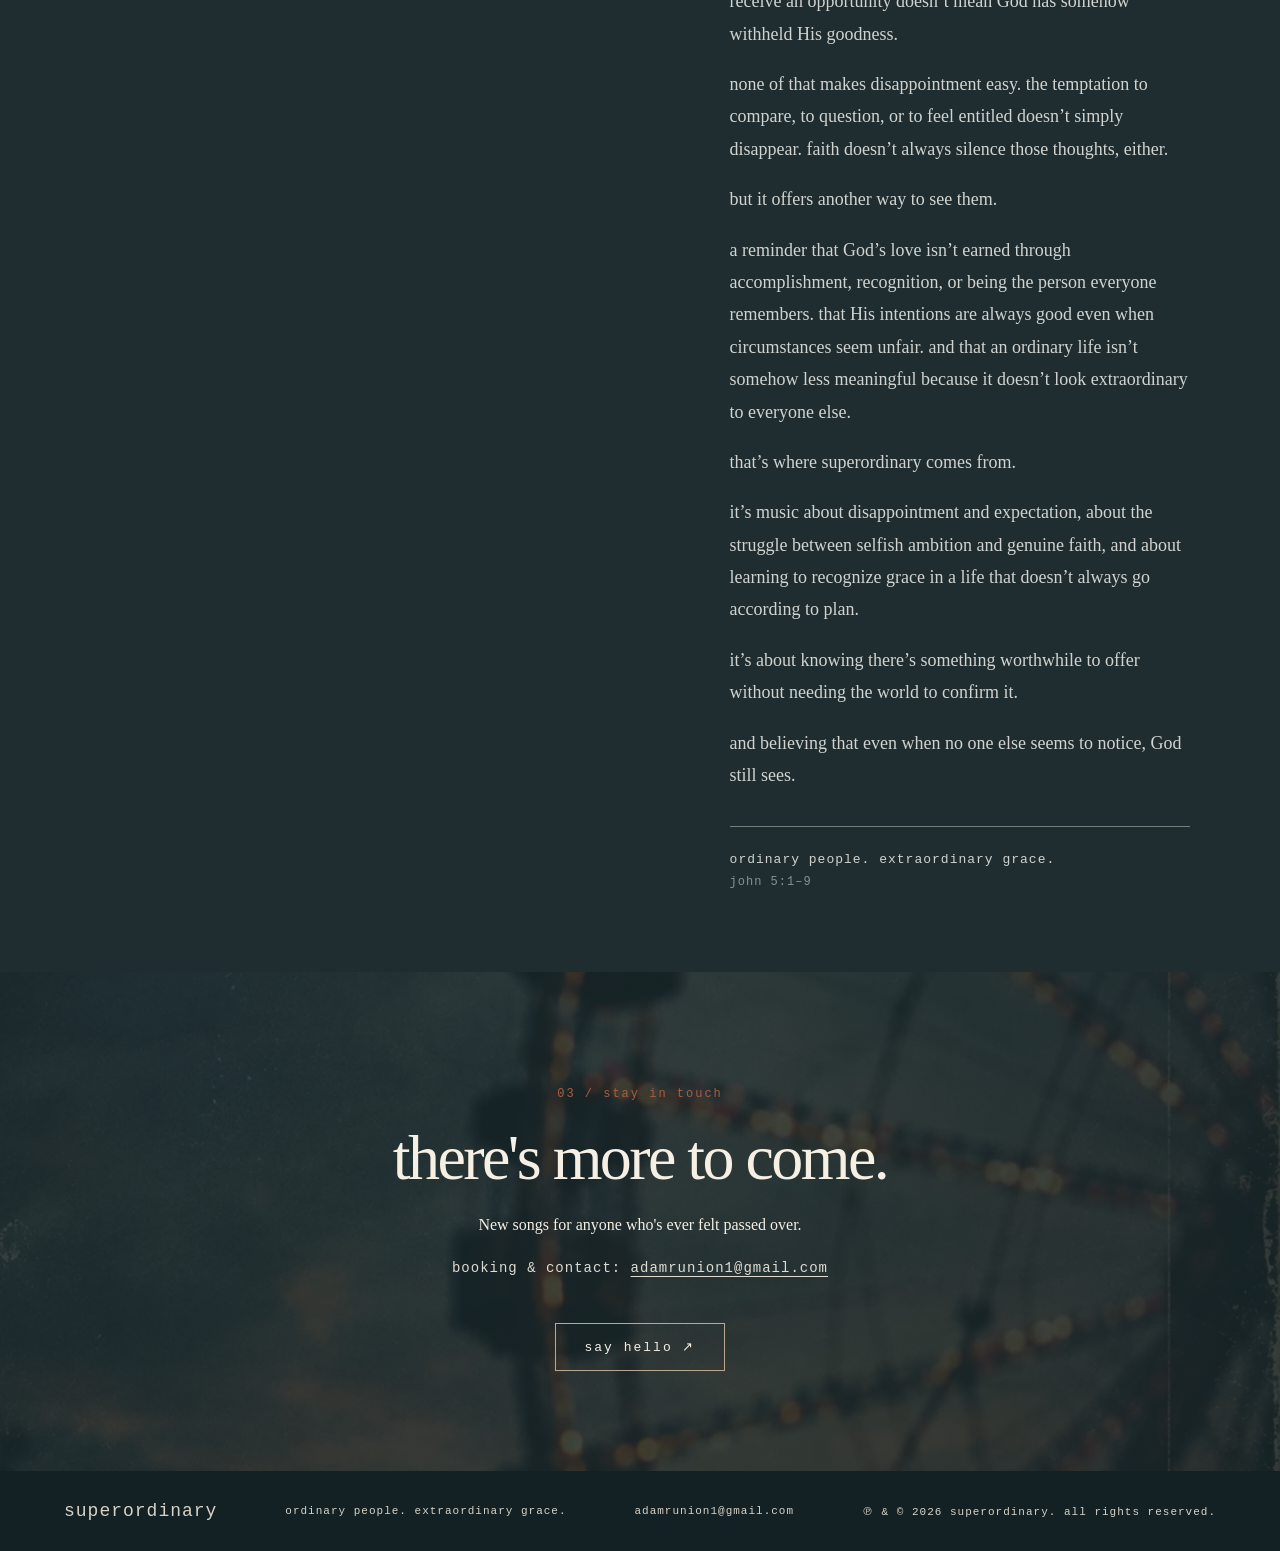
==== commit 5e1dbf6d: "Add 'You Are Here' release link; fix phone music layout - Music section links to the LANDR release p" ====
--- a/index.html
+++ b/index.html
@@ -2,7 +2,7 @@
 <html lang="en"><head><meta charset="utf-8"><meta name="viewport" content="width=device-width,initial-scale=1"><meta name="theme-color" content="#202b2d"><meta name="description" content="superordinary: melodic alternative rock. ordinary people. extraordinary grace."><title>superordinary | the extraordinary in the everyday</title><link rel="canonical" href="https://superordinarymusic.com/"><meta property="og:type" content="website"><meta property="og:site_name" content="superordinary"><meta property="og:title" content="superordinary | the extraordinary in the everyday"><meta property="og:description" content="Melodic alternative rock for anyone who's ever felt overlooked. Listen to the first EP."><meta property="og:url" content="https://superordinarymusic.com/"><meta property="og:image" content="https://superordinarymusic.com/assets/og.jpg"><meta property="og:image:width" content="1200"><meta property="og:image:height" content="630"><meta name="twitter:card" content="summary_large_image"><link rel="icon" type="image/png" sizes="32x32" href="assets/favicon-32.png"><link rel="apple-touch-icon" href="assets/apple-touch-icon.png"><link rel="stylesheet" href="styles.css"></head>
 <body><svg width="0" height="0" style="position:absolute" aria-hidden="true" focusable="false"><defs><filter id="ink" x="-8%" y="-45%" width="116%" height="190%" color-interpolation-filters="sRGB"><feTurbulence type="fractalNoise" baseFrequency="0.9" numOctaves="2" seed="4" result="fine"/><feDisplacementMap in="SourceGraphic" in2="fine" scale="2.2" xChannelSelector="R" yChannelSelector="G" result="rough"/><feTurbulence type="fractalNoise" baseFrequency="0.22 1.1" numOctaves="3" seed="7" result="fiber"/><feGaussianBlur in="rough" stdDeviation="1.5" result="b1"/><feDisplacementMap in="b1" in2="fiber" scale="6" xChannelSelector="R" yChannelSelector="G" result="b1d"/><feComponentTransfer in="b1d" result="spread"><feFuncA type="table" tableValues="0 0 .5 .85 1"/></feComponentTransfer><feGaussianBlur in="rough" stdDeviation="4" result="b2"/><feDisplacementMap in="b2" in2="fiber" scale="12" xChannelSelector="G" yChannelSelector="R" result="b2d"/><feComponentTransfer in="b2d" result="seep"><feFuncA type="linear" slope=".42"/></feComponentTransfer><feTurbulence type="fractalNoise" baseFrequency="0.03" numOctaves="1" seed="2" result="patch"/><feColorMatrix in="patch" type="matrix" values="0 0 0 0 0 0 0 0 0 0 0 0 0 0 0 1.5 0 0 0 .2" result="density"/><feMerge result="inked"><feMergeNode in="seep"/><feMergeNode in="spread"/><feMergeNode in="rough"/></feMerge><feComposite in="inked" in2="density" operator="in"/></filter><filter id="ink-sm" x="-5%" y="-40%" width="110%" height="180%" color-interpolation-filters="sRGB"><feTurbulence type="fractalNoise" baseFrequency="0.9" numOctaves="2" seed="9" result="fine"/><feDisplacementMap in="SourceGraphic" in2="fine" scale="1.4" xChannelSelector="R" yChannelSelector="G" result="rough"/><feTurbulence type="fractalNoise" baseFrequency="0.25 1.2" numOctaves="3" seed="3" result="fiber"/><feGaussianBlur in="rough" stdDeviation="2.2" result="b2"/><feDisplacementMap in="b2" in2="fiber" scale="7" xChannelSelector="G" yChannelSelector="R" result="b2d"/><feComponentTransfer in="b2d" result="seep"><feFuncA type="linear" slope=".35"/></feComponentTransfer><feTurbulence type="fractalNoise" baseFrequency="0.04" numOctaves="1" seed="5" result="patch"/><feColorMatrix in="patch" type="matrix" values="0 0 0 0 0 0 0 0 0 0 0 0 0 0 0 1.3 0 0 0 .35" result="density"/><feMerge result="inked"><feMergeNode in="seep"/><feMergeNode in="rough"/></feMerge><feComposite in="inked" in2="density" operator="in"/></filter></defs></svg><a class="skip" href="#music">skip to content</a>
 <header class="hero" id="home"><div class="twinkles" aria-hidden="true"></div><nav class="nav" aria-label="Main navigation"><a class="brand-small" href="#home">superordinary</a><button class="menu" type="button" aria-label="Toggle navigation" aria-expanded="false">menu +</button><div class="nav-links" id="navlinks"><a href="#home">home</a><a href="#music">music</a><a href="#story">the story</a><a href="#contact">contact</a></div></nav><div class="hero-inner"><h1>superordinary</h1><p class="hero-sub">the extraordinary<br>in the everyday.</p><div class="hero-cta"><a href="#music">listen <span>↗</span></a><a href="#story">the story <span>↗</span></a></div></div></header>
-<main><section class="paper music-section" id="music"><div class="wrap"><div class="section-head"><p class="kicker">01 / the recordings</p><h2>the music</h2></div><div class="music-grid"><div class="record"><img src="assets/ep.webp" alt="superordinary Ferris wheel EP artwork"><span class="caption">self-titled / ep no. 001</span></div><div class="record-info"><p class="eyebrow dark">the first recordings</p><h3>superordinary <em>(EP)</em></h3><ol class="tracklist"><li><button class="track" type="button" data-src="assets/audio/something-worth-dying-for.mp3" aria-label="play something worth dying for"><svg class="ic-play" viewBox="0 0 10 12" aria-hidden="true"><path d="M0 0l10 6-10 6z"/></svg><svg class="ic-pause" viewBox="0 0 10 12" aria-hidden="true"><path d="M0 0h3.5v12H0zM6.5 0H10v12H6.5z"/></svg><span class="t-name">something worth dying for</span><span class="t-time">4:38</span></button></li><li><button class="track" type="button" data-src="assets/audio/the-end-of-me.mp3" aria-label="play the end of me"><svg class="ic-play" viewBox="0 0 10 12" aria-hidden="true"><path d="M0 0l10 6-10 6z"/></svg><svg class="ic-pause" viewBox="0 0 10 12" aria-hidden="true"><path d="M0 0h3.5v12H0zM6.5 0H10v12H6.5z"/></svg><span class="t-name">the end of me</span><span class="t-time">4:27</span></button></li><li><button class="track" type="button" data-src="assets/audio/buried-underneath-this-town.mp3" aria-label="play buried underneath this town"><svg class="ic-play" viewBox="0 0 10 12" aria-hidden="true"><path d="M0 0l10 6-10 6z"/></svg><svg class="ic-pause" viewBox="0 0 10 12" aria-hidden="true"><path d="M0 0h3.5v12H0zM6.5 0H10v12H6.5z"/></svg><span class="t-name">buried underneath this town</span><span class="t-time">5:30</span></button></li><li><button class="track" type="button" data-src="assets/audio/after-the-lights-go-out.mp3" aria-label="play after the lights go out"><svg class="ic-play" viewBox="0 0 10 12" aria-hidden="true"><path d="M0 0l10 6-10 6z"/></svg><svg class="ic-pause" viewBox="0 0 10 12" aria-hidden="true"><path d="M0 0h3.5v12H0zM6.5 0H10v12H6.5z"/></svg><span class="t-name">after the lights go out</span><span class="t-time">4:53</span></button></li><li><button class="track" type="button" data-src="assets/audio/you-were-walking-next-to-me.mp3" aria-label="play you were walking next to me"><svg class="ic-play" viewBox="0 0 10 12" aria-hidden="true"><path d="M0 0l10 6-10 6z"/></svg><svg class="ic-pause" viewBox="0 0 10 12" aria-hidden="true"><path d="M0 0h3.5v12H0zM6.5 0H10v12H6.5z"/></svg><span class="t-name">you were walking next to me</span><span class="t-time">4:08</span></button></li><li><button class="track" type="button" data-src="assets/audio/you-were-here-all-along.mp3" aria-label="play you were here all along"><svg class="ic-play" viewBox="0 0 10 12" aria-hidden="true"><path d="M0 0l10 6-10 6z"/></svg><svg class="ic-pause" viewBox="0 0 10 12" aria-hidden="true"><path d="M0 0h3.5v12H0zM6.5 0H10v12H6.5z"/></svg><span class="t-name">you were here all along</span><span class="t-time">5:57</span></button></li></ol><div class="player" hidden><div class="bar" role="slider" aria-label="seek" tabindex="0"><div class="fill"></div></div><span class="now">0:00</span></div><audio preload="none"></audio><p class="release-note">Six songs about being overlooked, being found, and grace that shows up in ordinary places. Written for anyone who's felt stuck at the bottom of the wheel, waiting for their turn.</p><div class="links-row"><span class="coming">demo recordings. press play on any track.</span></div></div></div></div></section>
+<main><section class="paper music-section" id="music"><div class="wrap"><div class="section-head"><p class="kicker">01 / the recordings</p><h2>the music</h2></div><div class="music-grid"><div class="record"><img src="assets/ep.webp" alt="superordinary Ferris wheel EP artwork"><span class="caption">self-titled / ep no. 001</span></div><div class="record-info"><p class="eyebrow dark">the first recordings</p><h3>superordinary <em>(EP)</em></h3><ol class="tracklist"><li><button class="track" type="button" data-src="assets/audio/something-worth-dying-for.mp3" aria-label="play something worth dying for"><svg class="ic-play" viewBox="0 0 10 12" aria-hidden="true"><path d="M0 0l10 6-10 6z"/></svg><svg class="ic-pause" viewBox="0 0 10 12" aria-hidden="true"><path d="M0 0h3.5v12H0zM6.5 0H10v12H6.5z"/></svg><span class="t-name">something worth dying for</span><span class="t-time">4:38</span></button></li><li><button class="track" type="button" data-src="assets/audio/the-end-of-me.mp3" aria-label="play the end of me"><svg class="ic-play" viewBox="0 0 10 12" aria-hidden="true"><path d="M0 0l10 6-10 6z"/></svg><svg class="ic-pause" viewBox="0 0 10 12" aria-hidden="true"><path d="M0 0h3.5v12H0zM6.5 0H10v12H6.5z"/></svg><span class="t-name">the end of me</span><span class="t-time">4:27</span></button></li><li><button class="track" type="button" data-src="assets/audio/buried-underneath-this-town.mp3" aria-label="play buried underneath this town"><svg class="ic-play" viewBox="0 0 10 12" aria-hidden="true"><path d="M0 0l10 6-10 6z"/></svg><svg class="ic-pause" viewBox="0 0 10 12" aria-hidden="true"><path d="M0 0h3.5v12H0zM6.5 0H10v12H6.5z"/></svg><span class="t-name">buried underneath this town</span><span class="t-time">5:30</span></button></li><li><button class="track" type="button" data-src="assets/audio/after-the-lights-go-out.mp3" aria-label="play after the lights go out"><svg class="ic-play" viewBox="0 0 10 12" aria-hidden="true"><path d="M0 0l10 6-10 6z"/></svg><svg class="ic-pause" viewBox="0 0 10 12" aria-hidden="true"><path d="M0 0h3.5v12H0zM6.5 0H10v12H6.5z"/></svg><span class="t-name">after the lights go out</span><span class="t-time">4:53</span></button></li><li><button class="track" type="button" data-src="assets/audio/you-were-walking-next-to-me.mp3" aria-label="play you were walking next to me"><svg class="ic-play" viewBox="0 0 10 12" aria-hidden="true"><path d="M0 0l10 6-10 6z"/></svg><svg class="ic-pause" viewBox="0 0 10 12" aria-hidden="true"><path d="M0 0h3.5v12H0zM6.5 0H10v12H6.5z"/></svg><span class="t-name">you were walking next to me</span><span class="t-time">4:08</span></button></li><li><button class="track" type="button" data-src="assets/audio/you-were-here-all-along.mp3" aria-label="play you were here all along"><svg class="ic-play" viewBox="0 0 10 12" aria-hidden="true"><path d="M0 0l10 6-10 6z"/></svg><svg class="ic-pause" viewBox="0 0 10 12" aria-hidden="true"><path d="M0 0h3.5v12H0zM6.5 0H10v12H6.5z"/></svg><span class="t-name">you were here all along</span><span class="t-time">5:57</span></button></li></ol><div class="player" hidden><div class="bar" role="slider" aria-label="seek" tabindex="0"><div class="fill"></div></div><span class="now">0:00</span></div><audio preload="none"></audio><a class="out-now" href="https://release.landr.com/059442063517" target="_blank" rel="noopener">out now: "you are here" <span>on spotify, apple music &amp; more ↗</span></a><p class="release-note">Six songs about being overlooked, being found, and grace that shows up in ordinary places. Written for anyone who's felt stuck at the bottom of the wheel, waiting for their turn.</p><div class="links-row"><span class="coming">demo recordings. press play on any track.</span></div></div></div></div></section>
 <section class="story-section" id="story"><div class="story-photo"><img src="assets/artist.webp" alt="A worn acoustic guitar leaning against an amp in warm afternoon light, an open notebook on the rug"></div><div class="story-copy"><p class="kicker">02 / behind the songs</p><h2>the story</h2><p>there’s nothing particularly remarkable about being ordinary.</p><p>most of life happens somewhere between what we hoped for and what actually happens. opportunities come and go. doors open for some and close for others. and sometimes, no matter how prepared, capable, or qualified someone might be, they’re simply not considered.</p><p>there’s a particular kind of disappointment in that. not being passed over because you weren’t good enough, but because you weren’t thought of at all.</p><p>it’s easy to watch other people receive the opportunities you’ve worked toward and begin to wonder what makes them different. sometimes the answer isn’t anything obvious. sometimes there’s no answer at all.</p><p>and that’s where things get complicated.</p><p>because disappointment can quietly become comparison. comparison becomes envy. and before long, the desire to be included turns into the belief that something is owed.</p><p>it’s a difficult balance, knowing you have something worthwhile to offer while recognizing that your worth was never supposed to depend on whether anyone noticed.</p><p>there’s a story in john 5 about a man who had spent thirty-eight years waiting beside a pool. when Jesus asked if he wanted to be healed, the man explained that every time he tried to reach the water, someone else got there first.</p><p>there’s something familiar about that.</p><p>but Jesus didn’t ask him to prove he deserved a turn. He didn’t compare him to the people who’d gone before him. He saw him where he was.</p><p>maybe that’s what makes the story so meaningful.</p><p>being overlooked doesn’t mean being unworthy. being qualified doesn’t guarantee being chosen. and watching someone else receive an opportunity doesn’t mean God has somehow withheld His goodness.</p><p>none of that makes disappointment easy. the temptation to compare, to question, or to feel entitled doesn’t simply disappear. faith doesn’t always silence those thoughts, either.</p><p>but it offers another way to see them.</p><p>a reminder that God’s love isn’t earned through accomplishment, recognition, or being the person everyone remembers. that His intentions are always good even when circumstances seem unfair. and that an ordinary life isn’t somehow less meaningful because it doesn’t look extraordinary to everyone else.</p><p>that’s where superordinary comes from.</p><p>it’s music about disappointment and expectation, about the struggle between selfish ambition and genuine faith, and about learning to recognize grace in a life that doesn’t always go according to plan.</p><p>it’s about knowing there’s something worthwhile to offer without needing the world to confirm it.</p><p>and believing that even when no one else seems to notice, God still sees.</p><p class="story-signoff">ordinary people. extraordinary grace.<span class="cite">john 5:1–9</span></p></div></section>
 
 <section class="closing" id="contact"><div class="wrap closing-inner"><p class="kicker">03 / stay in touch</p><h2>there's more to come.</h2><p>New songs for anyone who's ever felt passed over.</p><p class="contact-line">booking &amp; contact: <a href="mailto:adamrunion1@gmail.com">adamrunion1@gmail.com</a></p><a class="contact-link" href="mailto:adamrunion1@gmail.com">say hello ↗</a></div></section></main>
--- a/styles.css
+++ b/styles.css
@@ -1,4 +1,4 @@
 @font-face{font-family:'Courier Prime';src:url('assets/fonts/courier-prime.woff2') format('woff2');font-display:swap}:root{--ink:#252c2c;--paper:#eee9dd;--cream:#f5efe3;--teal:#263638;--rust:#a85f3f;--mono:'Courier New',Courier,monospace}*{box-sizing:border-box}html{scroll-behavior:smooth}body{margin:0;background:var(--paper);color:var(--ink);font-family:Georgia,'Times New Roman',serif}a{color:inherit}button{font:inherit}.skip{position:absolute;top:-100px;left:12px;background:white;padding:10px;z-index:20}.skip:focus{top:12px}.wrap{width:min(1160px,90%);margin:auto}.hero{min-height:720px;height:92vh;max-height:1000px;position:relative;color:#f4eee4;background:linear-gradient(90deg,rgba(17,32,34,.5),rgba(17,32,34,.18) 45%,rgba(19,28,29,0) 70%),url('assets/hero.webp') center/cover no-repeat;display:flex;flex-direction:column}.hero:after{content:'';pointer-events:none;position:absolute;inset:0;background:linear-gradient(0deg,rgba(20,28,29,.3),transparent 30%)}.nav{z-index:2;display:flex;align-items:center;gap:4rem;padding:25px 5%;font:12px var(--mono);letter-spacing:2px}.brand-small{text-decoration:none;font-size:16px;margin-right:auto}.nav-links{display:flex;gap:30px}.nav a{text-decoration:none}.nav a:hover,.hero-cta a:hover{color:#ffd3a7}.menu{display:none}.hero-inner{z-index:1;margin:auto 9%;max-width:800px;padding:50px 0 70px}.eyebrow,.kicker,.caption,.entry-number,.small-note{font:12px var(--mono);letter-spacing:2px;text-transform:lowercase}.hero h1{font-size:clamp(48px,8vw,112px);font-weight:400;letter-spacing:.08em;line-height:1;margin:20px 0 32px;text-shadow:0 2px 20px #1c2528}.hero-sub{font:clamp(20px,2.4vw,31px)/1.6 var(--mono);letter-spacing:.1em}.hero-cta{display:flex;gap:35px;margin-top:35px;font:13px var(--mono);letter-spacing:2px}.hero-cta a{text-decoration:none;border-bottom:1px solid #e8dfd2;padding-bottom:9px}.hero-foot{z-index:1;padding:0 5% 30px;font:12px var(--mono);letter-spacing:2px}.paper{background-color:var(--paper);background-image:radial-gradient(#6f5f4620 .7px,transparent .7px);background-size:6px 6px}.music-section,.journal-section{padding:95px 0}.section-head{margin-bottom:45px}.section-head h2,.story-copy h2,.closing h2{font:400 clamp(38px,5vw,66px) Georgia,serif;margin:10px 0 15px;letter-spacing:-.04em}.section-head>p:last-child{font:14px var(--mono)}.kicker{color:var(--rust)}.music-grid{display:grid;grid-template-columns:1fr 1fr .65fr;gap:6%;align-items:center}.record img{width:100%;aspect-ratio:1;object-fit:cover;box-shadow:8px 10px 20px #201e1e2a}.caption{display:block;margin-top:15px;color:#777}.record-info h3{font-size:clamp(25px,3vw,40px);font-weight:400;margin:12px 0 30px}.record-info em{font:14px var(--mono)}.tracklist{padding:0;list-style:none;counter-reset:track;font:14px/2.6 var(--mono)}.tracklist li{counter-increment:track;display:flex;gap:20px}.tracklist li:before{content:counter(track,decimal-leading-zero);color:var(--rust)}.release-note{font-size:16px;line-height:1.7;max-width:340px}.coming{font:12px var(--mono);opacity:.65}.links-row{border-top:1px solid #b5a999;padding-top:18px;margin-top:20px}.note-card{transform:rotate(-4deg);padding:40px 15px;background:#e2d9c8;box-shadow:4px 8px 20px #0002;text-align:center}.note-card p{font:italic clamp(19px,2.4vw,31px)/1.7 Georgia}.story-section{background:#202d30;color:#e8e2d6;display:grid;grid-template-columns:1fr 1fr;min-height:570px}.story-photo{min-height:520px;overflow:hidden}.story-photo img{width:100%;height:100%;object-fit:cover;filter:saturate(.72)}.story-copy{align-self:center;padding:70px clamp(30px,7vw,110px)}.story-copy p{max-width:560px;font-size:18px;line-height:1.8;color:#d0d3cf}.story-copy .kicker{font-size:12px;color:#d6a48a}.story-signoff{font:13px var(--mono)!important;letter-spacing:1px;border-top:1px solid #75807c;padding-top:25px;margin-top:35px}.journal-grid{display:grid;grid-template-columns:repeat(2,1fr);gap:45px 60px;align-items:start}.entry{border-top:1px solid #ab9d8b;padding-top:25px}.entry h3{font-size:29px;font-weight:400;margin:20px 0}.entry p{font-size:16px;line-height:1.8}.entry-number{color:var(--rust)}details{margin-top:25px}summary{cursor:pointer;list-style:none;border-bottom:1px solid #8e8070;display:inline-block;padding-bottom:6px;font:12px var(--mono);letter-spacing:1px}details[open] summary{margin-bottom:15px}.closing{background:linear-gradient(90deg,#17272bcf,#17272bd6),url('assets/closing.webp') center/cover;color:#f5efe4;text-align:center;padding:100px 0}.closing h2{margin:15px 0}.closing p{line-height:1.8}.contact-link{display:inline-block;margin-top:20px;padding:15px 28px;border:1px solid #b8a995;text-decoration:none;font:13px var(--mono);letter-spacing:2px}.contact-link:hover{background:#f3e8d7;color:#263638}.small-note{font-size:10px;opacity:.6;margin-top:22px}footer{background:#142124;color:#d7d2c7;display:flex;align-items:center;justify-content:space-between;gap:20px;padding:30px 5%;font:11px var(--mono);letter-spacing:1px}footer a{text-decoration:none;font-size:18px}@media(max-width:900px){.music-grid{grid-template-columns:1fr 1fr}.note-card{display:none}.hero{height:80vh;min-height:620px}.story-copy{padding:45px}.story-photo{min-height:450px}}@media(max-width:650px){.nav{padding:20px 6%;justify-content:space-between}.menu{display:block;background:transparent;border:1px solid #eee5d5;color:#fff;padding:9px 12px;font:12px var(--mono)}.nav-links{display:none;position:absolute;top:65px;left:0;right:0;background:#233337;padding:25px 6%;flex-direction:column;gap:20px}.nav-links.open{display:flex}.hero{min-height:610px;height:85svh}.hero{background:linear-gradient(0deg,rgba(17,32,34,.7) 0%,rgba(17,32,34,.35) 50%,rgba(17,32,34,.12)),url('assets/hero.webp') right center/cover no-repeat}.hero-inner{margin:auto 7% 0;padding:25px 0 40px}.hero .eyebrow{text-shadow:0 1px 8px #111c1e}.hero h1{font-size:clamp(35px,10vw,65px);letter-spacing:.025em}.hero-sub{font-size:19px}.hero-foot{font-size:10px}.music-section,.journal-section{padding:65px 0}.music-grid{grid-template-columns:1fr;gap:30px}.record{max-width:440px}.story-section{grid-template-columns:1fr}.story-photo{min-height:0;height:360px}.story-copy{padding:55px 7%}.journal-grid{grid-template-columns:1fr;gap:30px}.closing{padding:70px 0}footer{flex-direction:column;text-align:center}}
 .entry .page{margin-top:4px}.entry .page p{font-size:16px;line-height:1.8;margin:0 0 14px}.tracklist li{display:block}.tracklist li:before{content:none}.track{counter-increment:none;display:flex;align-items:center;gap:14px;width:100%;background:none;border:0;padding:4px 0;color:inherit;font:14px/2.2 var(--mono);text-align:left;cursor:pointer}.track:before{content:counter(track,decimal-leading-zero);color:var(--rust);min-width:20px}.tracklist li{counter-increment:track}.track svg{width:10px;height:12px;fill:var(--rust);flex:none}.track .ic-pause{display:none}.track.playing .ic-play{display:none}.track.playing .ic-pause{display:block}.t-name{flex:1}.t-time{font-size:12px;opacity:.55}.track:hover .t-name,.track.active .t-name{color:var(--rust)}.track:focus-visible,.bar:focus-visible{outline:2px solid var(--rust);outline-offset:3px}.player{display:flex;align-items:center;gap:14px;margin:6px 0 4px}.player[hidden]{display:none}.bar{flex:1;height:14px;cursor:pointer;position:relative}.bar:before{content:'';position:absolute;left:0;right:0;top:6px;height:2px;background:#cfc4b3}.fill{position:absolute;left:0;top:6px;height:2px;width:0;background:var(--rust)}.now{font:12px var(--mono);opacity:.7;min-width:34px;text-align:right}.story-photo img{object-position:72% 60%}.record{position:relative}.record img{position:relative;z-index:1}.record:hover body:after{content:'';position:fixed;inset:0;pointer-events:none;z-index:50;opacity:.07;mix-blend-mode:multiply;background-image:url("data:image/svg+xml,%3Csvg xmlns='http://www.w3.org/2000/svg' width='160' height='160'%3E%3Cfilter id='n'%3E%3CfeTurbulence type='fractalNoise' baseFrequency='.9' numOctaves='2' stitchTiles='stitch'/%3E%3C/filter%3E%3Crect width='100%25' height='100%25' filter='url(%23n)'/%3E%3C/svg%3E")}
 .hero h1{font-family:'Courier Prime','Courier New',monospace;font-weight:400;font-size:clamp(34px,4.6vw,70px);letter-spacing:.42em;color:#efe4d2;text-shadow:0 1px 14px rgba(20,28,29,.55);margin:20px 0 34px}@media(max-width:650px){.hero h1{font-size:clamp(22px,6.4vw,34px);letter-spacing:.3em}}.hero h1{filter:url(#ink)}.hero-sub{filter:url(#ink-sm)}.story-signoff .cite{display:block;margin-top:8px;opacity:.6;font-size:12px}.story-copy p:first-of-type:not(.kicker){}@media(min-width:651px){.story-photo{position:sticky;top:0;height:100vh;max-height:1000px;align-self:start;min-height:0}}
-.twinkles{position:absolute;inset:0;overflow:hidden;pointer-events:none;z-index:0}.tw{position:absolute;border-radius:50%;transform:translate(-50%,-50%);opacity:0;mix-blend-mode:screen;background:radial-gradient(circle,rgba(255,236,200,.95) 0,rgba(255,190,110,.55) 28%,rgba(255,150,70,0) 70%);animation:tw var(--d) ease-in-out var(--w) infinite}.tw.out{mix-blend-mode:multiply;background:radial-gradient(circle,rgba(30,20,15,.75) 0,rgba(30,20,15,.35) 40%,rgba(30,20,15,0) 70%);animation-name:out}@keyframes tw{0%,100%{opacity:0}45%{opacity:.9}55%{opacity:.75}}@keyframes out{0%,86%,100%{opacity:0}88%{opacity:1}91%{opacity:.2}93%{opacity:1}96%{opacity:0}}@media(prefers-reduced-motion:reduce){.twinkles{display:none}}.music-grid{grid-template-columns:minmax(0,.85fr) minmax(0,1fr);gap:8%}.contact-line{font:14px var(--mono);letter-spacing:1px;margin:0 0 22px;opacity:.9}.contact-line a{color:inherit;text-underline-offset:4px}footer a[href^=mailto]{color:inherit;font:11px var(--mono);letter-spacing:1px;text-underline-offset:4px}+.twinkles{position:absolute;inset:0;overflow:hidden;pointer-events:none;z-index:0}.tw{position:absolute;border-radius:50%;transform:translate(-50%,-50%);opacity:0;mix-blend-mode:screen;background:radial-gradient(circle,rgba(255,236,200,.95) 0,rgba(255,190,110,.55) 28%,rgba(255,150,70,0) 70%);animation:tw var(--d) ease-in-out var(--w) infinite}.tw.out{mix-blend-mode:multiply;background:radial-gradient(circle,rgba(30,20,15,.75) 0,rgba(30,20,15,.35) 40%,rgba(30,20,15,0) 70%);animation-name:out}@keyframes tw{0%,100%{opacity:0}45%{opacity:.9}55%{opacity:.75}}@keyframes out{0%,86%,100%{opacity:0}88%{opacity:1}91%{opacity:.2}93%{opacity:1}96%{opacity:0}}@media(prefers-reduced-motion:reduce){.twinkles{display:none}}@media(min-width:651px){.music-grid{grid-template-columns:minmax(0,.85fr) minmax(0,1fr);gap:8%}}.contact-line{font:14px var(--mono);letter-spacing:1px;margin:0 0 22px;opacity:.9}.contact-line a{color:inherit;text-underline-offset:4px}footer a[href^=mailto]{color:inherit;font:11px var(--mono);letter-spacing:1px;text-underline-offset:4px}.out-now{display:inline-block;margin:0 0 22px;padding:10px 14px;border:1px solid var(--rust);color:var(--ink);text-decoration:none;font:13px var(--mono);letter-spacing:1px}.out-now span{color:var(--rust)}.out-now:hover{background:#b8644a14}.out-now:focus-visible{outline:3px solid var(--rust);outline-offset:3px}@media(max-width:650px){.out-now span{display:block;margin-top:4px}}
